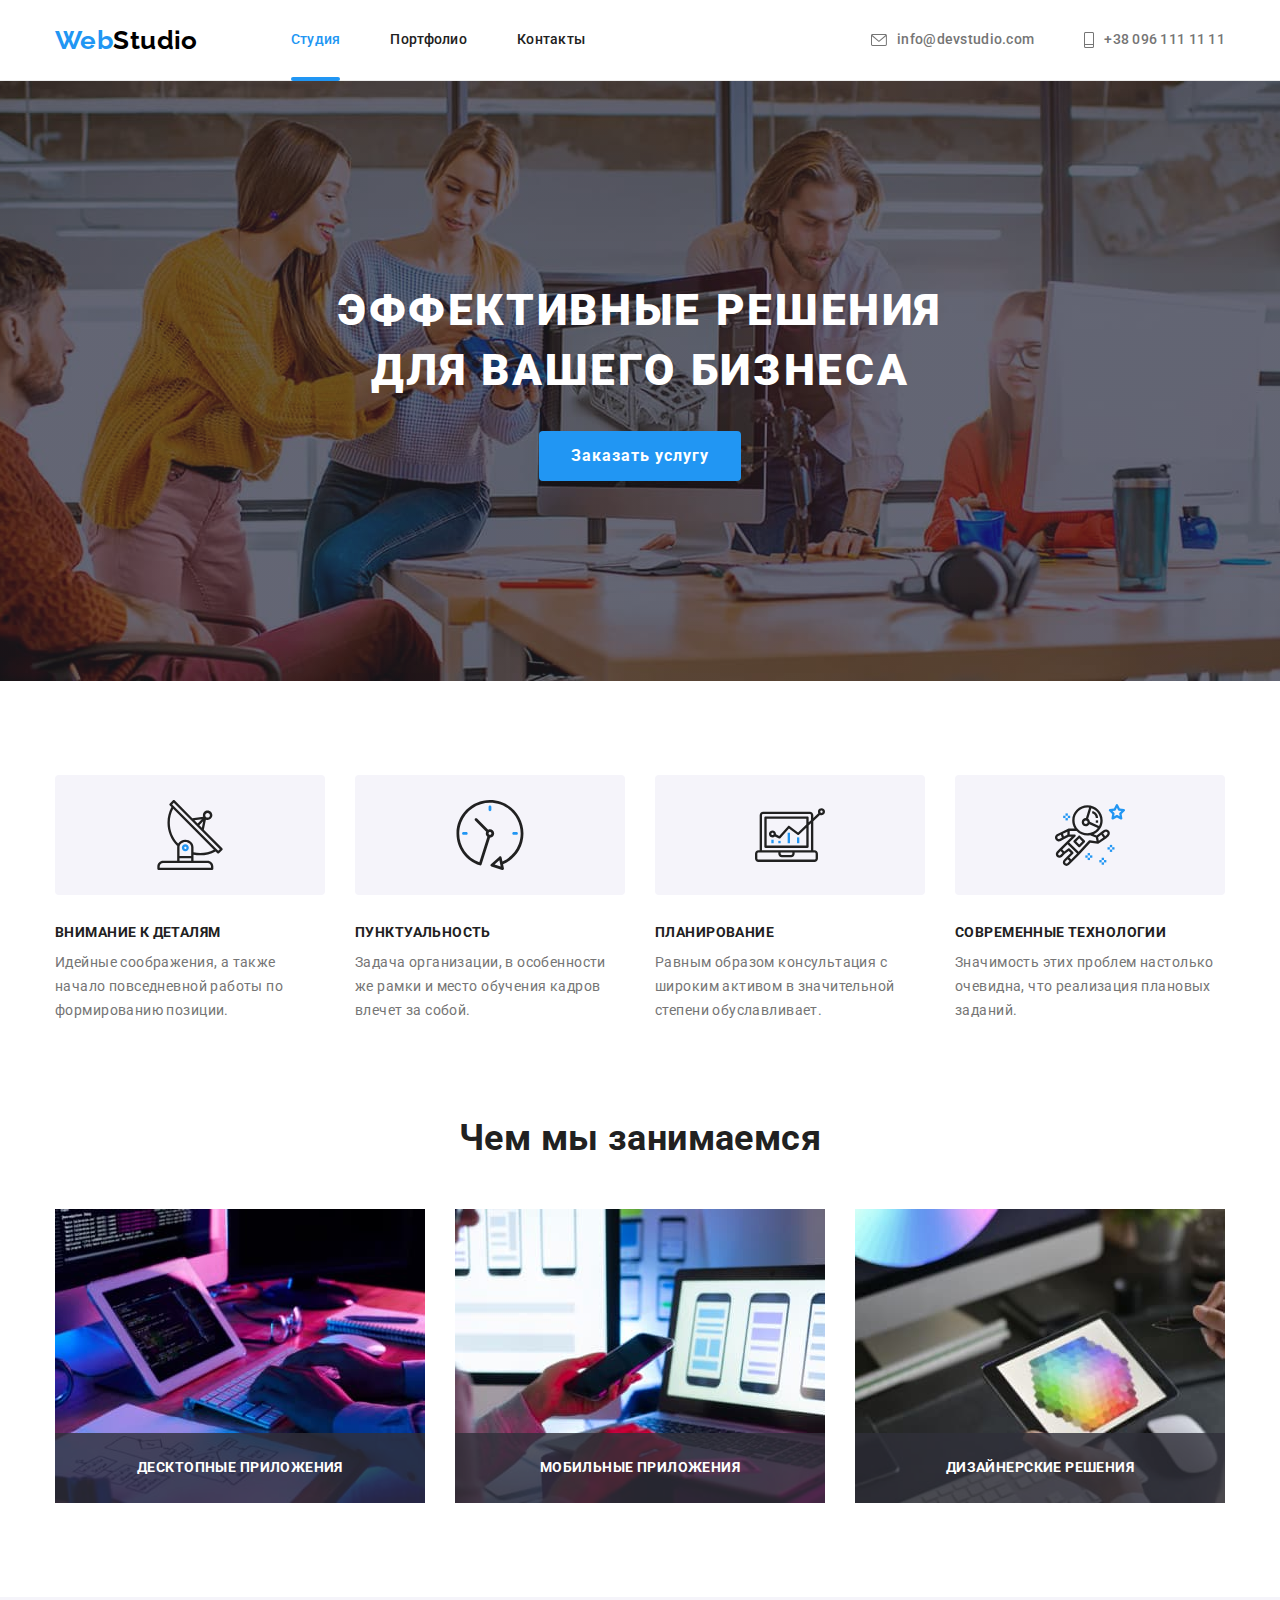
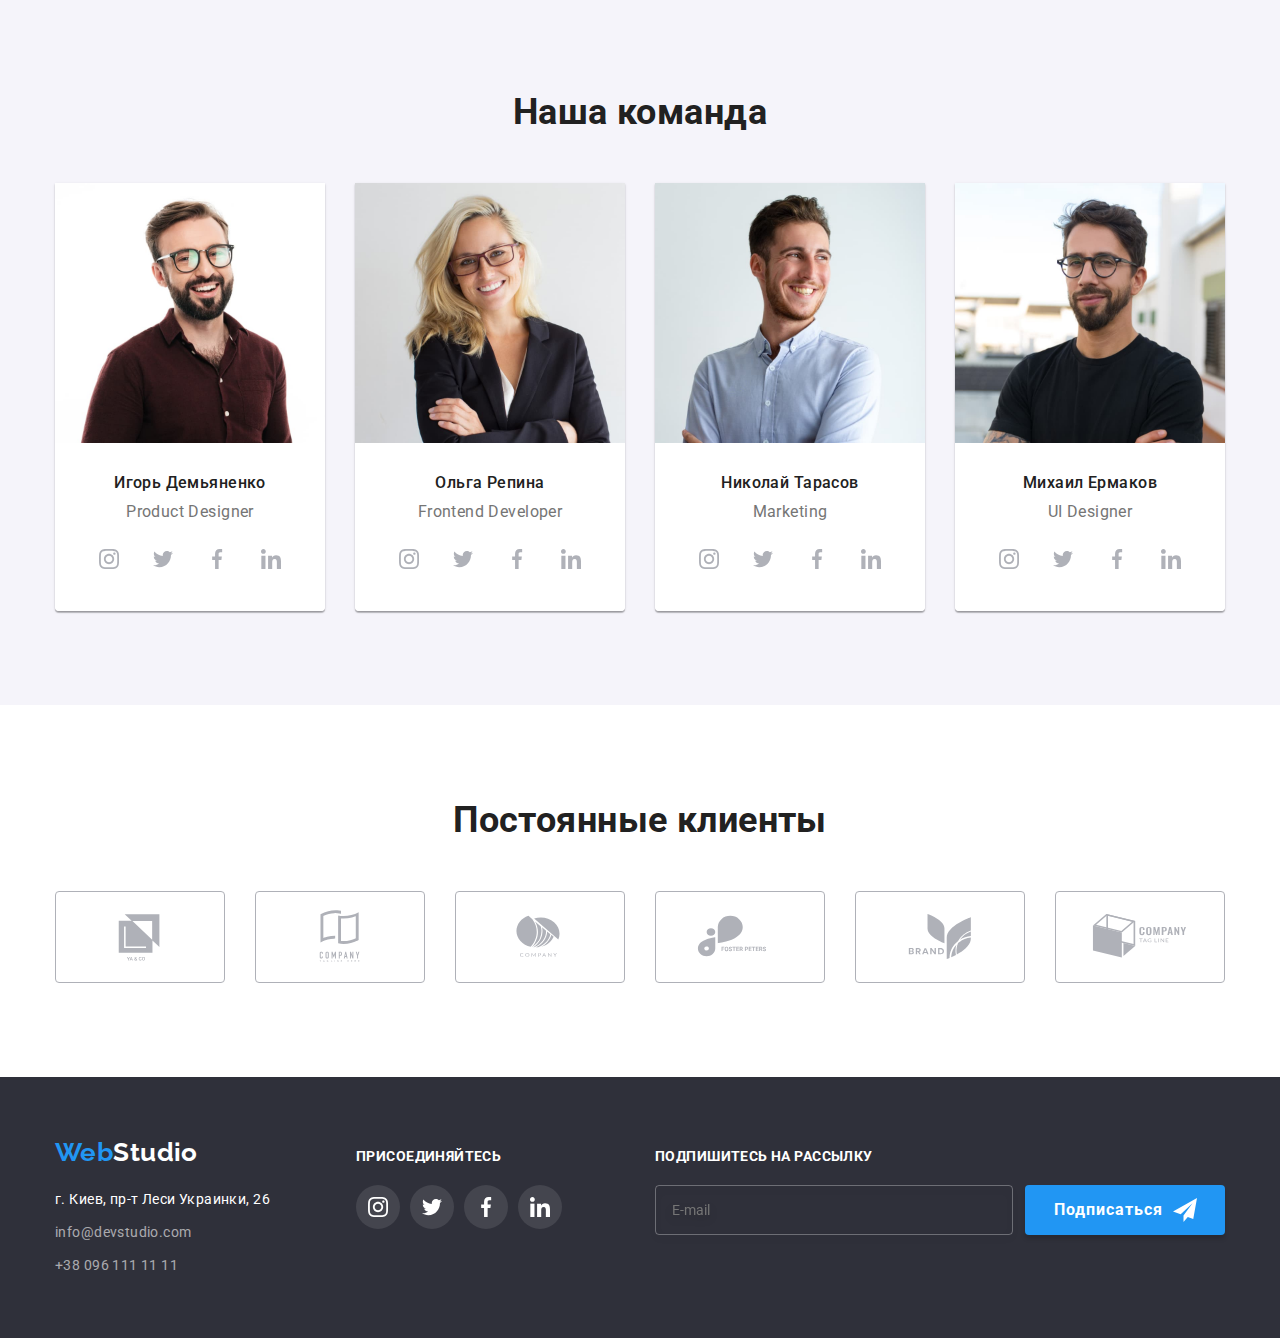
==== index.html @ fc2db404 "first update" ====
<!DOCTYPE html>
<html lang="ru">
  <head>
    <meta charset="UTF-8" />
    <meta http-equiv="X-UA-Compatible" content="IE=edge" />
    <meta name="viewport" content="width=device-width, initial-scale=1.0" />
    <title>Студия</title>
    <link rel="preconnect" href="https://fonts.googleapis.com" />
    <link rel="preconnect" href="https://fonts.gstatic.com" crossorigin />
    <link
      href="https://fonts.googleapis.com/css2?family=Raleway:wght@700&family=Roboto:wght@400;500;700;900&display=swap"
      rel="stylesheet"
    />
    <link
      rel="stylesheet"
      href="https://cdnjs.cloudflare.com/ajax/libs/modern-normalize/1.1.0/modern-normalize.min.css"
    />
    <link rel="stylesheet" href="./css/styles.css" />
  </head>
  <body>
    <!--Header-->
    <header class="header">
      <div class="container header-box">
        <a href="./index.html" class="header-logo-studio link" lang="en">
          <span class="header-logo-web">Web</span>Studio
        </a>
        <nav class="header-nav">
          <ul class="header-menu list">
            <li class="item">
              <a href="./index.html" class="link current">Студия</a>
            </li>
            <li class="item">
              <a href="./portfolio.html" class="link">Портфолио</a>
            </li>
            <li class="item"><a href="" class="link">Контакты</a></li>
          </ul>
        </nav>
        <ul class="header-contacts list">
          <li class="item">
            <a href="mailto:info@devstudio.com" class="link" lang="en">
              <svg class="header-icon" width="16" height="12">
                <use href="./images/icons.svg#icon-mail"></use>
              </svg>
              info@devstudio.com</a
            >
          </li>
          <li class="item">
            <a href="tel:+380961111111" class="link">
              <svg class="header-icon" width="10" height="16">
                <use href="./images/icons.svg#icon-smartphone"></use>
              </svg>
              +38 096 111 11 11</a
            >
          </li>
        </ul>
      </div>
    </header>
    <main>
      <!--Index-Section1-Hero-->
      <section class="index-hero section overlay">
        <div class="container">
          <h1 class="index-hero-title">
            Эффективные решения для вашего бизнеса
          </h1>
          <button type="button" class="index-hero-button" data-modal-open>
            Заказать услугу
          </button>
        </div>
      </section>
      <!--Index-Section2-Features-->
      <section class="index-features section">
        <div class="container">
          <h2 class="visually-hidden">Преимущества</h2>
          <ul class="index-features-list list">
            <li class="item antenna">
              <div class="feature-icon">
                <svg class="feature-icon-icon" width="70" height="70">
                  <use href="./images/icons.svg#icon-antenna"></use>
                </svg>
              </div>
              <h3 class="index-features-title">Внимание к деталям</h3>
              <p class="index-features-text">
                Идейные соображения, а также начало повседневной работы по
                формированию позиции.
              </p>
            </li>
            <li class="item clock">
              <div class="feature-icon">
                <svg class="feature-icon-icon" width="70" height="70">
                  <use href="./images/icons.svg#icon-clock"></use>
                </svg>
              </div>
              <h3 class="index-features-title">Пунктуальность</h3>
              <p class="index-features-text">
                Задача организации, в особенности же рамки и место обучения
                кадров влечет за собой.
              </p>
            </li>
            <li class="item diagramm">
              <div class="feature-icon">
                <svg class="feature-icon-icon" width="70" height="70">
                  <use href="./images/icons.svg#icon-diagram"></use>
                </svg>
              </div>
              <h3 class="index-features-title">Планирование</h3>
              <p class="index-features-text">
                Равным образом консультация с широким активом в значительной
                степени обуславливает.
              </p>
            </li>
            <li class="item astronaut">
              <div class="feature-icon">
                <svg class="feature-icon-icon" width="70" height="70">
                  <use href="./images/icons.svg#icon-astronaut"></use>
                </svg>
              </div>
              <h3 class="index-features-title">Современные технологии</h3>
              <p class="index-features-text">
                Значимость этих проблем настолько очевидна, что реализация
                плановых заданий.
              </p>
            </li>
          </ul>
        </div>
      </section>
      <!--Index-Section3-Work-->
      <section class="index-work section">
        <div class="container">
          <h2 class="index-work-title">Чем мы занимаемся</h2>
          <ul class="index-work-list list">
            <li class="item">
              <img src="./images/box1.jpg" alt="Код" width="370" />
              <p class="index-work-text">Десктопные приложения</p>
            </li>
            <li class="item">
              <img src="./images/box2.jpg" alt="Дизайн" width="370" />
              <p class="index-work-text">Мобильные приложения</p>
            </li>
            <li class="item">
              <img src="./images/box3.jpg" alt="Технологии" width="370" />
              <p class="index-work-text">Дизайнерские решения</p>
            </li>
          </ul>
        </div>
      </section>
      <!--Index-Section4-Team-->
      <section class="index-team section">
        <div class="container">
          <h2 class="index-team-title">Наша команда</h2>
          <ul class="index-team-list list">
            <li class="item">
              <img
                src="./images/Product_Designer.jpg"
                alt="Игорь Демьяненко"
                width="270"
              />
              <div class="index-team-card">
                <h3 class="index-team-crew">Игорь Демьяненко</h3>
                <p class="index-team-position" lang="en">Product Designer</p>
                <ul class="social-list list">
                  <li class="social-item">
                    <a
                      href="https://www.instagram.com/"
                      class="social-link link"
                    >
                      <svg class="social-icon" width="20" height="20">
                        <use href="./images/icons.svg#icon-instagram"></use>
                      </svg>
                    </a>
                  </li>
                  <li class="social-item">
                    <a href="https://twitter.com/" class="social-link link">
                      <svg class="social-icon" width="20" height="20">
                        <use href="./images/icons.svg#icon-twitter"></use>
                      </svg>
                    </a>
                  </li>
                  <li class="social-item">
                    <a
                      href="https://www.facebook.com/"
                      class="social-link link"
                    >
                      <svg class="social-icon" width="20" height="20">
                        <use href="./images/icons.svg#icon-facebook"></use>
                      </svg>
                    </a>
                  </li>
                  <li class="social-item">
                    <a
                      href="https://www.linkedin.com/"
                      class="social-link link"
                    >
                      <svg class="social-icon" width="20" height="20">
                        <use href="./images/icons.svg#icon-linkedin"></use>
                      </svg>
                    </a>
                  </li>
                </ul>
              </div>
            </li>
            <li class="item">
              <img
                src="./images/Frontend_Developer.jpg"
                alt="Ольга Репина"
                width="270"
              />
              <div class="index-team-card">
                <h3 class="index-team-crew">Ольга Репина</h3>
                <p class="index-team-position" lang="en">Frontend Developer</p>
                <ul class="social-list list">
                  <li class="social-item">
                    <a
                      href="https://www.instagram.com/"
                      class="social-link link"
                    >
                      <svg class="social-icon" width="20" height="20">
                        <use href="./images/icons.svg#icon-instagram"></use>
                      </svg>
                    </a>
                  </li>
                  <li class="social-item">
                    <a href="https://twitter.com/" class="social-link link">
                      <svg class="social-icon" width="20" height="20">
                        <use href="./images/icons.svg#icon-twitter"></use>
                      </svg>
                    </a>
                  </li>
                  <li class="social-item">
                    <a
                      href="https://www.facebook.com/"
                      class="social-link link"
                    >
                      <svg class="social-icon" width="20" height="20">
                        <use href="./images/icons.svg#icon-facebook"></use>
                      </svg>
                    </a>
                  </li>
                  <li class="social-item">
                    <a
                      href="https://www.linkedin.com/"
                      class="social-link link"
                    >
                      <svg class="social-icon" width="20" height="20">
                        <use href="./images/icons.svg#icon-linkedin"></use>
                      </svg>
                    </a>
                  </li>
                </ul>
              </div>
            </li>
            <li class="item">
              <img
                src="./images/Marketing.jpg"
                alt="Николай Тарасов"
                width="270"
              />
              <div class="index-team-card">
                <h3 class="index-team-crew">Николай Тарасов</h3>
                <p class="index-team-position" lang="en">Marketing</p>
                <ul class="social-list list">
                  <li class="social-item">
                    <a
                      href="https://www.instagram.com/"
                      class="social-link link"
                    >
                      <svg class="social-icon" width="20" height="20">
                        <use href="./images/icons.svg#icon-instagram"></use>
                      </svg>
                    </a>
                  </li>
                  <li class="social-item">
                    <a href="https://twitter.com/" class="social-link link">
                      <svg class="social-icon" width="20" height="20">
                        <use href="./images/icons.svg#icon-twitter"></use>
                      </svg>
                    </a>
                  </li>
                  <li class="social-item">
                    <a
                      href="https://www.facebook.com/"
                      class="social-link link"
                    >
                      <svg class="social-icon" width="20" height="20">
                        <use href="./images/icons.svg#icon-facebook"></use>
                      </svg>
                    </a>
                  </li>
                  <li class="social-item">
                    <a
                      href="https://www.linkedin.com/"
                      class="social-link link"
                    >
                      <svg class="social-icon" width="20" height="20">
                        <use href="./images/icons.svg#icon-linkedin"></use>
                      </svg>
                    </a>
                  </li>
                </ul>
              </div>
            </li>
            <li class="item">
              <img
                src="./images/UI_Designer.jpg"
                alt="Михаил Ермаков"
                width="270"
              />
              <div class="index-team-card">
                <h3 class="index-team-crew">Михаил Ермаков</h3>
                <p class="index-team-position" lang="en">UI Designer</p>
                <ul class="social-list list">
                  <li class="social-item">
                    <a
                      href="https://www.instagram.com/"
                      class="social-link link"
                    >
                      <svg class="social-icon" width="20" height="20">
                        <use href="./images/icons.svg#icon-instagram"></use>
                      </svg>
                    </a>
                  </li>
                  <li class="social-item">
                    <a href="https://twitter.com/" class="social-link link">
                      <svg class="social-icon" width="20" height="20">
                        <use href="./images/icons.svg#icon-twitter"></use>
                      </svg>
                    </a>
                  </li>
                  <li class="social-item">
                    <a
                      href="https://www.facebook.com/"
                      class="social-link link"
                    >
                      <svg class="social-icon" width="20" height="20">
                        <use href="./images/icons.svg#icon-facebook"></use>
                      </svg>
                    </a>
                  </li>
                  <li class="social-item">
                    <a
                      href="https://www.linkedin.com/"
                      class="social-link link"
                    >
                      <svg class="social-icon" width="20" height="20">
                        <use href="./images/icons.svg#icon-linkedin"></use>
                      </svg>
                    </a>
                  </li>
                </ul>
              </div>
            </li>
          </ul>
        </div>
      </section>
      <!--Index-Section5-Clients-->
      <section class="index-client section">
        <div class="container">
          <h2 class="index-client-title">Постоянные клиенты</h2>
          <ul class="client-list list">
            <li class="client-item">
              <a href="" class="client-link link">
                <svg class="client-icon" width="106" height="60">
                  <use href="./images/icons.svg#icon-p1"></use>
                </svg>
              </a>
            </li>
            <li class="client-item">
              <a href="" class="client-link link">
                <svg class="client-icon" width="106" height="60">
                  <use href="./images/icons.svg#icon-p2"></use>
                </svg>
              </a>
            </li>
            <li class="client-item">
              <a href="" class="client-link link">
                <svg class="client-icon" width="106" height="60">
                  <use href="./images/icons.svg#icon-p3"></use>
                </svg>
              </a>
            </li>
            <li class="client-item">
              <a href="" class="client-link link">
                <svg class="client-icon" width="106" height="60">
                  <use href="./images/icons.svg#icon-p4"></use>
                </svg>
              </a>
            </li>
            <li class="client-item">
              <a href="" class="client-link link">
                <svg class="client-icon" width="106" height="60">
                  <use href="./images/icons.svg#icon-p5"></use>
                </svg>
              </a>
            </li>
            <li class="client-item">
              <a href="" class="client-link link">
                <svg class="client-icon" width="106" height="60">
                  <use href="./images/icons.svg#icon-p6"></use>
                </svg>
              </a>
            </li>
          </ul>
        </div>
      </section>
    </main>
    <!--Footer-->
    <footer class="footer">
      <div class="container footer-boxes">
        <div class="footer-adress-box">
          <a href="./index.html" class="footer-logo-studio link" lang="en">
            <span class="footer-logo-web">Web</span>Studio
          </a>
          <address class="footer-adress">
            <p class="footer-location">г. Киев, пр-т Леси Украинки, 26</p>
            <ul class="footer-contacts list">
              <li class="footer-mail">
                <a href="mailto:info@devstudio.com" class="link" lang="en"
                  >info@devstudio.com</a
                >
              </li>
              <li class="footer-tel">
                <a href="tel:+380961111111" class="link">+38 096 111 11 11</a>
              </li>
            </ul>
          </address>
        </div>
        <div class="footer-soc">
          <p class="footer-join">присоединяйтесь</p>
          <ul class="social-list list">
            <li class="social-item">
              <a href="https://www.instagram.com/" class="social-link link">
                <svg class="footer-social-icon" width="20" height="20">
                  <use href="./images/icons.svg#icon-instagram"></use>
                </svg>
              </a>
            </li>
            <li class="social-item">
              <a href="https://twitter.com/" class="social-link link">
                <svg class="footer-social-icon" width="20" height="20">
                  <use href="./images/icons.svg#icon-twitter"></use>
                </svg>
              </a>
            </li>
            <li class="social-item">
              <a href="https://www.facebook.com/" class="social-link link">
                <svg class="footer-social-icon" width="20" height="20">
                  <use href="./images/icons.svg#icon-facebook"></use>
                </svg>
              </a>
            </li>
            <li class="social-item">
              <a href="https://www.linkedin.com/" class="social-link link">
                <svg class="footer-social-icon" width="20" height="20">
                  <use href="./images/icons.svg#icon-linkedin"></use>
                </svg>
              </a>
            </li>
          </ul>
        </div>
        <div class="footer-subscription">
          <form class="footer-subscription-form">
            <p class="footer-subscription-title">Подпишитесь на рассылку</p>
            <div class="footer-subscription-block">
              <input
                class="footer-subscription-input"
                type="email"
                name="email"
                id="email"
                placeholder="E-mail"
              />
              <button class="footer-subscription-button" type="submit">
                Подписаться
                <svg class="footer-send-icon" width="24" height="24">
                  <use href="./images/icons.svg#icon-icon_send"></use>
                </svg>
              </button>
            </div>
          </form>
        </div>
      </div>
    </footer>
    <!--Modal-->
    <div class="backdrop is-hidden" data-modal>
      <div class="modal">
        <button class="modal-button" data-modal-close>
          <svg class="close-icon" width="18" height="18">
            <use href="./images/icons.svg#icon-close-button"></use>
          </svg>
        </button>
        <h2 class="modal-title">Оставьте свои данные, мы вам перезвоним</h2>
        <form class="form js-speaker-form">
          <label class="form-field-label" for="name">Имя</label>
          <div class="form-field">
            <input class="form-field-input" type="text" name="name" id="name" />
            <svg class="form-icon" width="18" height="18">
              <use href="./images/icons.svg#icon-person-modal"></use>
            </svg>
          </div>
          <label class="form-field-label" for="tel">Телефон</label>
          <div class="form-field">
            <input class="form-field-input" type="tel" name="tel" id="tel" />
            <svg class="form-icon" width="18" height="18">
              <use href="./images/icons.svg#icon-phone-modal"></use>
            </svg>
          </div>
          <label class="form-field-label" for="mail">Почта</label>
          <div class="form-field">
            <input
              class="form-field-input"
              type="email"
              name="mail"
              id="mail"
            />
            <svg class="form-icon" width="18" height="18">
              <use href="./images/icons.svg#icon-email-modal"></use>
            </svg>
          </div>
          <label class="form-field-label" for="comment">Комментарий</label>
          <div class="form-field last">
            <textarea
              class="form-comment"
              name="comment"
              id="comment"
              rows="7"
              placeholder="Введите текст"
            ></textarea>
          </div>
          <div class="checkbox">
            <input
              class="form-checkbox"
              type="checkbox"
              name="policy"
              id="policy"
            />
            <label class="checkbox-text" for="policy">
              <svg class="checkbox-icon" width="16" height="15">
                <use href="./images/icons.svg#icon-icon-check"></use>
              </svg>
              <span class="checkbox-terms"
                >Соглашаюсь с рассылкой и принимаю
                <a href="" class="terms-link">Условия договора</a>
              </span>
            </label>
          </div>
          <button type="submit" class="submit-button">Отпрвавить</button>
        </form>
      </div>
    </div>
    <script src="./js/modal.js"></script>
  </body>
</html>
---- css/styles.css ----
/* ------------------------------------------------------------ */
/*                           Rules                              */
/* ------------------------------------------------------------ */
:root {
  --primary-text-color: #212121;
  --secondary-text-color: #757575;
  --accent-color: #2196f3;
  --white-color: #ffffff;
  --logo-black-color: #000000;
  --footer-text-color: rgba(255, 255, 255, 0.6);

  --primary-bg-color: #ffffff;
  --secondary-bg-color: #f5f4fa;
  --tertiary-bg-color: #2f303a;
  --header-border-color: #ececec;
  --projects-border-color: #eeeeee;
  --hero-bg-color: #c4c4c4;

  --button-hover-color: #188ce8;

  --icon-color: #afb1b8;
}

body {
  color: var(--primary-text-color);
  background-color: var(--primary-bg-color);
  font-family: Roboto, sans-serif;
  font-size: 14px;
  letter-spacing: 0.03em;
}

.list {
  list-style: none;
  padding: 0;
  margin: 0;
}

p,
h1,
h2,
h3,
h4,
h5,
h6 {
  margin: 0;
}

img {
  display: block;
}

.link {
  text-decoration: none;
}

.container {
  width: 1200px;
  margin-right: auto;
  margin-left: auto;
  padding-left: 15px;
  padding-right: 15px;
}

.visually-hidden {
  position: absolute;
  width: 1px;
  height: 1px;
  margin: -1px;
  border: 0;
  padding: 0;

  white-space: nowrap;
  clip-path: inset(100%);
  clip: rect(0 0 0 0);
  overflow: hidden;
}

.section {
  padding-top: 94px;
  padding-bottom: 94px;
}

/* ----------------------------logo-----------------------------*/
.header-logo-web,
.footer-logo-web,
.header-logo-studio,
.footer-logo-studio {
  font-family: Raleway, sans-serif;
  font-weight: 700;
  font-size: 26px;
  line-height: 1.19;
}

.header-logo-web,
.footer-logo-web {
  color: var(--accent-color);
}

.header-logo-studio {
  color: var(--logo-black-color);
}

.footer-logo-studio {
  display: inline-block;
  color: var(--white-color);
  margin-bottom: 20px;
}
/* ---------------------------header--------------------------- */
.header {
  border-bottom: 1px solid var(--header-border-color);
}
.header-box {
  display: flex;
  align-items: center;
}

.header-nav {
  margin-left: 93px;
}

.header-menu {
  display: flex;
}

.header-menu .item + .item {
  margin-left: 50px;
}

.header-menu .link.current {
  color: var(--accent-color);
  position: relative;
}

.header-menu .link.current::after {
  display: block;
  content: '';
  width: 100%;
  height: 4px;
  background-color: var(--accent-color);
  border-radius: 2px;
  position: absolute;
  bottom: -1px;
}

.header-menu .link {
  color: var(--primary-text-color);
  display: block;
  padding-top: 32px;
  padding-bottom: 32px;
  transition-property: color;
  transition-duration: 250ms;
  transition-timing-function: cubic-bezier(0.4, 0, 0.2, 1);
}

.header-contacts {
  display: flex;
  margin-left: auto;
}

.header-contacts .item + .item {
  margin-left: 50px;
}

.header-contacts .link {
  color: var(--secondary-text-color);
  padding-top: 32px;
  padding-bottom: 32px;
  transition-property: color;
  transition-duration: 250ms;
  transition-timing-function: cubic-bezier(0.4, 0, 0.2, 1);
}

.header-menu .link,
.header-contacts .link {
  font-weight: 500;
  line-height: 1.14;
  letter-spacing: 0.02em;
}

.header-menu .link:hover,
.header-menu .link:focus,
.header-contacts .link:hover,
.header-contacts .link:focus,
.footer-contacts .link:hover,
.footer-contacts .link:focus {
  color: var(--accent-color);
}

.header-icon {
  margin-right: 10px;
  fill: currentColor;
}
.header-contacts .item .link {
  display: flex;
  align-items: center;
}

/* --------------------------footer---------------------------- */

.footer {
  background-color: var(--tertiary-bg-color);
  padding-top: 60px;
  padding-bottom: 60px;
}

.footer-adress-box {
  width: 231px;
}

.footer-adress {
  font-style: normal;
  line-height: 1.71;
}

.footer-location {
  color: var(--white-color);
  margin-top: 0;
  margin-bottom: 9px;
}

.footer-mail {
  margin-bottom: 9px;
}

.footer-contacts .link {
  color: var(--footer-text-color);
  transition-property: color;
  transition-duration: 250ms;
  transition-timing-function: cubic-bezier(0.4, 0, 0.2, 1);
}

.footer-boxes {
  display: flex;
  align-items: baseline;
}

.footer-soc {
  margin-left: 70px;
}

.footer-join {
  font-weight: 700;
  line-height: 1.14;
  text-transform: uppercase;
  color: var(--white-color);
  margin-bottom: 20px;
}

.footer-subscription-form {
  display: flex;
  flex-direction: column;
}

.footer-subscription {
  margin-left: 93px;
}

.footer-subscription-title {
  font-weight: 700;
  line-height: 1.14;
  text-transform: uppercase;
  display: block;
  color: var(--white-color);
  margin-bottom: 20px;
}

.footer-subscription-block {
  display: flex;
}

.footer-subscription-input {
  border: 1px solid rgba(255, 255, 255, 0.3);
  filter: drop-shadow(0px 4px 4px rgba(0, 0, 0, 0.15));
  border-radius: 4px;
  background-color: transparent;
  padding: 15px 0 15px 16px;
  width: 358px;
  color: var(--white-color);
  outline: none;
}

.footer-subscription-button {
  background: var(--accent-color);
  box-shadow: 0px 4px 4px rgba(0, 0, 0, 0.15);
  border-radius: 4px;
  border: none;
  padding: 10px 28px 10px 29px;
  display: flex;
  align-items: center;
  font-style: normal;
  font-weight: 700;
  font-size: 16px;
  line-height: 1.88;
  text-align: center;
  letter-spacing: 0.06em;
  color: var(--white-color);
  margin-left: 12px;
  cursor: pointer;
}

.footer-send-icon {
  margin-left: 10px;
}

/* .footer-subscription-button:hover,
.footer-subscription-button:focus {
  background-color: var(--button-hover-color);
} */
/* .footer-soc-list {
  display: flex;
  justify-content: center;
}

.footer-soc-item + .footer-soc-item {
  margin-left: 10px;
}
.footer-soc-link {
  width: 44px;
  height: 44px;
  border-radius: 50%;
  display: flex;
  align-items: center;
  justify-content: center;
  background-color: rgba(255, 255, 255, 0.1);
  filter: drop-shadow(0px 4px 4px rgba(0, 0, 0, 0.25));
}
.footer-soc-link:hover,
.footer-soc-link:focus {
  background-color: var(--accent-color);
}

.footer-soc-icon {
  fill: var(--primary-bg-color);
} */

/*                         Modal                                */
.backdrop {
  position: fixed;
  top: 0;
  left: 0;
  width: 100%;
  height: 100%;
  background: rgba(0, 0, 0, 0.2);
  transition: visibility, opacity;
  transition-duration: 250ms;
  transition-timing-function: cubic-bezier(0.4, 0, 0.2, 1);
}

.backdrop.is-hidden {
  opacity: 0;
  pointer-events: none;
  visibility: hidden;
}

.backdrop.is-hidden .modal {
  transform: translate(-50%, -50%) scale(0.1);
}

.modal {
  position: absolute;
  top: 50%;
  left: 50%;
  transform: translate(-50%, -50%) scale(1);

  width: 528px;

  padding: 40px;

  background-color: var(--primary-bg-color);
  box-shadow: 0px 1px 3px rgba(0, 0, 0, 0.12), 0px 1px 1px rgba(0, 0, 0, 0.14),
    0px 2px 1px rgba(0, 0, 0, 0.2);
  border-radius: 4px;
  transition-property: transform;
  transition-duration: 250ms;
  transition-timing-function: cubic-bezier(0.4, 0, 0.2, 1);
}

.modal-button {
  position: absolute;
  top: 8px;
  right: 8px;

  width: 30px;
  height: 30px;

  display: flex;
  justify-content: center;
  align-items: center;

  background-color: var(--primary-bg-color);
  border-radius: 50%;
  border: 1px solid rgba(0, 0, 0, 0.1);
}

.close-icon {
  fill: var(--logo-black-color);
}

.close-icon {
  transition-property: fill;
  transition-duration: 250ms;
  transition-timing-function: cubic-bezier(0.4, 0, 0.2, 1);
}

.modal-button:hover .close-icon,
.modal-button:focus .close-icon {
  fill: var(--button-hover-color);
}

.modal-title {
  font-weight: 700;
  font-size: 20px;
  line-height: 1.15;
  text-align: center;
  color: var(--primary-text-color);

  margin-bottom: 12px;
}

.form-field-label {
  margin-bottom: 4px;
  font-size: 12px;
  line-height: 1.17;
  letter-spacing: 0.01em;
  display: block;
  color: var(--secondary-text-color);
}

.form-field {
  display: flex;
  flex-direction: column;
  position: relative;
  margin-bottom: 10px;
}

.form-field-input {
  height: 40px;
  width: 100%;
  padding-left: 42px;
  border: 1px solid rgba(33, 33, 33, 0.2);
  border-radius: 4px;
  outline: none;
  transition-property: border-color;
  transition-duration: 250ms;
  transition-timing-function: cubic-bezier(0.4, 0, 0.2, 1);
}

.form-icon {
  display: inline-block;
  position: absolute;
  top: 11px;
  left: 12px;
  transition-property: fill;
  transition-duration: 250ms;
  transition-timing-function: cubic-bezier(0.4, 0, 0.2, 1);
}

.form-field-input:focus {
  border-color: var(--accent-color);
}

.form-field-input:focus + .form-icon {
  fill: var(--accent-color);
}

.form-comment:focus {
  border-color: var(--accent-color);
}

.form-comment {
  width: 100%;
  height: 120px;
  resize: none;
  padding: 12px 16px;
  border: 1px solid rgba(33, 33, 33, 0.2);
  border-radius: 4px;
  outline: none;
}

.form-field.last {
  margin-bottom: 20px;
}

.form-comment::placeholder {
  font-size: 12px;
  line-height: 1.17;
  letter-spacing: 0.01em;

  color: rgba(117, 117, 117, 0.5);
}

.checkbox {
  display: flex;
  align-items: center;
  justify-content: center;
  margin-bottom: 30px;
}

.checkbox-text {
  display: flex;
  align-items: center;
  justify-content: center;
  cursor: pointer;
}

.checkbox-terms {
  font-size: 14px;
  line-height: 1.72;
  color: var(--secondary-text-color);
}

.terms-link {
  color: var(--accent-color);
}

.form-checkbox {
  appearance: none;
}

.checkbox-icon {
  margin-right: 8px;
  border: 2px solid var(--primary-text-color);
  border-radius: 4px;
}

.form-checkbox:checked + .checkbox-text .checkbox-icon {
  background-color: var(--accent-color);
  border: none;
}

.form-checkbox:focus + .checkbox-text .checkbox-icon {
  border: 2px solid var(--accent-color);
}

.submit-button {
  font-weight: 700;
  font-size: 16px;
  line-height: 1.875;
  text-align: center;
  letter-spacing: 0.06em;
  cursor: pointer;
  color: var(--white-color);
  background-color: var(--accent-color);

  border-radius: 4px;
  box-shadow: 0px 4px 4px rgba(0, 0, 0, 0.15);
  border: none;

  padding: 10px 55px 10px 56px;
  min-width: 200px;
  display: flex;
  margin-left: auto;
  margin-right: auto;
  transition-property: background-color;
  transition-duration: 250ms;
  transition-timing-function: cubic-bezier(0.4, 0, 0.2, 1);
}
.submit-button:hover,
.submit-button:focus {
  background-color: var(--button-hover-color);
}

/* ------------------------------------------------------------ */
/*                       Index Main                             */
/* ------------------------------------------------------------ */
/*                   Index-Section1-Hero                        */
.index-hero {
  text-align: center;
  background-color: var(--hero-bg-color);
  padding-top: 200px;
  padding-bottom: 200px;
}

.index-hero-title {
  width: 696px;
  margin-top: 0;
  margin-right: auto;
  margin-left: auto;
  margin-bottom: 30px;
  color: var(--white-color);
  font-weight: 900;
  font-size: 44px;
  line-height: 1.36;
  letter-spacing: 0.06em;
  text-transform: uppercase;
}

.index-hero-button {
  cursor: pointer;
  color: var(--white-color);
  background-color: var(--accent-color);
  font-weight: 700;
  font-size: 16px;
  line-height: 1.9;
  letter-spacing: 0.06em;
  border: none;
  border-radius: 4px;
  padding: 10px 32px;
  min-width: 200px;
  text-align: center;
  display: inline-block;
}

.index-hero-button {
  transition-property: background-color;
  transition-duration: 250ms;
  transition-timing-function: cubic-bezier(0.4, 0, 0.2, 1);
}

.index-hero-button:hover,
.index-hero-button:focus {
  background-color: var(--button-hover-color);
}

.overlay {
  max-width: 1600px;
  height: 600px;
  margin-left: auto;
  margin-right: auto;
  background-image: linear-gradient(
      rgba(47, 48, 58, 0.4),
      rgba(47, 48, 58, 0.4)
    ),
    url(../images/hero.jpg);
  background-repeat: no-repeat;
  background-position: center;
  background-size: cover;
}
/* ------------------------------------------------------------ */
/*                    Index-Section2-Features                   */
.index-features-list {
  display: flex;
  flex-wrap: wrap;
  justify-content: center;
}

.index-features-list .item {
  width: 270px;
}

.index-features-list .item + .item {
  margin-left: 30px;
}

.index-features-list .index-features-title {
  font-weight: 700;
  line-height: 1.14;
  font-size: 14px;
  text-transform: uppercase;
  margin-top: 0;
  margin-bottom: 10px;
}

.index-features-list .index-features-text {
  color: var(--secondary-text-color);
  line-height: 1.71;
  margin-top: 0;
  margin-bottom: 0;
}

.feature-icon {
  display: flex;
  justify-content: center;
  width: 270px;
  height: 120px;
  background-color: var(--secondary-bg-color);
  border-radius: 4px;
  align-items: center;
  margin-bottom: 30px;
}

/* .index-features-list .item::before {
  display: block;
  content: '';
  height: 120px;
  background-color: var(--secondary-bg-color);
  background-repeat: no-repeat;
  background-position: center;
} */
/* .index-features-list .item:nth-child(1):before {
  background-image: url(../images/antenna.svg);
}
.index-features-list .item:nth-child(2):before {
  background-image: url(../images/clock.svg);
}
.index-features-list .item:nth-child(3):before {
  background-image: url(../images/diagram.svg);
}
.index-features-list .item:nth-child(4):before {
  background-image: url(../images/astronaut.svg);
} */
/* .index-features-list .antenna::before {
  background-image: url(../images/antenna.svg);
}
.index-features-list .clock::before {
  background-image: url(../images/clock.svg);
}

.index-features-list .diagramm::before {
  background-image: url(../images/diagram.svg);
}

.index-features-list .astronaut::before {
  background-image: url(../images/astronaut.svg);
} */
/* ------------------------------------------------------------ */
/*                      Index-Section3-Work                     */
.index-work {
  padding-top: 0;
}

.index-work-list {
  display: flex;
}

.index-work-list .item {
  width: calc((100% - 60px) / 3);
  position: relative;
}

.index-work-list .item + .item {
  margin-left: 30px;
}

.index-work-title {
  color: #212121;
  font-weight: 700;
  font-size: 36px;
  line-height: 1.17;
  text-align: center;
  margin-top: 0;
  margin-bottom: 50px;
}

.index-work-text {
  position: absolute;
  bottom: 0;
  width: 100%;
  background: rgba(47, 48, 58, 0.8);
  padding: 27px 0;
  font-weight: 700;
  line-height: 1.14;
  text-align: center;
  text-transform: uppercase;
  color: var(--white-color);
}
/* ------------------------------------------------------------ */
/*                      Index-Section4-Team                     */
.index-team {
  background-color: var(--secondary-bg-color);
}
.index-team-list {
  display: flex;
}

.index-team-list .item {
  width: 270px;
  border-radius: 0px 0px 4px 4px;
  overflow: hidden;
  box-shadow: 0px 1px 3px rgba(0, 0, 0, 0.12), 0px 1px 1px rgba(0, 0, 0, 0.14),
    0px 2px 1px rgba(0, 0, 0, 0.2);
}

.index-team-list .item + .item {
  margin-left: 30px;
}

.index-team-title {
  color: #212121;
  font-weight: 700;
  font-size: 36px;
  line-height: 1.17;
  text-align: center;
  margin-top: 0;
  margin-bottom: 50px;
}

.index-team-crew {
  font-weight: 500;
  margin-bottom: 10px;
}

.index-team-position {
  color: var(--secondary-text-color);
  margin-bottom: 16px;
}

.index-team-crew,
.index-team-position {
  font-size: 16px;
  line-height: 1.19;
}

.index-team-card {
  text-align: center;
  padding-top: 30px;
  padding-bottom: 30px;
  background-color: var(--primary-bg-color);
}

.social-list {
  display: flex;
  justify-content: center;
}

.social-item + .social-item {
  margin-left: 10px;
}
.social-link {
  width: 44px;
  height: 44px;
  border-radius: 50%;
  display: flex;
  align-items: center;
  justify-content: center;
  transition-property: background-color;
  transition-duration: 250ms;
  transition-timing-function: cubic-bezier(0.4, 0, 0.2, 1);
}
.footer .social-link {
  background-color: rgba(255, 255, 255, 0.1);
}
.footer-social-icon {
  fill: white;
}
.social-link:hover,
.social-link:focus {
  background-color: var(--accent-color);
}
.social-icon {
  fill: var(--icon-color);
}
.social-icon {
  transition-property: fill;
  transition-duration: 250ms;
  transition-timing-function: cubic-bezier(0.4, 0, 0.2, 1);
}

.social-link:hover .social-icon,
.social-link:focus .social-icon {
  fill: var(--primary-bg-color);
}
/* ------------------------------------------------------------ */
/*                     Index-Section5-Clients                   */
.index-client-title {
  font-weight: 700;
  font-size: 36px;
  line-height: 1.17;
  text-align: center;
  color: var(--primary-text-color);
  margin-bottom: 50px;
}
.client-link {
  width: 100%;
  height: 92px;
  display: flex;
  justify-content: center;
  align-items: center;
  border: 1px solid var(--icon-color);
  border-radius: 4px;
}

.client-list {
  display: flex;
  justify-content: center;
  align-items: center;
}
.client-item {
  width: 170px;
}
.client-link {
  transition-property: border-color;
  transition-duration: 250ms;
  transition-timing-function: cubic-bezier(0.4, 0, 0.2, 1);
}
.client-icon {
  transition-property: fill;
  transition-duration: 250ms;
  transition-timing-function: cubic-bezier(0.4, 0, 0.2, 1);
}

.client-item + .client-item {
  margin-left: 30px;
}

.client-icon {
  fill: var(--icon-color);
}

.client-link:hover,
.client-link:focus {
  border: 1px solid var(--accent-color);
}

.client-link:hover .client-icon,
.client-link:focus .client-icon {
  fill: var(--accent-color);
}

/* ------------------------------------------------------------ */
/*                      Portfolio-Main                          */
/* ------------------------------------------------------------ */
/*                     Portfolio-Filters                        */
.button-filters {
  cursor: pointer;
  background-color: var(--secondary-bg-color);
  font-weight: 500;
  font-size: 16px;
  line-height: 1.63;
  letter-spacing: 0.03em;
  border: none;
  border-radius: 4px;
  padding: 6px 22px;
  display: inline-block;
  text-align: center;
  transition-property: background-color, color, box-shadow;
  transition-duration: 250ms;
  transition-timing-function: cubic-bezier(0.4, 0, 0.2, 1);
}

.button-filters:hover,
.button-filters:focus,
.current-filter {
  color: var(--white-color);
  background-color: var(--accent-color);
  box-shadow: 0px 3px 1px rgba(0, 0, 0, 0.1), 0px 1px 2px rgba(0, 0, 0, 0.08),
    0px 2px 2px rgba(0, 0, 0, 0.12);
}

.portfolio-projects-filters-list {
  margin-bottom: 50px;
  display: flex;
  flex-wrap: wrap;
  justify-content: center;
}
.portfolio-projects-filters-list .item + .item {
  margin-left: 8px;
}

/* ------------------------------------------------------------ */
/*                   Portfolio-Projects                         */
.portfolio-projects {
  padding-top: 94px;
  padding-bottom: 94px;
}
.portfolio-projects-list {
  display: flex;
  flex-wrap: wrap;
}

.portfolio-projects-title {
  margin-bottom: 4px;
}
.portfolio-projects-list .item {
  width: calc((100% - 60px) / 3);
  margin-right: 30px;
  margin-bottom: 30px;
}

.portfolio-projects-list .item .link {
  display: block;
  transition-property: box-shadow;
  transition-duration: 250ms;
  transition-timing-function: cubic-bezier(0.4, 0, 0.2, 1);
}
.portfolio-projects-list .item .link:hover,
.portfolio-projects-list .item .link:focus {
  box-shadow: 0px 1px 1px rgba(0, 0, 0, 0.12), 0px 4px 4px rgba(0, 0, 0, 0.06),
    1px 4px 6px rgba(0, 0, 0, 0.16);
}

.projects-cover-text {
  position: absolute;
  top: 0;
  left: 0;
  height: 100%;
  background: rgba(33, 150, 243, 0.9);
  color: var(--white-color);
  font-size: 18px;
  line-height: 1.56;
  padding: 63px 24px;
  transform: translateY(100%);
  transition-property: transform;
  transition-duration: 250ms;
  transition-timing-function: cubic-bezier(0.4, 0, 0.2, 1);
}
.portfolio-projects-list .item:hover .projects-cover-text,
.portfolio-projects-list .item:focus .projects-cover-text {
  transform: translateY(0);
}
.projects-part1 {
  position: relative;
  overflow: hidden;
}
.projects-part2 {
  border: 1px solid var(--projects-border-color);
  border-top: none;
  padding: 20px 24px;
}

.portfolio-projects-list .item:nth-last-child(-n + 3) {
  margin-bottom: 0;
}

.portfolio-projects-list .item:nth-child(3n) {
  margin-right: 0;
}

.portfolio-projects-list .portfolio-projects-title {
  color: var(--primary-text-color);
  font-weight: 700;
  font-size: 18px;
  line-height: 2;
  letter-spacing: 0.06em;
}

.portfolio-projects-list .portfolio-projects-type {
  color: var(--secondary-text-color);
  font-size: 16px;
  line-height: 1.88;
}

/* ------------------------------------------------------------ */
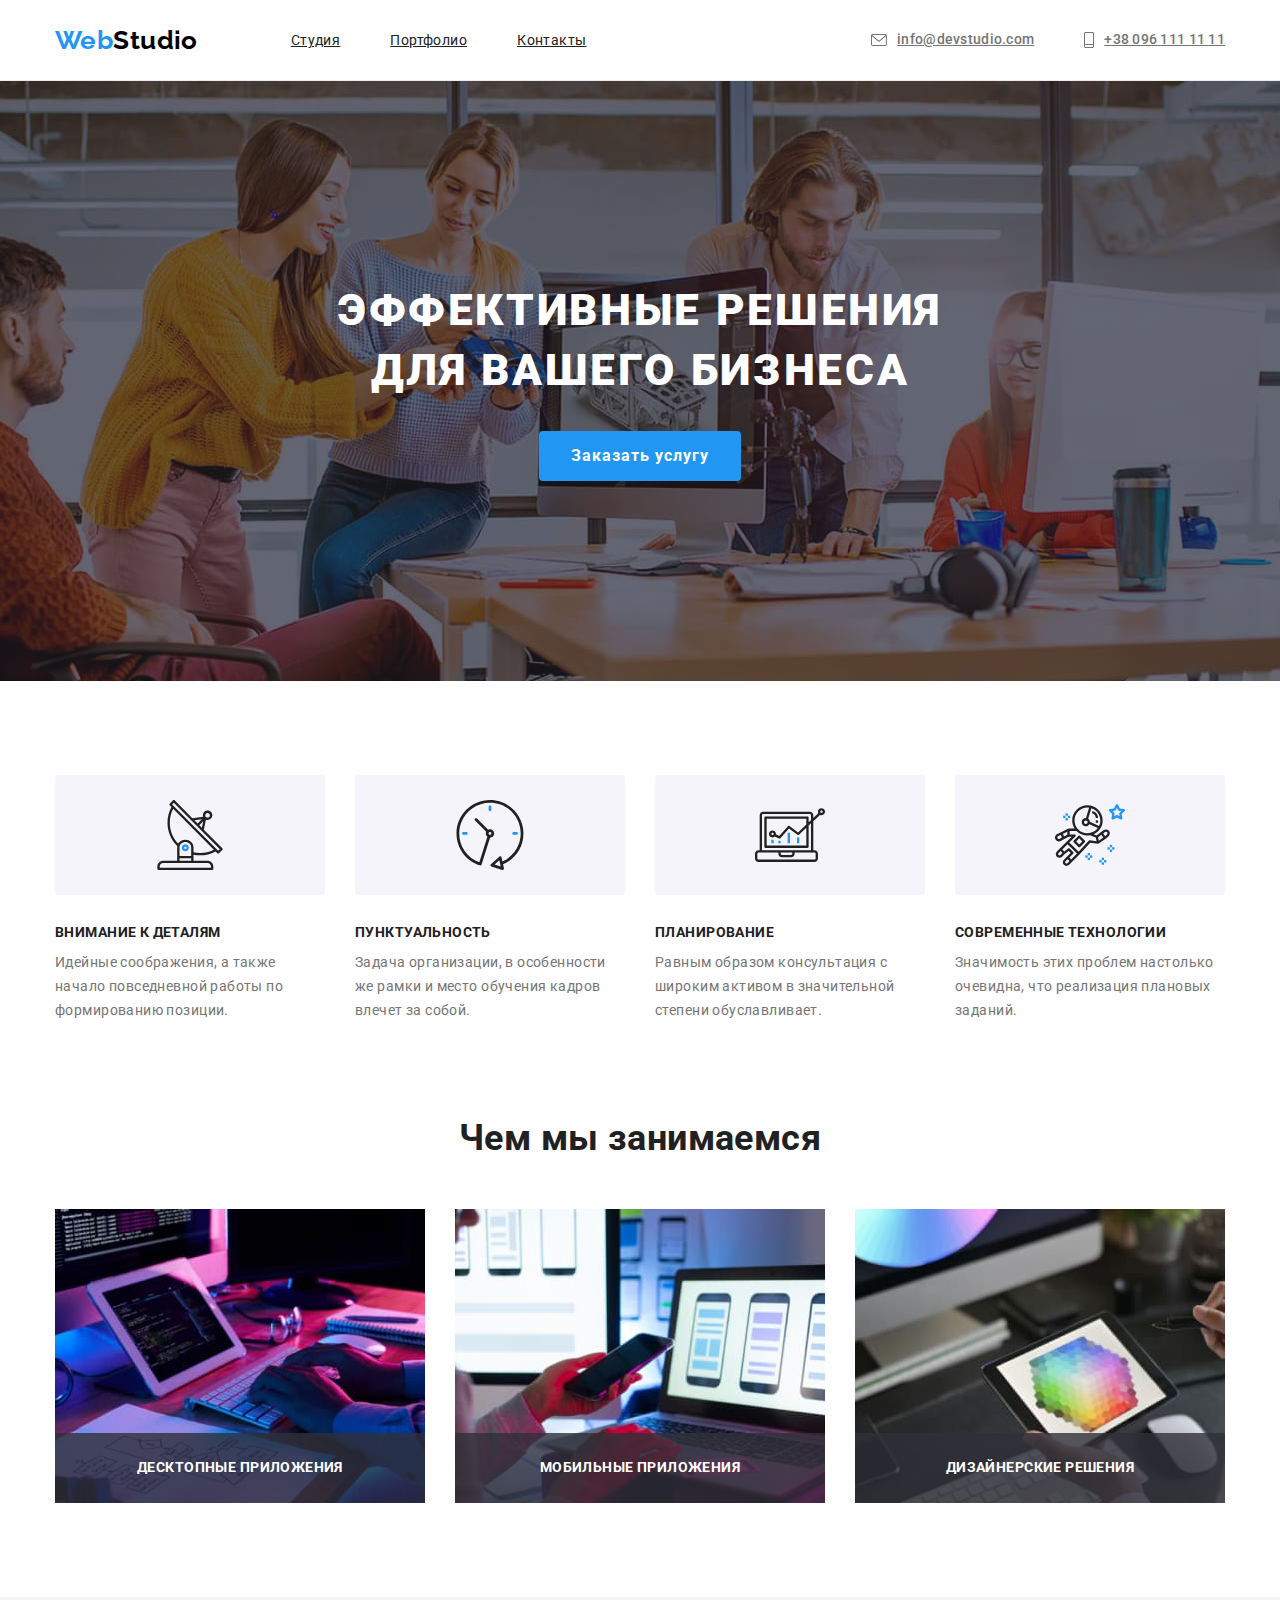
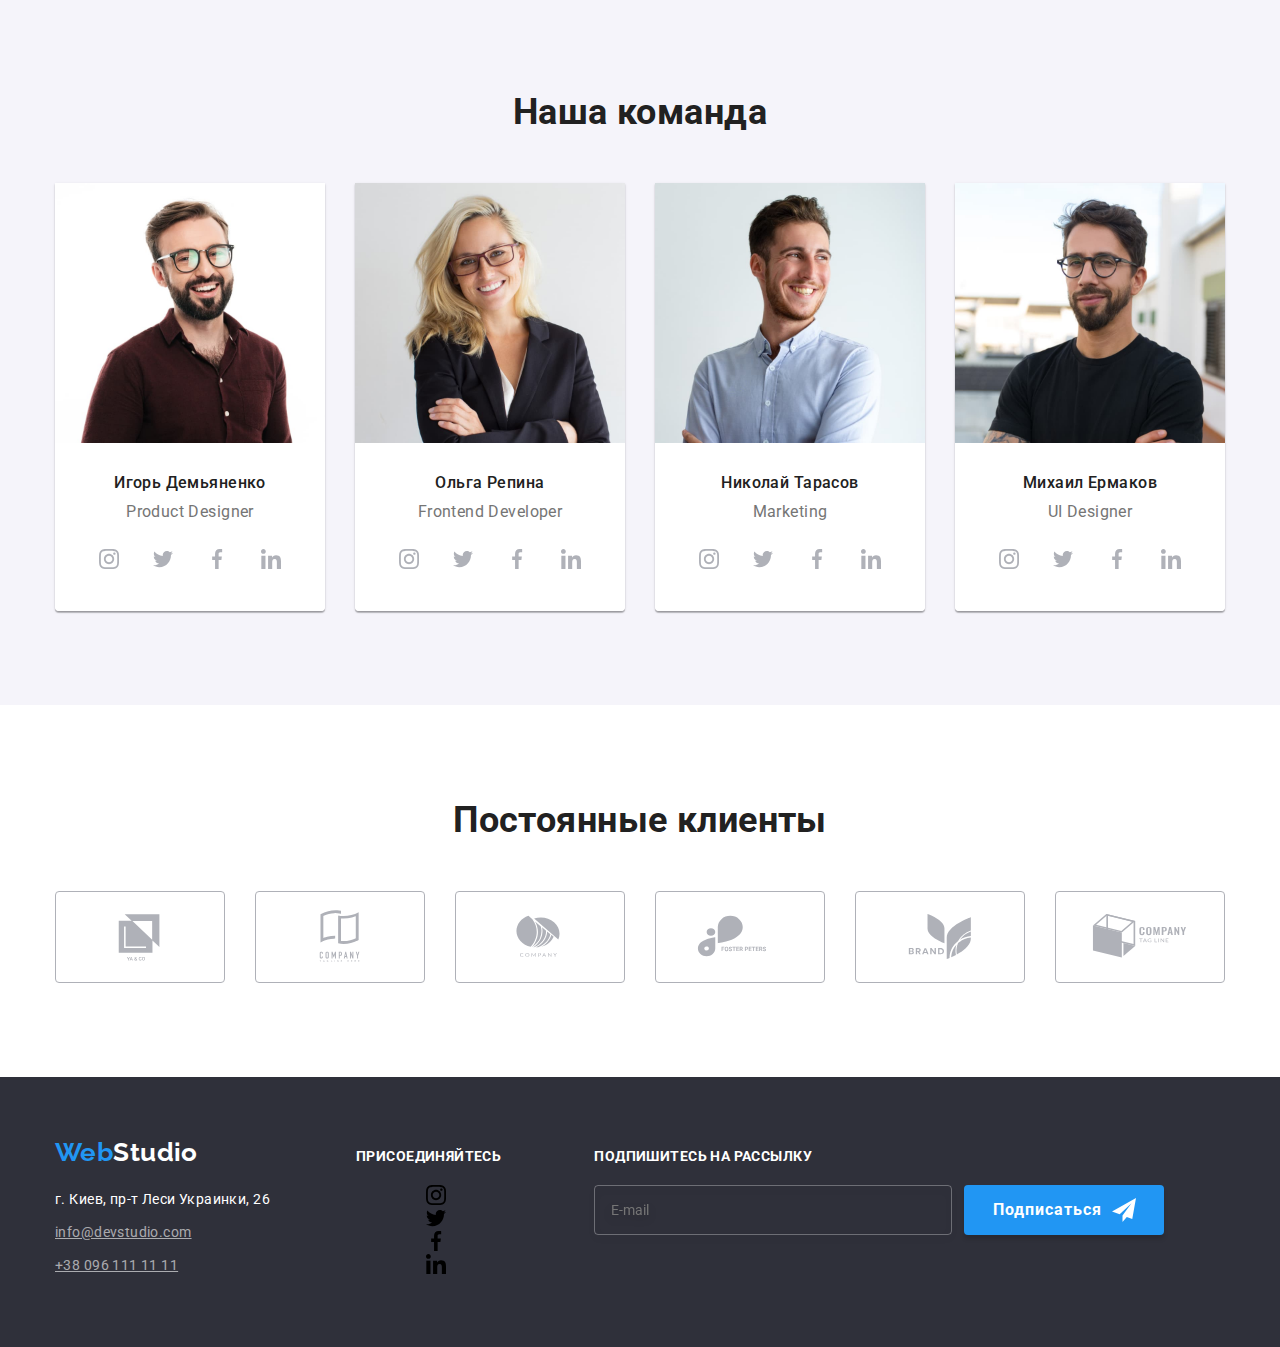
==== commit bb9afc72: "Updated index.html" ====
--- a/index.html
+++ b/index.html
@@ -19,34 +19,40 @@
   </head>
   <body>
     <!--Header-->
-    <header class="header">
-      <div class="container header-box">
-        <a href="./index.html" class="header-logo-studio link" lang="en">
-          <span class="header-logo-web">Web</span>Studio
+    <header class="page-header">
+      <div class="container page-header--display">
+        <a href="./index.html" class="page-header__logo link" lang="en">
+          <span class="page-header__logo--accent">Web</span>Studio
         </a>
-        <nav class="header-nav">
-          <ul class="header-menu list">
-            <li class="item">
-              <a href="./index.html" class="link current">Студия</a>
-            </li>
-            <li class="item">
-              <a href="./portfolio.html" class="link">Портфолио</a>
-            </li>
-            <li class="item"><a href="" class="link">Контакты</a></li>
+        <nav class="navigation">
+          <ul class="navigation__list list">
+            <li class="navigation__item navigation__item--current">
+              <a href="./index.html" class="navigation__link">Студия</a>
+            </li>
+            <li class="navigation__item">
+              <a href="./portfolio.html" class="navigation__link">Портфолио</a>
+            </li>
+            <li class="navigation__item">
+              <a href="" class="navigation__link">Контакты</a>
+            </li>
           </ul>
         </nav>
-        <ul class="header-contacts list">
-          <li class="item">
-            <a href="mailto:info@devstudio.com" class="link" lang="en">
-              <svg class="header-icon" width="16" height="12">
+        <ul class="contacts list">
+          <li class="contacts__item">
+            <a
+              href="mailto:info@devstudio.com"
+              class="contacts__link"
+              lang="en"
+            >
+              <svg class="contacts__icon" width="16" height="12">
                 <use href="./images/icons.svg#icon-mail"></use>
               </svg>
               info@devstudio.com</a
             >
           </li>
-          <li class="item">
-            <a href="tel:+380961111111" class="link">
-              <svg class="header-icon" width="10" height="16">
+          <li class="contacts__item">
+            <a href="tel:+380961111111" class="contacts__link">
+              <svg class="contacts__icon" width="10" height="16">
                 <use href="./images/icons.svg#icon-smartphone"></use>
               </svg>
               +38 096 111 11 11</a
@@ -57,65 +63,63 @@
     </header>
     <main>
       <!--Index-Section1-Hero-->
-      <section class="index-hero section overlay">
+      <section class="hero section overlay">
         <div class="container">
-          <h1 class="index-hero-title">
-            Эффективные решения для вашего бизнеса
-          </h1>
-          <button type="button" class="index-hero-button" data-modal-open>
+          <h1 class="hero__title">Эффективные решения для вашего бизнеса</h1>
+          <button type="button" class="hero__btn" data-modal-open>
             Заказать услугу
           </button>
         </div>
       </section>
       <!--Index-Section2-Features-->
-      <section class="index-features section">
+      <section class="features section">
         <div class="container">
-          <h2 class="visually-hidden">Преимущества</h2>
-          <ul class="index-features-list list">
-            <li class="item antenna">
-              <div class="feature-icon">
-                <svg class="feature-icon-icon" width="70" height="70">
+          <h2 class="feature__title visually-hidden">Преимущества</h2>
+          <ul class="features__list list">
+            <li class="features__item">
+              <div class="features__wrapper">
+                <svg class="features__icon" width="70" height="70">
                   <use href="./images/icons.svg#icon-antenna"></use>
                 </svg>
               </div>
-              <h3 class="index-features-title">Внимание к деталям</h3>
-              <p class="index-features-text">
+              <h3 class="features__subtitle">Внимание к деталям</h3>
+              <p class="features__text">
                 Идейные соображения, а также начало повседневной работы по
                 формированию позиции.
               </p>
             </li>
-            <li class="item clock">
-              <div class="feature-icon">
-                <svg class="feature-icon-icon" width="70" height="70">
+            <li class="features__item">
+              <div class="features__wrapper">
+                <svg class="features__icon" width="70" height="70">
                   <use href="./images/icons.svg#icon-clock"></use>
                 </svg>
               </div>
-              <h3 class="index-features-title">Пунктуальность</h3>
-              <p class="index-features-text">
+              <h3 class="features__subtitle">Пунктуальность</h3>
+              <p class="features__text">
                 Задача организации, в особенности же рамки и место обучения
                 кадров влечет за собой.
               </p>
             </li>
-            <li class="item diagramm">
-              <div class="feature-icon">
-                <svg class="feature-icon-icon" width="70" height="70">
+            <li class="features__item">
+              <div class="features__wrapper">
+                <svg class="features__icon" width="70" height="70">
                   <use href="./images/icons.svg#icon-diagram"></use>
                 </svg>
               </div>
-              <h3 class="index-features-title">Планирование</h3>
-              <p class="index-features-text">
+              <h3 class="features__subtitle">Планирование</h3>
+              <p class="features__text">
                 Равным образом консультация с широким активом в значительной
                 степени обуславливает.
               </p>
             </li>
-            <li class="item astronaut">
-              <div class="feature-icon">
-                <svg class="feature-icon-icon" width="70" height="70">
+            <li class="features__item">
+              <div class="features__wrapper">
+                <svg class="features__icon" width="70" height="70">
                   <use href="./images/icons.svg#icon-astronaut"></use>
                 </svg>
               </div>
-              <h3 class="index-features-title">Современные технологии</h3>
-              <p class="index-features-text">
+              <h3 class="features__subtitle">Современные технологии</h3>
+              <p class="features__text">
                 Значимость этих проблем настолько очевидна, что реализация
                 плановых заданий.
               </p>
@@ -124,73 +128,89 @@
         </div>
       </section>
       <!--Index-Section3-Work-->
-      <section class="index-work section">
+      <section class="work section">
         <div class="container">
-          <h2 class="index-work-title">Чем мы занимаемся</h2>
-          <ul class="index-work-list list">
-            <li class="item">
-              <img src="./images/box1.jpg" alt="Код" width="370" />
-              <p class="index-work-text">Десктопные приложения</p>
-            </li>
-            <li class="item">
-              <img src="./images/box2.jpg" alt="Дизайн" width="370" />
-              <p class="index-work-text">Мобильные приложения</p>
-            </li>
-            <li class="item">
-              <img src="./images/box3.jpg" alt="Технологии" width="370" />
-              <p class="index-work-text">Дизайнерские решения</p>
+          <h2 class="work__title">Чем мы занимаемся</h2>
+          <ul class="work__list list">
+            <li class="work__item">
+              <img
+                class="work__img"
+                src="./images/box1.jpg"
+                alt="Код"
+                width="370"
+              />
+              <p class="work__text">Десктопные приложения</p>
+            </li>
+            <li class="work__item">
+              <img
+                class="work__img"
+                src="./images/box2.jpg"
+                alt="Дизайн"
+                width="370"
+              />
+              <p class="work__text">Мобильные приложения</p>
+            </li>
+            <li class="work__item">
+              <img
+                class="work__img"
+                src="./images/box3.jpg"
+                alt="Технологии"
+                width="370"
+              />
+              <p class="work__text">Дизайнерские решения</p>
             </li>
           </ul>
         </div>
       </section>
       <!--Index-Section4-Team-->
-      <section class="index-team section">
+      <section class="team section">
         <div class="container">
-          <h2 class="index-team-title">Наша команда</h2>
-          <ul class="index-team-list list">
-            <li class="item">
-              <img
+          <h2 class="team__title">Наша команда</h2>
+          <ul class="team__list list">
+            <li class="team__item">
+              <img
+                class="team__img"
                 src="./images/Product_Designer.jpg"
                 alt="Игорь Демьяненко"
                 width="270"
               />
-              <div class="index-team-card">
-                <h3 class="index-team-crew">Игорь Демьяненко</h3>
-                <p class="index-team-position" lang="en">Product Designer</p>
-                <ul class="social-list list">
-                  <li class="social-item">
+              <div class="team__wrapper">
+                <h3 class="team__subtitle">Игорь Демьяненко</h3>
+                <p class="team__text" lang="en">Product Designer</p>
+                <ul class="social list">
+                  <li class="social__item">
                     <a
                       href="https://www.instagram.com/"
-                      class="social-link link"
-                    >
-                      <svg class="social-icon" width="20" height="20">
+                      class="social__link link"
+                    >
+                      <svg class="social__icon" width="20" height="20">
                         <use href="./images/icons.svg#icon-instagram"></use>
                       </svg>
                     </a>
                   </li>
-                  <li class="social-item">
-                    <a href="https://twitter.com/" class="social-link link">
-                      <svg class="social-icon" width="20" height="20">
+                  <li class="social__item">
+                    <a href="https://twitter.com/" class="social__link link">
+                      <svg class="social__icon" width="20" height="20">
                         <use href="./images/icons.svg#icon-twitter"></use>
                       </svg>
                     </a>
                   </li>
-                  <li class="social-item">
+                  <li class="social__item">
                     <a
                       href="https://www.facebook.com/"
-                      class="social-link link"
-                    >
-                      <svg class="social-icon" width="20" height="20">
+                      class="social__link link"
+                    >
+                      <svg class="social__icon" width="20" height="20">
                         <use href="./images/icons.svg#icon-facebook"></use>
                       </svg>
                     </a>
                   </li>
-                  <li class="social-item">
+                  <li class="social__item">
                     <a
                       href="https://www.linkedin.com/"
-                      class="social-link link"
-                    >
-                      <svg class="social-icon" width="20" height="20">
+                      class="social__link link"
+                    >
+                      <svg class="social__icon" width="20" height="20">
                         <use href="./images/icons.svg#icon-linkedin"></use>
                       </svg>
                     </a>
@@ -198,49 +218,50 @@
                 </ul>
               </div>
             </li>
-            <li class="item">
-              <img
+            <li class="team__item">
+              <img
+                class="team__img"
                 src="./images/Frontend_Developer.jpg"
                 alt="Ольга Репина"
                 width="270"
               />
-              <div class="index-team-card">
-                <h3 class="index-team-crew">Ольга Репина</h3>
-                <p class="index-team-position" lang="en">Frontend Developer</p>
-                <ul class="social-list list">
-                  <li class="social-item">
+              <div class="team__wrapper">
+                <h3 class="team__subtitle">Ольга Репина</h3>
+                <p class="team__text" lang="en">Frontend Developer</p>
+                <ul class="social list">
+                  <li class="social__item">
                     <a
                       href="https://www.instagram.com/"
-                      class="social-link link"
-                    >
-                      <svg class="social-icon" width="20" height="20">
+                      class="social__link link"
+                    >
+                      <svg class="social__icon" width="20" height="20">
                         <use href="./images/icons.svg#icon-instagram"></use>
                       </svg>
                     </a>
                   </li>
-                  <li class="social-item">
-                    <a href="https://twitter.com/" class="social-link link">
-                      <svg class="social-icon" width="20" height="20">
+                  <li class="social__item">
+                    <a href="https://twitter.com/" class="social__link link">
+                      <svg class="social__icon" width="20" height="20">
                         <use href="./images/icons.svg#icon-twitter"></use>
                       </svg>
                     </a>
                   </li>
-                  <li class="social-item">
+                  <li class="social__item">
                     <a
                       href="https://www.facebook.com/"
-                      class="social-link link"
-                    >
-                      <svg class="social-icon" width="20" height="20">
+                      class="social__link link"
+                    >
+                      <svg class="social__icon" width="20" height="20">
                         <use href="./images/icons.svg#icon-facebook"></use>
                       </svg>
                     </a>
                   </li>
-                  <li class="social-item">
+                  <li class="social__item">
                     <a
                       href="https://www.linkedin.com/"
-                      class="social-link link"
-                    >
-                      <svg class="social-icon" width="20" height="20">
+                      class="social__link link"
+                    >
+                      <svg class="social__icon" width="20" height="20">
                         <use href="./images/icons.svg#icon-linkedin"></use>
                       </svg>
                     </a>
@@ -248,49 +269,50 @@
                 </ul>
               </div>
             </li>
-            <li class="item">
-              <img
+            <li class="team__item">
+              <img
+                class="team__img"
                 src="./images/Marketing.jpg"
                 alt="Николай Тарасов"
                 width="270"
               />
-              <div class="index-team-card">
-                <h3 class="index-team-crew">Николай Тарасов</h3>
-                <p class="index-team-position" lang="en">Marketing</p>
-                <ul class="social-list list">
-                  <li class="social-item">
+              <div class="team__wrapper">
+                <h3 class="team__subtitle">Николай Тарасов</h3>
+                <p class="team__text" lang="en">Marketing</p>
+                <ul class="social list">
+                  <li class="social__item">
                     <a
                       href="https://www.instagram.com/"
-                      class="social-link link"
-                    >
-                      <svg class="social-icon" width="20" height="20">
+                      class="social__link link"
+                    >
+                      <svg class="social__icon" width="20" height="20">
                         <use href="./images/icons.svg#icon-instagram"></use>
                       </svg>
                     </a>
                   </li>
-                  <li class="social-item">
-                    <a href="https://twitter.com/" class="social-link link">
-                      <svg class="social-icon" width="20" height="20">
+                  <li class="social__item">
+                    <a href="https://twitter.com/" class="social__link link">
+                      <svg class="social__icon" width="20" height="20">
                         <use href="./images/icons.svg#icon-twitter"></use>
                       </svg>
                     </a>
                   </li>
-                  <li class="social-item">
+                  <li class="social__item">
                     <a
                       href="https://www.facebook.com/"
-                      class="social-link link"
-                    >
-                      <svg class="social-icon" width="20" height="20">
+                      class="social__link link"
+                    >
+                      <svg class="social__icon" width="20" height="20">
                         <use href="./images/icons.svg#icon-facebook"></use>
                       </svg>
                     </a>
                   </li>
-                  <li class="social-item">
+                  <li class="social__item">
                     <a
                       href="https://www.linkedin.com/"
-                      class="social-link link"
-                    >
-                      <svg class="social-icon" width="20" height="20">
+                      class="social__link link"
+                    >
+                      <svg class="social__icon" width="20" height="20">
                         <use href="./images/icons.svg#icon-linkedin"></use>
                       </svg>
                     </a>
@@ -298,49 +320,50 @@
                 </ul>
               </div>
             </li>
-            <li class="item">
-              <img
+            <li class="team__item">
+              <img
+                class="team__img"
                 src="./images/UI_Designer.jpg"
                 alt="Михаил Ермаков"
                 width="270"
               />
-              <div class="index-team-card">
-                <h3 class="index-team-crew">Михаил Ермаков</h3>
-                <p class="index-team-position" lang="en">UI Designer</p>
-                <ul class="social-list list">
-                  <li class="social-item">
+              <div class="team__wrapper">
+                <h3 class="team__subtitle">Михаил Ермаков</h3>
+                <p class="team__text" lang="en">UI Designer</p>
+                <ul class="social list">
+                  <li class="social__item">
                     <a
                       href="https://www.instagram.com/"
-                      class="social-link link"
-                    >
-                      <svg class="social-icon" width="20" height="20">
+                      class="social__link link"
+                    >
+                      <svg class="social__icon" width="20" height="20">
                         <use href="./images/icons.svg#icon-instagram"></use>
                       </svg>
                     </a>
                   </li>
-                  <li class="social-item">
-                    <a href="https://twitter.com/" class="social-link link">
-                      <svg class="social-icon" width="20" height="20">
+                  <li class="social__item">
+                    <a href="https://twitter.com/" class="social__link link">
+                      <svg class="social__icon" width="20" height="20">
                         <use href="./images/icons.svg#icon-twitter"></use>
                       </svg>
                     </a>
                   </li>
-                  <li class="social-item">
+                  <li class="social__item">
                     <a
                       href="https://www.facebook.com/"
-                      class="social-link link"
-                    >
-                      <svg class="social-icon" width="20" height="20">
+                      class="social__link link"
+                    >
+                      <svg class="social__icon" width="20" height="20">
                         <use href="./images/icons.svg#icon-facebook"></use>
                       </svg>
                     </a>
                   </li>
-                  <li class="social-item">
+                  <li class="social__item">
                     <a
                       href="https://www.linkedin.com/"
-                      class="social-link link"
-                    >
-                      <svg class="social-icon" width="20" height="20">
+                      class="social__link link"
+                    >
+                      <svg class="social__icon" width="20" height="20">
                         <use href="./images/icons.svg#icon-linkedin"></use>
                       </svg>
                     </a>
@@ -352,48 +375,48 @@
         </div>
       </section>
       <!--Index-Section5-Clients-->
-      <section class="index-client section">
+      <section class="clients section">
         <div class="container">
-          <h2 class="index-client-title">Постоянные клиенты</h2>
-          <ul class="client-list list">
-            <li class="client-item">
-              <a href="" class="client-link link">
-                <svg class="client-icon" width="106" height="60">
+          <h2 class="clients__title">Постоянные клиенты</h2>
+          <ul class="clients__list list">
+            <li class="clients__item">
+              <a href="" class="clients__link link">
+                <svg class="clients__icon" width="106" height="60">
                   <use href="./images/icons.svg#icon-p1"></use>
                 </svg>
               </a>
             </li>
-            <li class="client-item">
-              <a href="" class="client-link link">
-                <svg class="client-icon" width="106" height="60">
+            <li class="clients__item">
+              <a href="" class="clients__link link">
+                <svg class="clients__icon" width="106" height="60">
                   <use href="./images/icons.svg#icon-p2"></use>
                 </svg>
               </a>
             </li>
-            <li class="client-item">
-              <a href="" class="client-link link">
-                <svg class="client-icon" width="106" height="60">
+            <li class="clients__item">
+              <a href="" class="clients__link link">
+                <svg class="clients__icon" width="106" height="60">
                   <use href="./images/icons.svg#icon-p3"></use>
                 </svg>
               </a>
             </li>
-            <li class="client-item">
-              <a href="" class="client-link link">
-                <svg class="client-icon" width="106" height="60">
+            <li class="clients__item">
+              <a href="" class="clients__link link">
+                <svg class="clients__icon" width="106" height="60">
                   <use href="./images/icons.svg#icon-p4"></use>
                 </svg>
               </a>
             </li>
-            <li class="client-item">
-              <a href="" class="client-link link">
-                <svg class="client-icon" width="106" height="60">
+            <li class="clients__item">
+              <a href="" class="clients__link link">
+                <svg class="clients__icon" width="106" height="60">
                   <use href="./images/icons.svg#icon-p5"></use>
                 </svg>
               </a>
             </li>
-            <li class="client-item">
-              <a href="" class="client-link link">
-                <svg class="client-icon" width="106" height="60">
+            <li class="clients__item">
+              <a href="" class="clients__link link">
+                <svg class="clients__icon" width="106" height="60">
                   <use href="./images/icons.svg#icon-p6"></use>
                 </svg>
               </a>
@@ -403,73 +426,78 @@
       </section>
     </main>
     <!--Footer-->
-    <footer class="footer">
-      <div class="container footer-boxes">
-        <div class="footer-adress-box">
-          <a href="./index.html" class="footer-logo-studio link" lang="en">
-            <span class="footer-logo-web">Web</span>Studio
+    <footer class="page-footer">
+      <div class="container page-footer--display">
+        <div class="page-footer--wrapper">
+          <a href="./index.html" class="page-footer__logo link" lang="en">
+            <span class="page-footer__logo--accent">Web</span>Studio
           </a>
-          <address class="footer-adress">
-            <p class="footer-location">г. Киев, пр-т Леси Украинки, 26</p>
-            <ul class="footer-contacts list">
-              <li class="footer-mail">
-                <a href="mailto:info@devstudio.com" class="link" lang="en"
+          <address class="address">
+            <p class="address__text">г. Киев, пр-т Леси Украинки, 26</p>
+            <ul class="address__list list">
+              <li class="address__item">
+                <a
+                  href="mailto:info@devstudio.com"
+                  class="address__link"
+                  lang="en"
                   >info@devstudio.com</a
                 >
               </li>
-              <li class="footer-tel">
-                <a href="tel:+380961111111" class="link">+38 096 111 11 11</a>
+              <li class="address__item">
+                <a href="tel:+380961111111" class="address__link"
+                  >+38 096 111 11 11</a
+                >
               </li>
             </ul>
           </address>
         </div>
-        <div class="footer-soc">
-          <p class="footer-join">присоединяйтесь</p>
-          <ul class="social-list list">
-            <li class="social-item">
-              <a href="https://www.instagram.com/" class="social-link link">
-                <svg class="footer-social-icon" width="20" height="20">
+        <div class="follow">
+          <p class="follow__title">присоединяйтесь</p>
+          <ul class="follow list">
+            <li class="follow__item">
+              <a href="https://www.instagram.com/" class="follow__link link">
+                <svg class="follow__icon" width="20" height="20">
                   <use href="./images/icons.svg#icon-instagram"></use>
                 </svg>
               </a>
             </li>
-            <li class="social-item">
-              <a href="https://twitter.com/" class="social-link link">
-                <svg class="footer-social-icon" width="20" height="20">
+            <li class="follow__item">
+              <a href="https://twitter.com/" class="follow__link link">
+                <svg class="follow__icon" width="20" height="20">
                   <use href="./images/icons.svg#icon-twitter"></use>
                 </svg>
               </a>
             </li>
-            <li class="social-item">
-              <a href="https://www.facebook.com/" class="social-link link">
-                <svg class="footer-social-icon" width="20" height="20">
+            <li class="follow__item">
+              <a href="https://www.facebook.com/" class="follow__link link">
+                <svg class="follow__icon" width="20" height="20">
                   <use href="./images/icons.svg#icon-facebook"></use>
                 </svg>
               </a>
             </li>
-            <li class="social-item">
-              <a href="https://www.linkedin.com/" class="social-link link">
-                <svg class="footer-social-icon" width="20" height="20">
+            <li class="follow__item">
+              <a href="https://www.linkedin.com/" class="follow__link link">
+                <svg class="follow__icon" width="20" height="20">
                   <use href="./images/icons.svg#icon-linkedin"></use>
                 </svg>
               </a>
             </li>
           </ul>
         </div>
-        <div class="footer-subscription">
-          <form class="footer-subscription-form">
-            <p class="footer-subscription-title">Подпишитесь на рассылку</p>
-            <div class="footer-subscription-block">
+        <div class="subscription">
+          <form class="subscription__form">
+            <p class="subscription__title">Подпишитесь на рассылку</p>
+            <div class="subscription__wrapper">
               <input
-                class="footer-subscription-input"
+                class="subscription__input"
                 type="email"
                 name="email"
                 id="email"
                 placeholder="E-mail"
               />
-              <button class="footer-subscription-button" type="submit">
+              <button class="subscription__btn" type="submit">
                 Подписаться
-                <svg class="footer-send-icon" width="24" height="24">
+                <svg class="subscription__icon" width="24" height="24">
                   <use href="./images/icons.svg#icon-icon_send"></use>
                 </svg>
               </button>
@@ -481,43 +509,38 @@
     <!--Modal-->
     <div class="backdrop is-hidden" data-modal>
       <div class="modal">
-        <button class="modal-button" data-modal-close>
-          <svg class="close-icon" width="18" height="18">
+        <button class="modal__btn" data-modal-close>
+          <svg class="modal__icon" width="18" height="18">
             <use href="./images/icons.svg#icon-close-button"></use>
           </svg>
         </button>
-        <h2 class="modal-title">Оставьте свои данные, мы вам перезвоним</h2>
-        <form class="form js-speaker-form">
-          <label class="form-field-label" for="name">Имя</label>
-          <div class="form-field">
-            <input class="form-field-input" type="text" name="name" id="name" />
-            <svg class="form-icon" width="18" height="18">
+        <h2 class="modal__title">Оставьте свои данные, мы вам перезвоним</h2>
+        <form class="field">
+          <label class="field__label" for="name">Имя</label>
+          <div class="field__wrapper">
+            <input class="field__input" type="text" name="name" id="name" />
+            <svg class="field__icon" width="18" height="18">
               <use href="./images/icons.svg#icon-person-modal"></use>
             </svg>
           </div>
-          <label class="form-field-label" for="tel">Телефон</label>
-          <div class="form-field">
-            <input class="form-field-input" type="tel" name="tel" id="tel" />
-            <svg class="form-icon" width="18" height="18">
+          <label class="field__label" for="tel">Телефон</label>
+          <div class="field__wrapper">
+            <input class="field__input" type="tel" name="tel" id="tel" />
+            <svg class="field__icon" width="18" height="18">
               <use href="./images/icons.svg#icon-phone-modal"></use>
             </svg>
           </div>
-          <label class="form-field-label" for="mail">Почта</label>
-          <div class="form-field">
-            <input
-              class="form-field-input"
-              type="email"
-              name="mail"
-              id="mail"
-            />
-            <svg class="form-icon" width="18" height="18">
+          <label class="field__label" for="mail">Почта</label>
+          <div class="field__wrapper">
+            <input class="field__input" type="email" name="mail" id="mail" />
+            <svg class="field__icon" width="18" height="18">
               <use href="./images/icons.svg#icon-email-modal"></use>
             </svg>
           </div>
-          <label class="form-field-label" for="comment">Комментарий</label>
-          <div class="form-field last">
+          <label class="field__label" for="comment">Комментарий</label>
+          <div class="field__wrapper last">
             <textarea
-              class="form-comment"
+              class="field__comment"
               name="comment"
               id="comment"
               rows="7"
@@ -526,22 +549,22 @@
           </div>
           <div class="checkbox">
             <input
-              class="form-checkbox"
+              class="checkbox__input"
               type="checkbox"
               name="policy"
               id="policy"
             />
-            <label class="checkbox-text" for="policy">
-              <svg class="checkbox-icon" width="16" height="15">
+            <label class="checkbox__label" for="policy">
+              <svg class="checkbox__icon" width="16" height="15">
                 <use href="./images/icons.svg#icon-icon-check"></use>
               </svg>
-              <span class="checkbox-terms"
+              <span class="checkbox__terms"
                 >Соглашаюсь с рассылкой и принимаю
-                <a href="" class="terms-link">Условия договора</a>
+                <a href="" class="checkbox__link">Условия договора</a>
               </span>
             </label>
           </div>
-          <button type="submit" class="submit-button">Отпрвавить</button>
+          <button type="submit" class="field__btn">Отправить</button>
         </form>
       </div>
     </div>
--- a/css/styles.css
+++ b/css/styles.css
@@ -81,57 +81,57 @@
 }
 
 /* ----------------------------logo-----------------------------*/
-.header-logo-web,
-.footer-logo-web,
-.header-logo-studio,
-.footer-logo-studio {
+.page-header__logo--accent,
+.page-footer__logo--accent,
+.page-header__logo,
+.page-footer__logo {
   font-family: Raleway, sans-serif;
   font-weight: 700;
   font-size: 26px;
   line-height: 1.19;
 }
 
-.header-logo-web,
-.footer-logo-web {
+.page-header__logo--accent,
+.page-footer__logo--accent {
   color: var(--accent-color);
 }
 
-.header-logo-studio {
+.page-header__logo {
   color: var(--logo-black-color);
 }
 
-.footer-logo-studio {
+.page-footer__logo {
   display: inline-block;
   color: var(--white-color);
   margin-bottom: 20px;
 }
 /* ---------------------------header--------------------------- */
-.header {
+.page-header {
   border-bottom: 1px solid var(--header-border-color);
 }
-.header-box {
+.page-header--display {
   display: flex;
   align-items: center;
 }
 
-.header-nav {
+.navigation {
   margin-left: 93px;
 }
 
-.header-menu {
-  display: flex;
-}
-
-.header-menu .item + .item {
+.navigation__list {
+  display: flex;
+}
+
+.navigation__list .navigation__item + .navigation__item {
   margin-left: 50px;
 }
 
-.header-menu .link.current {
+.navigation__list .navigation__link.navigation__item--current {
   color: var(--accent-color);
   position: relative;
 }
 
-.header-menu .link.current::after {
+.navigation__list .navigation__link.navigation__item--current::after {
   display: block;
   content: '';
   width: 100%;
@@ -142,7 +142,7 @@
   bottom: -1px;
 }
 
-.header-menu .link {
+.navigation__list .navigation__link {
   color: var(--primary-text-color);
   display: block;
   padding-top: 32px;
@@ -152,16 +152,16 @@
   transition-timing-function: cubic-bezier(0.4, 0, 0.2, 1);
 }
 
-.header-contacts {
+.contacts {
   display: flex;
   margin-left: auto;
 }
 
-.header-contacts .item + .item {
+.contacts__item + .contacts__item {
   margin-left: 50px;
 }
 
-.header-contacts .link {
+.contacts .contacts__link {
   color: var(--secondary-text-color);
   padding-top: 32px;
   padding-bottom: 32px;
@@ -170,75 +170,75 @@
   transition-timing-function: cubic-bezier(0.4, 0, 0.2, 1);
 }
 
-.header-menu .link,
-.header-contacts .link {
+.navigation__list .contacts__link,
+.contacts .contacts__link {
   font-weight: 500;
   line-height: 1.14;
   letter-spacing: 0.02em;
 }
 
-.header-menu .link:hover,
-.header-menu .link:focus,
-.header-contacts .link:hover,
-.header-contacts .link:focus,
-.footer-contacts .link:hover,
-.footer-contacts .link:focus {
+.navigation__list .navigation__link:hover,
+.navigation__list .navigation__link:focus,
+.contacts .contacts__link:hover,
+.contacts .contacts__link:focus,
+.address__list .contacts__link:hover,
+.address__list .contacts__link:focus {
   color: var(--accent-color);
 }
 
-.header-icon {
+.contacts__icon {
   margin-right: 10px;
   fill: currentColor;
 }
-.header-contacts .item .link {
+.contacts .contacts__item .contacts__link {
   display: flex;
   align-items: center;
 }
 
 /* --------------------------footer---------------------------- */
 
-.footer {
+.page-footer {
   background-color: var(--tertiary-bg-color);
   padding-top: 60px;
   padding-bottom: 60px;
 }
 
-.footer-adress-box {
+.page-footer--wrapper {
   width: 231px;
 }
 
-.footer-adress {
+.address {
   font-style: normal;
   line-height: 1.71;
 }
 
-.footer-location {
+.address__text {
   color: var(--white-color);
   margin-top: 0;
   margin-bottom: 9px;
 }
 
-.footer-mail {
+.address__item {
   margin-bottom: 9px;
 }
 
-.footer-contacts .link {
+.address__list .address__link {
   color: var(--footer-text-color);
   transition-property: color;
   transition-duration: 250ms;
   transition-timing-function: cubic-bezier(0.4, 0, 0.2, 1);
 }
 
-.footer-boxes {
+.page-footer--display {
   display: flex;
   align-items: baseline;
 }
 
-.footer-soc {
+.follow {
   margin-left: 70px;
 }
 
-.footer-join {
+.follow__title {
   font-weight: 700;
   line-height: 1.14;
   text-transform: uppercase;
@@ -246,16 +246,16 @@
   margin-bottom: 20px;
 }
 
-.footer-subscription-form {
+.subscription__form {
   display: flex;
   flex-direction: column;
 }
 
-.footer-subscription {
+.subscription {
   margin-left: 93px;
 }
 
-.footer-subscription-title {
+.subscription__title {
   font-weight: 700;
   line-height: 1.14;
   text-transform: uppercase;
@@ -264,11 +264,11 @@
   margin-bottom: 20px;
 }
 
-.footer-subscription-block {
-  display: flex;
-}
-
-.footer-subscription-input {
+.subscription__wrapper {
+  display: flex;
+}
+
+.subscription__input {
   border: 1px solid rgba(255, 255, 255, 0.3);
   filter: drop-shadow(0px 4px 4px rgba(0, 0, 0, 0.15));
   border-radius: 4px;
@@ -279,7 +279,7 @@
   outline: none;
 }
 
-.footer-subscription-button {
+.subscription__btn {
   background: var(--accent-color);
   box-shadow: 0px 4px 4px rgba(0, 0, 0, 0.15);
   border-radius: 4px;
@@ -298,12 +298,12 @@
   cursor: pointer;
 }
 
-.footer-send-icon {
+.subscription__icon {
   margin-left: 10px;
 }
 
-/* .footer-subscription-button:hover,
-.footer-subscription-button:focus {
+/* .subscription__btn:hover,
+.subscription__btn:focus {
   background-color: var(--button-hover-color);
 } */
 /* .footer-soc-list {
@@ -375,7 +375,7 @@
   transition-timing-function: cubic-bezier(0.4, 0, 0.2, 1);
 }
 
-.modal-button {
+.modal__btn {
   position: absolute;
   top: 8px;
   right: 8px;
@@ -392,22 +392,22 @@
   border: 1px solid rgba(0, 0, 0, 0.1);
 }
 
-.close-icon {
+.modal__icon {
   fill: var(--logo-black-color);
 }
 
-.close-icon {
+.modal__icon {
   transition-property: fill;
   transition-duration: 250ms;
   transition-timing-function: cubic-bezier(0.4, 0, 0.2, 1);
 }
 
-.modal-button:hover .close-icon,
-.modal-button:focus .close-icon {
+.modal__btn:hover .modal__icon,
+.modal__btn:focus .modal__icon {
   fill: var(--button-hover-color);
 }
 
-.modal-title {
+.modal__title {
   font-weight: 700;
   font-size: 20px;
   line-height: 1.15;
@@ -417,7 +417,7 @@
   margin-bottom: 12px;
 }
 
-.form-field-label {
+.field__label {
   margin-bottom: 4px;
   font-size: 12px;
   line-height: 1.17;
@@ -426,14 +426,14 @@
   color: var(--secondary-text-color);
 }
 
-.form-field {
+.field__wrapper {
   display: flex;
   flex-direction: column;
   position: relative;
   margin-bottom: 10px;
 }
 
-.form-field-input {
+.field__input {
   height: 40px;
   width: 100%;
   padding-left: 42px;
@@ -445,7 +445,7 @@
   transition-timing-function: cubic-bezier(0.4, 0, 0.2, 1);
 }
 
-.form-icon {
+.field__icon {
   display: inline-block;
   position: absolute;
   top: 11px;
@@ -455,19 +455,19 @@
   transition-timing-function: cubic-bezier(0.4, 0, 0.2, 1);
 }
 
-.form-field-input:focus {
+.field__input:focus {
   border-color: var(--accent-color);
 }
 
-.form-field-input:focus + .form-icon {
+.field__input:focus + .field__icon {
   fill: var(--accent-color);
 }
 
-.form-comment:focus {
+.field__comment:focus {
   border-color: var(--accent-color);
 }
 
-.form-comment {
+.field__comment {
   width: 100%;
   height: 120px;
   resize: none;
@@ -477,11 +477,11 @@
   outline: none;
 }
 
-.form-field.last {
+.field__wrapper.last {
   margin-bottom: 20px;
 }
 
-.form-comment::placeholder {
+.field__comment::placeholder {
   font-size: 12px;
   line-height: 1.17;
   letter-spacing: 0.01em;
@@ -496,43 +496,43 @@
   margin-bottom: 30px;
 }
 
-.checkbox-text {
+.checkbox__label {
   display: flex;
   align-items: center;
   justify-content: center;
   cursor: pointer;
 }
 
-.checkbox-terms {
+.checkbox__terms {
   font-size: 14px;
   line-height: 1.72;
   color: var(--secondary-text-color);
 }
 
-.terms-link {
+.checkbox__link {
   color: var(--accent-color);
 }
 
-.form-checkbox {
+.checkbox__input {
   appearance: none;
 }
 
-.checkbox-icon {
+.checkbox__icon {
   margin-right: 8px;
   border: 2px solid var(--primary-text-color);
   border-radius: 4px;
 }
 
-.form-checkbox:checked + .checkbox-text .checkbox-icon {
+.checkbox__input:checked + .checkbox__label .checkbox__icon {
   background-color: var(--accent-color);
   border: none;
 }
 
-.form-checkbox:focus + .checkbox-text .checkbox-icon {
+.checkbox__input:focus + .checkbox__label .checkbox__icon {
   border: 2px solid var(--accent-color);
 }
 
-.submit-button {
+.field__btn {
   font-weight: 700;
   font-size: 16px;
   line-height: 1.875;
@@ -555,8 +555,8 @@
   transition-duration: 250ms;
   transition-timing-function: cubic-bezier(0.4, 0, 0.2, 1);
 }
-.submit-button:hover,
-.submit-button:focus {
+.field__btn:hover,
+.field__btn:focus {
   background-color: var(--button-hover-color);
 }
 
@@ -564,14 +564,14 @@
 /*                       Index Main                             */
 /* ------------------------------------------------------------ */
 /*                   Index-Section1-Hero                        */
-.index-hero {
+.hero {
   text-align: center;
   background-color: var(--hero-bg-color);
   padding-top: 200px;
   padding-bottom: 200px;
 }
 
-.index-hero-title {
+.hero__title {
   width: 696px;
   margin-top: 0;
   margin-right: auto;
@@ -585,7 +585,7 @@
   text-transform: uppercase;
 }
 
-.index-hero-button {
+.hero__btn {
   cursor: pointer;
   color: var(--white-color);
   background-color: var(--accent-color);
@@ -601,14 +601,14 @@
   display: inline-block;
 }
 
-.index-hero-button {
+.hero__btn {
   transition-property: background-color;
   transition-duration: 250ms;
   transition-timing-function: cubic-bezier(0.4, 0, 0.2, 1);
 }
 
-.index-hero-button:hover,
-.index-hero-button:focus {
+.hero__btn:hover,
+.hero__btn:focus {
   background-color: var(--button-hover-color);
 }
 
@@ -628,21 +628,21 @@
 }
 /* ------------------------------------------------------------ */
 /*                    Index-Section2-Features                   */
-.index-features-list {
+.features__list {
   display: flex;
   flex-wrap: wrap;
   justify-content: center;
 }
 
-.index-features-list .item {
+.features__list .features__item {
   width: 270px;
 }
 
-.index-features-list .item + .item {
+.features__list .features__item + .features__item {
   margin-left: 30px;
 }
 
-.index-features-list .index-features-title {
+.features__list .features__subtitle {
   font-weight: 700;
   line-height: 1.14;
   font-size: 14px;
@@ -651,14 +651,14 @@
   margin-bottom: 10px;
 }
 
-.index-features-list .index-features-text {
+.features__list .features__text {
   color: var(--secondary-text-color);
   line-height: 1.71;
   margin-top: 0;
   margin-bottom: 0;
 }
 
-.feature-icon {
+.features__wrapper {
   display: flex;
   justify-content: center;
   width: 270px;
@@ -669,7 +669,7 @@
   margin-bottom: 30px;
 }
 
-/* .index-features-list .item::before {
+/* .features__list .item::before {
   display: block;
   content: '';
   height: 120px;
@@ -677,52 +677,52 @@
   background-repeat: no-repeat;
   background-position: center;
 } */
-/* .index-features-list .item:nth-child(1):before {
+/* .features__list .item:nth-child(1):before {
   background-image: url(../images/antenna.svg);
 }
-.index-features-list .item:nth-child(2):before {
+.features__list .item:nth-child(2):before {
   background-image: url(../images/clock.svg);
 }
-.index-features-list .item:nth-child(3):before {
+.features__list .item:nth-child(3):before {
   background-image: url(../images/diagram.svg);
 }
-.index-features-list .item:nth-child(4):before {
+.features__list .item:nth-child(4):before {
   background-image: url(../images/astronaut.svg);
 } */
-/* .index-features-list .antenna::before {
+/* .features__list .antenna::before {
   background-image: url(../images/antenna.svg);
 }
-.index-features-list .clock::before {
+.features__list .clock::before {
   background-image: url(../images/clock.svg);
 }
 
-.index-features-list .diagramm::before {
+.features__list .diagramm::before {
   background-image: url(../images/diagram.svg);
 }
 
-.index-features-list .astronaut::before {
+.features__list .astronaut::before {
   background-image: url(../images/astronaut.svg);
 } */
 /* ------------------------------------------------------------ */
 /*                      Index-Section3-Work                     */
-.index-work {
+.work {
   padding-top: 0;
 }
 
-.index-work-list {
-  display: flex;
-}
-
-.index-work-list .item {
+.work__list {
+  display: flex;
+}
+
+.work__list .work__item {
   width: calc((100% - 60px) / 3);
   position: relative;
 }
 
-.index-work-list .item + .item {
+.work__list .work__item + .work__item {
   margin-left: 30px;
 }
 
-.index-work-title {
+.work__title {
   color: #212121;
   font-weight: 700;
   font-size: 36px;
@@ -732,7 +732,7 @@
   margin-bottom: 50px;
 }
 
-.index-work-text {
+.work__text {
   position: absolute;
   bottom: 0;
   width: 100%;
@@ -746,14 +746,14 @@
 }
 /* ------------------------------------------------------------ */
 /*                      Index-Section4-Team                     */
-.index-team {
+.team {
   background-color: var(--secondary-bg-color);
 }
-.index-team-list {
-  display: flex;
-}
-
-.index-team-list .item {
+.team__list {
+  display: flex;
+}
+
+.team__list .team__item {
   width: 270px;
   border-radius: 0px 0px 4px 4px;
   overflow: hidden;
@@ -761,11 +761,11 @@
     0px 2px 1px rgba(0, 0, 0, 0.2);
 }
 
-.index-team-list .item + .item {
+.team__list .team__item + .team__item {
   margin-left: 30px;
 }
 
-.index-team-title {
+.team__title {
   color: #212121;
   font-weight: 700;
   font-size: 36px;
@@ -775,38 +775,38 @@
   margin-bottom: 50px;
 }
 
-.index-team-crew {
+.team__subtitle {
   font-weight: 500;
   margin-bottom: 10px;
 }
 
-.index-team-position {
+.team__text {
   color: var(--secondary-text-color);
   margin-bottom: 16px;
 }
 
-.index-team-crew,
-.index-team-position {
+.team__subtitle,
+.team__text {
   font-size: 16px;
   line-height: 1.19;
 }
 
-.index-team-card {
+.team__wrapper {
   text-align: center;
   padding-top: 30px;
   padding-bottom: 30px;
   background-color: var(--primary-bg-color);
 }
 
-.social-list {
-  display: flex;
-  justify-content: center;
-}
-
-.social-item + .social-item {
+.social {
+  display: flex;
+  justify-content: center;
+}
+
+.social__item + .social__item {
   margin-left: 10px;
 }
-.social-link {
+.social__link {
   width: 44px;
   height: 44px;
   border-radius: 50%;
@@ -817,32 +817,32 @@
   transition-duration: 250ms;
   transition-timing-function: cubic-bezier(0.4, 0, 0.2, 1);
 }
-.footer .social-link {
+.footer .social__link {
   background-color: rgba(255, 255, 255, 0.1);
 }
-.footer-social-icon {
+.footer-social__icon {
   fill: white;
 }
-.social-link:hover,
-.social-link:focus {
+.social__link:hover,
+.social__link:focus {
   background-color: var(--accent-color);
 }
-.social-icon {
+.social__icon {
   fill: var(--icon-color);
 }
-.social-icon {
+.social__icon {
   transition-property: fill;
   transition-duration: 250ms;
   transition-timing-function: cubic-bezier(0.4, 0, 0.2, 1);
 }
 
-.social-link:hover .social-icon,
-.social-link:focus .social-icon {
+.social__link:hover .social__icon,
+.social__link:focus .social__icon {
   fill: var(--primary-bg-color);
 }
 /* ------------------------------------------------------------ */
 /*                     Index-Section5-Clients                   */
-.index-client-title {
+.clients__title {
   font-weight: 700;
   font-size: 36px;
   line-height: 1.17;
@@ -850,7 +850,7 @@
   color: var(--primary-text-color);
   margin-bottom: 50px;
 }
-.client-link {
+.clients__link {
   width: 100%;
   height: 92px;
   display: flex;
@@ -860,40 +860,40 @@
   border-radius: 4px;
 }
 
-.client-list {
+.clients__list {
   display: flex;
   justify-content: center;
   align-items: center;
 }
-.client-item {
+.clients__item {
   width: 170px;
 }
-.client-link {
+.clients__link {
   transition-property: border-color;
   transition-duration: 250ms;
   transition-timing-function: cubic-bezier(0.4, 0, 0.2, 1);
 }
-.client-icon {
+.clients__icon {
   transition-property: fill;
   transition-duration: 250ms;
   transition-timing-function: cubic-bezier(0.4, 0, 0.2, 1);
 }
 
-.client-item + .client-item {
+.clients__item + .clients__item {
   margin-left: 30px;
 }
 
-.client-icon {
+.clients__icon {
   fill: var(--icon-color);
 }
 
-.client-link:hover,
-.client-link:focus {
+.clients__link:hover,
+.clients__link:focus {
   border: 1px solid var(--accent-color);
 }
 
-.client-link:hover .client-icon,
-.client-link:focus .client-icon {
+.clients__link:hover .clients__icon,
+.clients__link:focus .clients__icon {
   fill: var(--accent-color);
 }
 
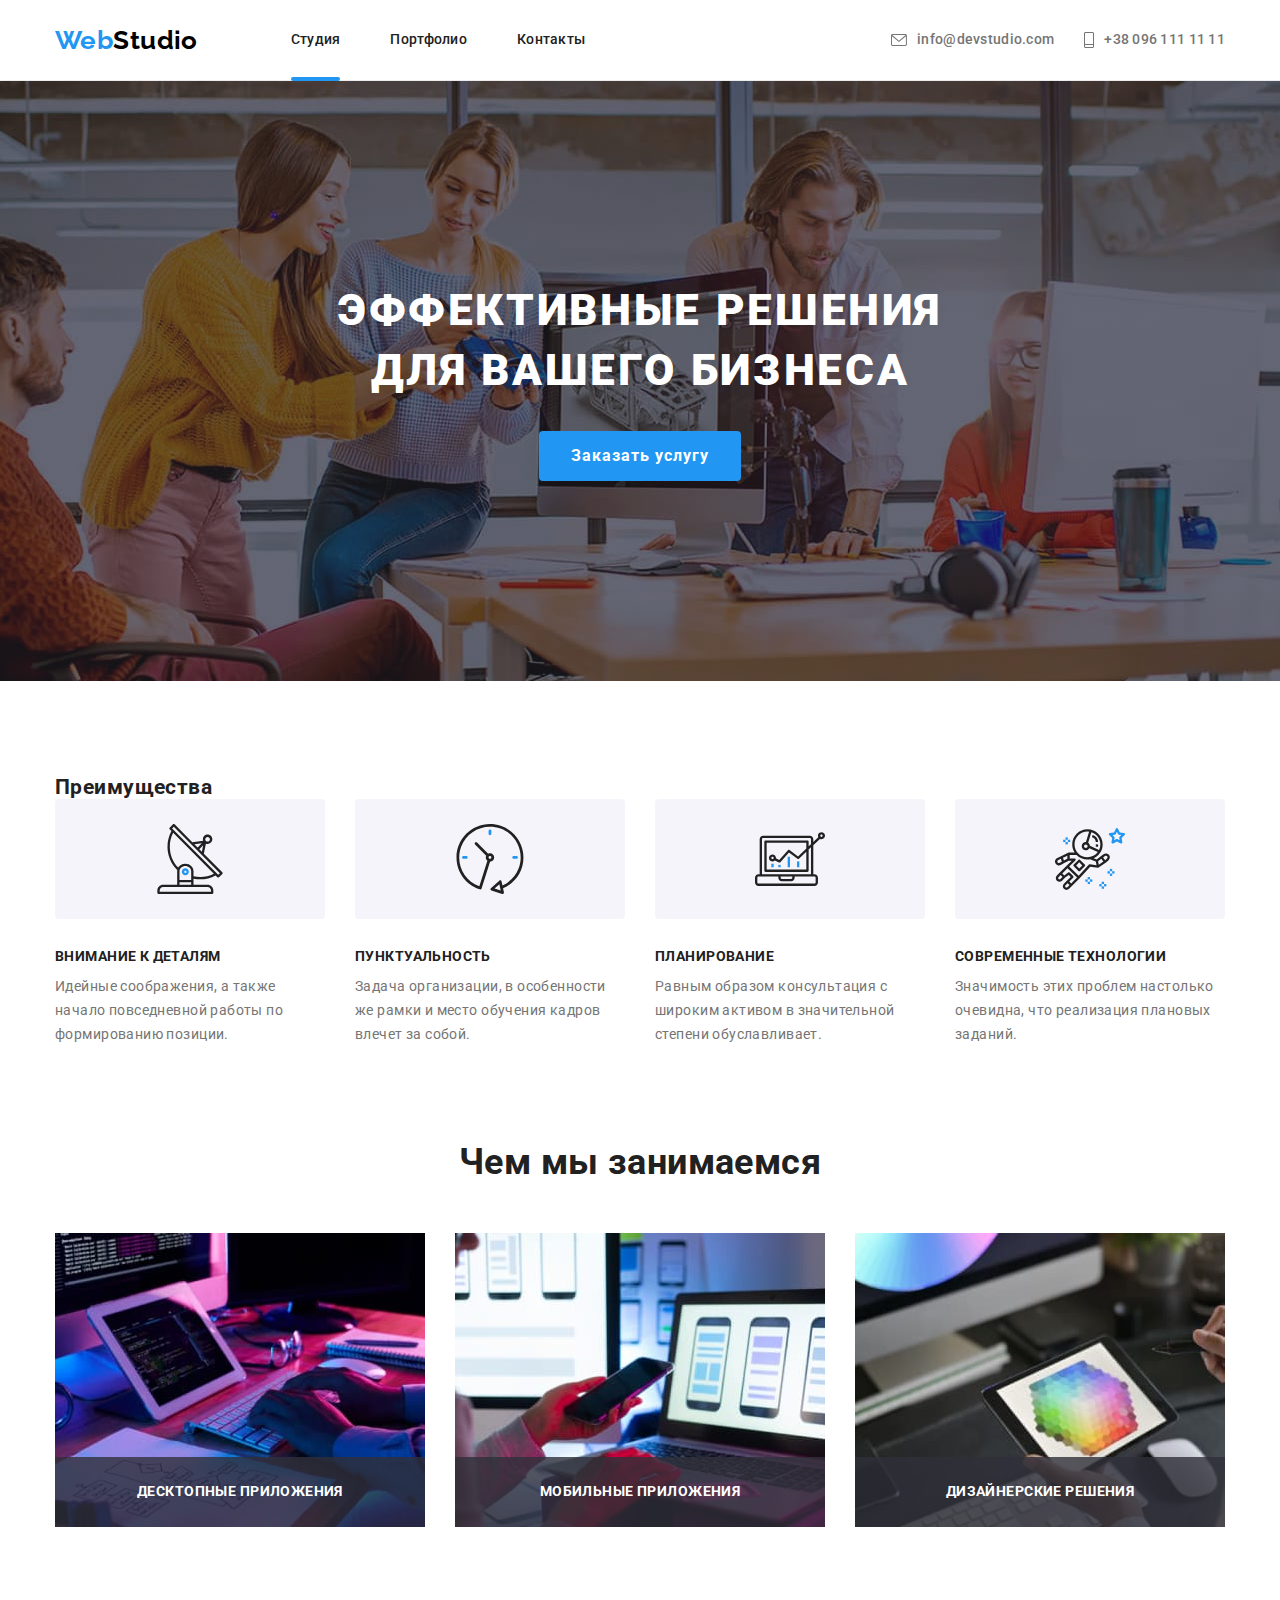
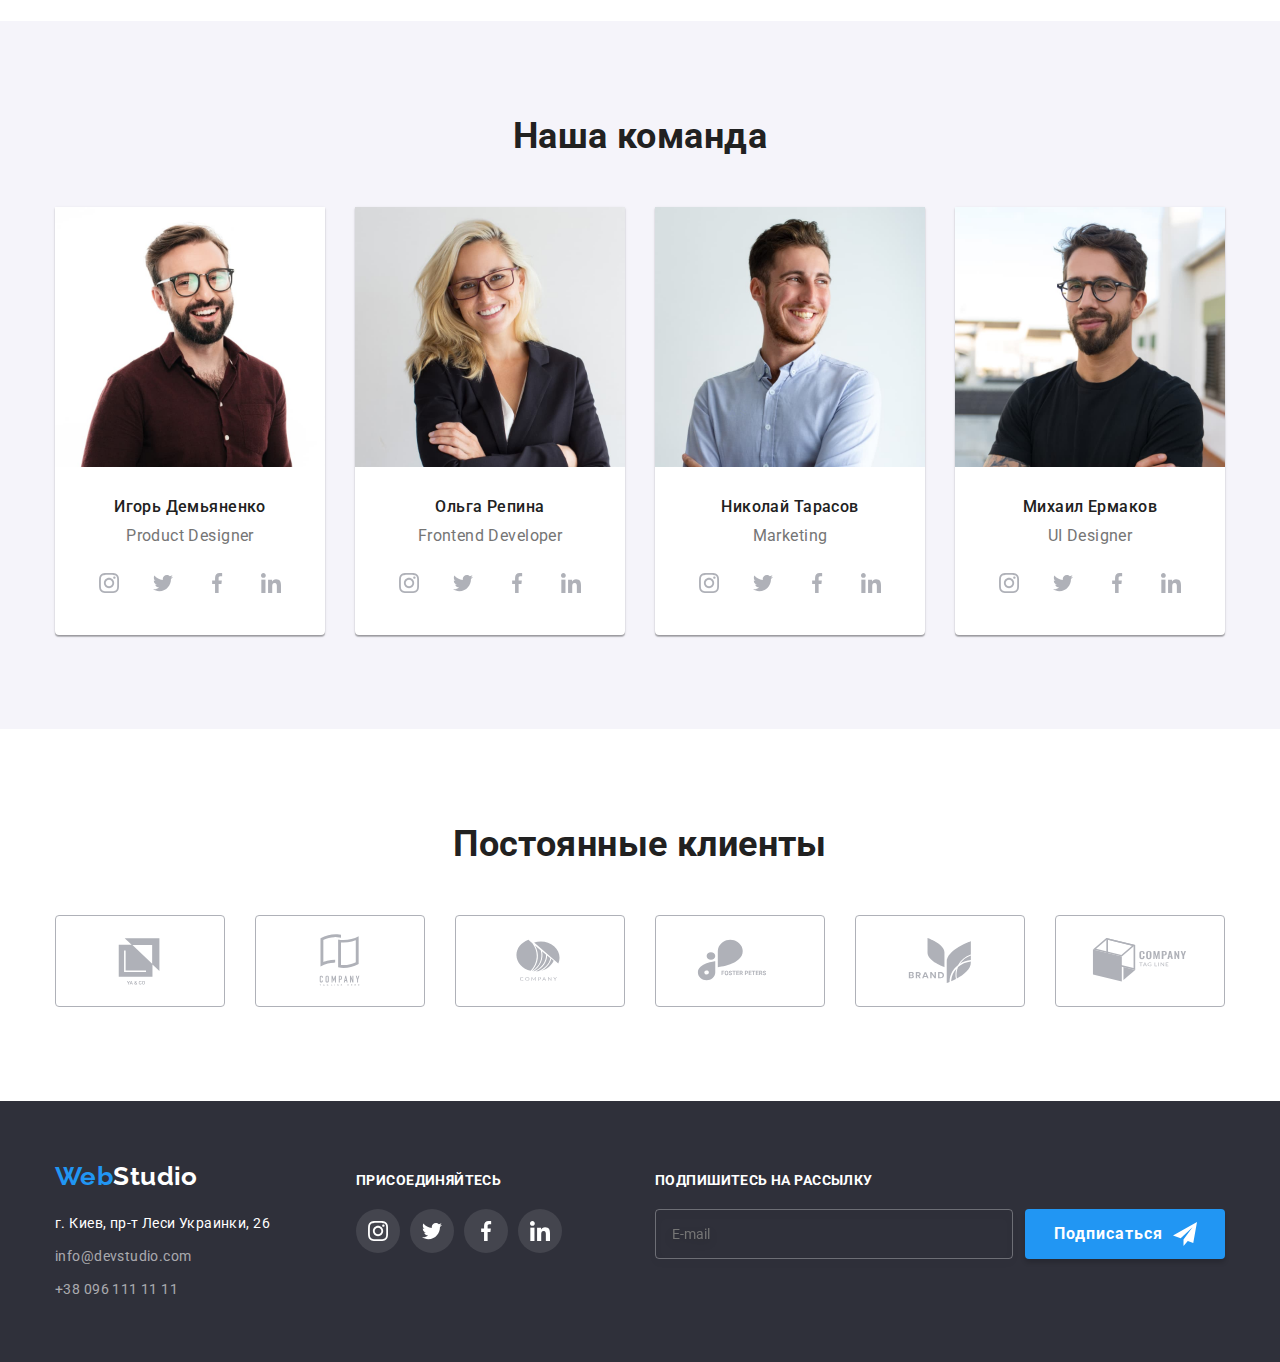
==== commit d8ff8851: "Updated css" ====
--- a/index.html
+++ b/index.html
@@ -21,11 +21,11 @@
     <!--Header-->
     <header class="page-header">
       <div class="container page-header--display">
-        <a href="./index.html" class="page-header__logo link" lang="en">
+        <a href="./index.html" class="page-header__logo" lang="en">
           <span class="page-header__logo--accent">Web</span>Studio
         </a>
         <nav class="navigation">
-          <ul class="navigation__list list">
+          <ul class="navigation__list">
             <li class="navigation__item navigation__item--current">
               <a href="./index.html" class="navigation__link">Студия</a>
             </li>
@@ -37,7 +37,7 @@
             </li>
           </ul>
         </nav>
-        <ul class="contacts list">
+        <ul class="contacts">
           <li class="contacts__item">
             <a
               href="mailto:info@devstudio.com"
@@ -63,7 +63,7 @@
     </header>
     <main>
       <!--Index-Section1-Hero-->
-      <section class="hero section overlay">
+      <section class="hero">
         <div class="container">
           <h1 class="hero__title">Эффективные решения для вашего бизнеса</h1>
           <button type="button" class="hero__btn" data-modal-open>
@@ -72,10 +72,10 @@
         </div>
       </section>
       <!--Index-Section2-Features-->
-      <section class="features section">
+      <section class="features">
         <div class="container">
-          <h2 class="feature__title visually-hidden">Преимущества</h2>
-          <ul class="features__list list">
+          <h2 class="feature__title">Преимущества</h2>
+          <ul class="features__list">
             <li class="features__item">
               <div class="features__wrapper">
                 <svg class="features__icon" width="70" height="70">
@@ -128,13 +128,13 @@
         </div>
       </section>
       <!--Index-Section3-Work-->
-      <section class="work section">
+      <section class="work">
         <div class="container">
           <h2 class="work__title">Чем мы занимаемся</h2>
-          <ul class="work__list list">
+          <ul class="work__list">
             <li class="work__item">
               <img
-                class="work__img"
+                class="work__icon"
                 src="./images/box1.jpg"
                 alt="Код"
                 width="370"
@@ -143,7 +143,7 @@
             </li>
             <li class="work__item">
               <img
-                class="work__img"
+                class="work__icon"
                 src="./images/box2.jpg"
                 alt="Дизайн"
                 width="370"
@@ -152,7 +152,7 @@
             </li>
             <li class="work__item">
               <img
-                class="work__img"
+                class="work__icon"
                 src="./images/box3.jpg"
                 alt="Технологии"
                 width="370"
@@ -163,13 +163,13 @@
         </div>
       </section>
       <!--Index-Section4-Team-->
-      <section class="team section">
+      <section class="team">
         <div class="container">
           <h2 class="team__title">Наша команда</h2>
-          <ul class="team__list list">
+          <ul class="team__list">
             <li class="team__item">
               <img
-                class="team__img"
+                class="team__icon"
                 src="./images/Product_Designer.jpg"
                 alt="Игорь Демьяненко"
                 width="270"
@@ -177,39 +177,30 @@
               <div class="team__wrapper">
                 <h3 class="team__subtitle">Игорь Демьяненко</h3>
                 <p class="team__text" lang="en">Product Designer</p>
-                <ul class="social list">
-                  <li class="social__item">
-                    <a
-                      href="https://www.instagram.com/"
-                      class="social__link link"
-                    >
+                <ul class="social">
+                  <li class="social__item">
+                    <a href="https://www.instagram.com/" class="social__link">
                       <svg class="social__icon" width="20" height="20">
                         <use href="./images/icons.svg#icon-instagram"></use>
                       </svg>
                     </a>
                   </li>
                   <li class="social__item">
-                    <a href="https://twitter.com/" class="social__link link">
+                    <a href="https://twitter.com/" class="social__link">
                       <svg class="social__icon" width="20" height="20">
                         <use href="./images/icons.svg#icon-twitter"></use>
                       </svg>
                     </a>
                   </li>
                   <li class="social__item">
-                    <a
-                      href="https://www.facebook.com/"
-                      class="social__link link"
-                    >
+                    <a href="https://www.facebook.com/" class="social__link">
                       <svg class="social__icon" width="20" height="20">
                         <use href="./images/icons.svg#icon-facebook"></use>
                       </svg>
                     </a>
                   </li>
                   <li class="social__item">
-                    <a
-                      href="https://www.linkedin.com/"
-                      class="social__link link"
-                    >
+                    <a href="https://www.linkedin.com/" class="social__link">
                       <svg class="social__icon" width="20" height="20">
                         <use href="./images/icons.svg#icon-linkedin"></use>
                       </svg>
@@ -220,7 +211,7 @@
             </li>
             <li class="team__item">
               <img
-                class="team__img"
+                class="team__icon"
                 src="./images/Frontend_Developer.jpg"
                 alt="Ольга Репина"
                 width="270"
@@ -228,39 +219,30 @@
               <div class="team__wrapper">
                 <h3 class="team__subtitle">Ольга Репина</h3>
                 <p class="team__text" lang="en">Frontend Developer</p>
-                <ul class="social list">
-                  <li class="social__item">
-                    <a
-                      href="https://www.instagram.com/"
-                      class="social__link link"
-                    >
+                <ul class="social">
+                  <li class="social__item">
+                    <a href="https://www.instagram.com/" class="social__link">
                       <svg class="social__icon" width="20" height="20">
                         <use href="./images/icons.svg#icon-instagram"></use>
                       </svg>
                     </a>
                   </li>
                   <li class="social__item">
-                    <a href="https://twitter.com/" class="social__link link">
+                    <a href="https://twitter.com/" class="social__link">
                       <svg class="social__icon" width="20" height="20">
                         <use href="./images/icons.svg#icon-twitter"></use>
                       </svg>
                     </a>
                   </li>
                   <li class="social__item">
-                    <a
-                      href="https://www.facebook.com/"
-                      class="social__link link"
-                    >
+                    <a href="https://www.facebook.com/" class="social__link">
                       <svg class="social__icon" width="20" height="20">
                         <use href="./images/icons.svg#icon-facebook"></use>
                       </svg>
                     </a>
                   </li>
                   <li class="social__item">
-                    <a
-                      href="https://www.linkedin.com/"
-                      class="social__link link"
-                    >
+                    <a href="https://www.linkedin.com/" class="social__link">
                       <svg class="social__icon" width="20" height="20">
                         <use href="./images/icons.svg#icon-linkedin"></use>
                       </svg>
@@ -271,7 +253,7 @@
             </li>
             <li class="team__item">
               <img
-                class="team__img"
+                class="team__icon"
                 src="./images/Marketing.jpg"
                 alt="Николай Тарасов"
                 width="270"
@@ -279,39 +261,30 @@
               <div class="team__wrapper">
                 <h3 class="team__subtitle">Николай Тарасов</h3>
                 <p class="team__text" lang="en">Marketing</p>
-                <ul class="social list">
-                  <li class="social__item">
-                    <a
-                      href="https://www.instagram.com/"
-                      class="social__link link"
-                    >
+                <ul class="social">
+                  <li class="social__item">
+                    <a href="https://www.instagram.com/" class="social__link">
                       <svg class="social__icon" width="20" height="20">
                         <use href="./images/icons.svg#icon-instagram"></use>
                       </svg>
                     </a>
                   </li>
                   <li class="social__item">
-                    <a href="https://twitter.com/" class="social__link link">
+                    <a href="https://twitter.com/" class="social__link">
                       <svg class="social__icon" width="20" height="20">
                         <use href="./images/icons.svg#icon-twitter"></use>
                       </svg>
                     </a>
                   </li>
                   <li class="social__item">
-                    <a
-                      href="https://www.facebook.com/"
-                      class="social__link link"
-                    >
+                    <a href="https://www.facebook.com/" class="social__link">
                       <svg class="social__icon" width="20" height="20">
                         <use href="./images/icons.svg#icon-facebook"></use>
                       </svg>
                     </a>
                   </li>
                   <li class="social__item">
-                    <a
-                      href="https://www.linkedin.com/"
-                      class="social__link link"
-                    >
+                    <a href="https://www.linkedin.com/" class="social__link">
                       <svg class="social__icon" width="20" height="20">
                         <use href="./images/icons.svg#icon-linkedin"></use>
                       </svg>
@@ -322,7 +295,7 @@
             </li>
             <li class="team__item">
               <img
-                class="team__img"
+                class="team__icon"
                 src="./images/UI_Designer.jpg"
                 alt="Михаил Ермаков"
                 width="270"
@@ -330,39 +303,30 @@
               <div class="team__wrapper">
                 <h3 class="team__subtitle">Михаил Ермаков</h3>
                 <p class="team__text" lang="en">UI Designer</p>
-                <ul class="social list">
-                  <li class="social__item">
-                    <a
-                      href="https://www.instagram.com/"
-                      class="social__link link"
-                    >
+                <ul class="social">
+                  <li class="social__item">
+                    <a href="https://www.instagram.com/" class="social__link">
                       <svg class="social__icon" width="20" height="20">
                         <use href="./images/icons.svg#icon-instagram"></use>
                       </svg>
                     </a>
                   </li>
                   <li class="social__item">
-                    <a href="https://twitter.com/" class="social__link link">
+                    <a href="https://twitter.com/" class="social__link">
                       <svg class="social__icon" width="20" height="20">
                         <use href="./images/icons.svg#icon-twitter"></use>
                       </svg>
                     </a>
                   </li>
                   <li class="social__item">
-                    <a
-                      href="https://www.facebook.com/"
-                      class="social__link link"
-                    >
+                    <a href="https://www.facebook.com/" class="social__link">
                       <svg class="social__icon" width="20" height="20">
                         <use href="./images/icons.svg#icon-facebook"></use>
                       </svg>
                     </a>
                   </li>
                   <li class="social__item">
-                    <a
-                      href="https://www.linkedin.com/"
-                      class="social__link link"
-                    >
+                    <a href="https://www.linkedin.com/" class="social__link">
                       <svg class="social__icon" width="20" height="20">
                         <use href="./images/icons.svg#icon-linkedin"></use>
                       </svg>
@@ -375,47 +339,47 @@
         </div>
       </section>
       <!--Index-Section5-Clients-->
-      <section class="clients section">
+      <section class="clients">
         <div class="container">
           <h2 class="clients__title">Постоянные клиенты</h2>
-          <ul class="clients__list list">
+          <ul class="clients__list">
             <li class="clients__item">
-              <a href="" class="clients__link link">
+              <a href="" class="clients__link">
                 <svg class="clients__icon" width="106" height="60">
                   <use href="./images/icons.svg#icon-p1"></use>
                 </svg>
               </a>
             </li>
             <li class="clients__item">
-              <a href="" class="clients__link link">
+              <a href="" class="clients__link">
                 <svg class="clients__icon" width="106" height="60">
                   <use href="./images/icons.svg#icon-p2"></use>
                 </svg>
               </a>
             </li>
             <li class="clients__item">
-              <a href="" class="clients__link link">
+              <a href="" class="clients__link">
                 <svg class="clients__icon" width="106" height="60">
                   <use href="./images/icons.svg#icon-p3"></use>
                 </svg>
               </a>
             </li>
             <li class="clients__item">
-              <a href="" class="clients__link link">
+              <a href="" class="clients__link">
                 <svg class="clients__icon" width="106" height="60">
                   <use href="./images/icons.svg#icon-p4"></use>
                 </svg>
               </a>
             </li>
             <li class="clients__item">
-              <a href="" class="clients__link link">
+              <a href="" class="clients__link">
                 <svg class="clients__icon" width="106" height="60">
                   <use href="./images/icons.svg#icon-p5"></use>
                 </svg>
               </a>
             </li>
             <li class="clients__item">
-              <a href="" class="clients__link link">
+              <a href="" class="clients__link">
                 <svg class="clients__icon" width="106" height="60">
                   <use href="./images/icons.svg#icon-p6"></use>
                 </svg>
@@ -429,12 +393,12 @@
     <footer class="page-footer">
       <div class="container page-footer--display">
         <div class="page-footer--wrapper">
-          <a href="./index.html" class="page-footer__logo link" lang="en">
+          <a href="./index.html" class="page-footer__logo" lang="en">
             <span class="page-footer__logo--accent">Web</span>Studio
           </a>
           <address class="address">
             <p class="address__text">г. Киев, пр-т Леси Украинки, 26</p>
-            <ul class="address__list list">
+            <ul class="address__list">
               <li class="address__item">
                 <a
                   href="mailto:info@devstudio.com"
@@ -453,30 +417,30 @@
         </div>
         <div class="follow">
           <p class="follow__title">присоединяйтесь</p>
-          <ul class="follow list">
+          <ul class="follow__list">
             <li class="follow__item">
-              <a href="https://www.instagram.com/" class="follow__link link">
+              <a href="https://www.instagram.com/" class="follow__link">
                 <svg class="follow__icon" width="20" height="20">
                   <use href="./images/icons.svg#icon-instagram"></use>
                 </svg>
               </a>
             </li>
             <li class="follow__item">
-              <a href="https://twitter.com/" class="follow__link link">
+              <a href="https://twitter.com/" class="follow__link">
                 <svg class="follow__icon" width="20" height="20">
                   <use href="./images/icons.svg#icon-twitter"></use>
                 </svg>
               </a>
             </li>
             <li class="follow__item">
-              <a href="https://www.facebook.com/" class="follow__link link">
+              <a href="https://www.facebook.com/" class="follow__link">
                 <svg class="follow__icon" width="20" height="20">
                   <use href="./images/icons.svg#icon-facebook"></use>
                 </svg>
               </a>
             </li>
             <li class="follow__item">
-              <a href="https://www.linkedin.com/" class="follow__link link">
+              <a href="https://www.linkedin.com/" class="follow__link">
                 <svg class="follow__icon" width="20" height="20">
                   <use href="./images/icons.svg#icon-linkedin"></use>
                 </svg>
@@ -538,7 +502,7 @@
             </svg>
           </div>
           <label class="field__label" for="comment">Комментарий</label>
-          <div class="field__wrapper last">
+          <div class="field__wrapper field__wrapper--last">
             <textarea
               class="field__comment"
               name="comment"
--- a/css/styles.css
+++ b/css/styles.css
@@ -29,8 +29,7 @@
   letter-spacing: 0.03em;
 }
 
-.list {
-  list-style: none;
+ul {
   padding: 0;
   margin: 0;
 }
@@ -47,10 +46,8 @@
 
 img {
   display: block;
-}
-
-.link {
-  text-decoration: none;
+  max-width: 100%;
+  height: auto;
 }
 
 .container {
@@ -80,60 +77,57 @@
   padding-bottom: 94px;
 }
 
-/* ----------------------------logo-----------------------------*/
-.page-header__logo--accent,
-.page-footer__logo--accent,
-.page-header__logo,
-.page-footer__logo {
-  font-family: Raleway, sans-serif;
-  font-weight: 700;
-  font-size: 26px;
-  line-height: 1.19;
-}
-
-.page-header__logo--accent,
-.page-footer__logo--accent {
-  color: var(--accent-color);
-}
-
-.page-header__logo {
-  color: var(--logo-black-color);
-}
-
-.page-footer__logo {
-  display: inline-block;
-  color: var(--white-color);
-  margin-bottom: 20px;
-}
 /* ---------------------------header--------------------------- */
 .page-header {
   border-bottom: 1px solid var(--header-border-color);
 }
+
 .page-header--display {
   display: flex;
   align-items: center;
 }
 
+.page-header__logo {
+  font-family: Raleway, sans-serif;
+  font-weight: 700;
+  font-size: 26px;
+  line-height: 1.19;
+  color: var(--logo-black-color);
+  text-decoration: none;
+}
+
+.page-header__logo--accent {
+  color: var(--accent-color);
+}
+
+/* header-navigation */
 .navigation {
   margin-left: 93px;
 }
 
 .navigation__list {
   display: flex;
-}
-
-.navigation__list .navigation__item + .navigation__item {
-  margin-left: 50px;
-}
-
-.navigation__list .navigation__link.navigation__item--current {
+  font-weight: 500;
+  line-height: 1.14;
+  letter-spacing: 0.02em;
+  list-style: none;
+}
+
+.navigation__item {
+  position: relative;
+}
+
+.navigation__item:not(:last-child) {
+  margin-right: 50px;
+}
+
+.navigation__item--current {
   color: var(--accent-color);
-  position: relative;
-}
-
-.navigation__list .navigation__link.navigation__item--current::after {
+}
+
+.navigation__item--current::after {
+  content: '';
   display: block;
-  content: '';
   width: 100%;
   height: 4px;
   background-color: var(--accent-color);
@@ -142,47 +136,48 @@
   bottom: -1px;
 }
 
-.navigation__list .navigation__link {
+.navigation__link {
   color: var(--primary-text-color);
   display: block;
-  padding-top: 32px;
-  padding-bottom: 32px;
+  padding: 32px 0;
+  text-decoration: none;
   transition-property: color;
   transition-duration: 250ms;
   transition-timing-function: cubic-bezier(0.4, 0, 0.2, 1);
 }
 
+.navigation__link:hover,
+.navigation__link:focus {
+  color: var(--accent-color);
+}
+
+/* header-contacts */
 .contacts {
   display: flex;
   margin-left: auto;
-}
-
-.contacts__item + .contacts__item {
-  margin-left: 50px;
-}
-
-.contacts .contacts__link {
-  color: var(--secondary-text-color);
-  padding-top: 32px;
-  padding-bottom: 32px;
-  transition-property: color;
-  transition-duration: 250ms;
-  transition-timing-function: cubic-bezier(0.4, 0, 0.2, 1);
-}
-
-.navigation__list .contacts__link,
-.contacts .contacts__link {
   font-weight: 500;
   line-height: 1.14;
   letter-spacing: 0.02em;
-}
-
-.navigation__list .navigation__link:hover,
-.navigation__list .navigation__link:focus,
-.contacts .contacts__link:hover,
-.contacts .contacts__link:focus,
-.address__list .contacts__link:hover,
-.address__list .contacts__link:focus {
+  list-style: none;
+}
+
+.contacts__item:not(:first-child) {
+  margin-left: 30px;
+}
+
+.contacts__link {
+  display: flex;
+  align-items: center;
+  color: var(--secondary-text-color);
+  padding: 32px 0;
+  text-decoration: none;
+  transition-property: color;
+  transition-duration: 250ms;
+  transition-timing-function: cubic-bezier(0.4, 0, 0.2, 1);
+}
+
+.contacts__link:hover,
+.contacts__link:focus {
   color: var(--accent-color);
 }
 
@@ -190,50 +185,73 @@
   margin-right: 10px;
   fill: currentColor;
 }
-.contacts .contacts__item .contacts__link {
-  display: flex;
-  align-items: center;
-}
 
 /* --------------------------footer---------------------------- */
 
 .page-footer {
+  color: var(--white-color);
   background-color: var(--tertiary-bg-color);
-  padding-top: 60px;
-  padding-bottom: 60px;
+  padding: 60px 0px;
+}
+
+.page-footer--display {
+  display: flex;
+  align-items: baseline;
 }
 
 .page-footer--wrapper {
   width: 231px;
 }
 
+.page-footer__logo {
+  font-family: Raleway, sans-serif;
+  font-weight: 700;
+  font-size: 26px;
+  line-height: 1.19;
+  text-decoration: none;
+  display: inline-block;
+  color: var(--white-color);
+  margin-bottom: 20px;
+  display: block;
+}
+
+.page-footer__logo--accent {
+  color: var(--accent-color);
+}
+
+/* footer-address */
 .address {
   font-style: normal;
   line-height: 1.71;
 }
 
 .address__text {
-  color: var(--white-color);
   margin-top: 0;
   margin-bottom: 9px;
 }
 
-.address__item {
+.address__list {
+  list-style: none;
+}
+
+.address__item:not(:last-child) {
   margin-bottom: 9px;
 }
 
-.address__list .address__link {
+.address__link {
   color: var(--footer-text-color);
+  text-decoration: none;
   transition-property: color;
   transition-duration: 250ms;
   transition-timing-function: cubic-bezier(0.4, 0, 0.2, 1);
 }
 
-.page-footer--display {
-  display: flex;
-  align-items: baseline;
-}
-
+.address__link:hover,
+.address__link:focus {
+  color: var(--accent-color);
+}
+
+/* footer-follow */
 .follow {
   margin-left: 70px;
 }
@@ -242,15 +260,47 @@
   font-weight: 700;
   line-height: 1.14;
   text-transform: uppercase;
-  color: var(--white-color);
   margin-bottom: 20px;
 }
 
-.subscription__form {
-  display: flex;
-  flex-direction: column;
-}
-
+.follow__list {
+  display: flex;
+  list-style: none;
+}
+
+.follow__item {
+  width: 44px;
+  height: 44px;
+}
+
+.follow__item:not(:first-child) {
+  margin-left: 10px;
+}
+
+.follow__link {
+  width: 100%;
+  height: 100%;
+  display: flex;
+  text-decoration: none;
+  align-items: center;
+  justify-content: center;
+  background-color: rgba(255, 255, 255, 0.1);
+  border-radius: 50%;
+  transition-property: background-color;
+  transition-duration: 250ms;
+  transition-timing-function: cubic-bezier(0.4, 0, 0.2, 1);
+}
+
+.follow__link:hover,
+.follow__link:focus {
+  background-color: var(--accent-color);
+}
+
+.follow__icon {
+  fill: var(--white-color);
+}
+
+/* footer-subscription */
 .subscription {
   margin-left: 93px;
 }
@@ -260,7 +310,6 @@
   line-height: 1.14;
   text-transform: uppercase;
   display: block;
-  color: var(--white-color);
   margin-bottom: 20px;
 }
 
@@ -287,7 +336,6 @@
   padding: 10px 28px 10px 29px;
   display: flex;
   align-items: center;
-  font-style: normal;
   font-weight: 700;
   font-size: 16px;
   line-height: 1.88;
@@ -301,38 +349,7 @@
 .subscription__icon {
   margin-left: 10px;
 }
-
-/* .subscription__btn:hover,
-.subscription__btn:focus {
-  background-color: var(--button-hover-color);
-} */
-/* .footer-soc-list {
-  display: flex;
-  justify-content: center;
-}
-
-.footer-soc-item + .footer-soc-item {
-  margin-left: 10px;
-}
-.footer-soc-link {
-  width: 44px;
-  height: 44px;
-  border-radius: 50%;
-  display: flex;
-  align-items: center;
-  justify-content: center;
-  background-color: rgba(255, 255, 255, 0.1);
-  filter: drop-shadow(0px 4px 4px rgba(0, 0, 0, 0.25));
-}
-.footer-soc-link:hover,
-.footer-soc-link:focus {
-  background-color: var(--accent-color);
-}
-
-.footer-soc-icon {
-  fill: var(--primary-bg-color);
-} */
-
+/* ------------------------------------------------------------ */
 /*                         Modal                                */
 .backdrop {
   position: fixed;
@@ -361,11 +378,8 @@
   top: 50%;
   left: 50%;
   transform: translate(-50%, -50%) scale(1);
-
   width: 528px;
-
   padding: 40px;
-
   background-color: var(--primary-bg-color);
   box-shadow: 0px 1px 3px rgba(0, 0, 0, 0.12), 0px 1px 1px rgba(0, 0, 0, 0.14),
     0px 2px 1px rgba(0, 0, 0, 0.2);
@@ -379,32 +393,26 @@
   position: absolute;
   top: 8px;
   right: 8px;
-
   width: 30px;
   height: 30px;
-
   display: flex;
   justify-content: center;
   align-items: center;
-
   background-color: var(--primary-bg-color);
   border-radius: 50%;
   border: 1px solid rgba(0, 0, 0, 0.1);
 }
 
-.modal__icon {
-  fill: var(--logo-black-color);
-}
-
-.modal__icon {
-  transition-property: fill;
-  transition-duration: 250ms;
-  transition-timing-function: cubic-bezier(0.4, 0, 0.2, 1);
-}
-
 .modal__btn:hover .modal__icon,
 .modal__btn:focus .modal__icon {
   fill: var(--button-hover-color);
+}
+
+.modal__icon {
+  fill: var(--logo-black-color);
+  transition-property: fill;
+  transition-duration: 250ms;
+  transition-timing-function: cubic-bezier(0.4, 0, 0.2, 1);
 }
 
 .modal__title {
@@ -413,7 +421,6 @@
   line-height: 1.15;
   text-align: center;
   color: var(--primary-text-color);
-
   margin-bottom: 12px;
 }
 
@@ -431,6 +438,10 @@
   flex-direction: column;
   position: relative;
   margin-bottom: 10px;
+}
+
+.field__wrapper--last {
+  margin-bottom: 20px;
 }
 
 .field__input {
@@ -445,26 +456,22 @@
   transition-timing-function: cubic-bezier(0.4, 0, 0.2, 1);
 }
 
+.field__input:focus {
+  border-color: var(--accent-color);
+}
+
+.field__input:focus + .field__icon {
+  fill: var(--accent-color);
+}
+
 .field__icon {
-  display: inline-block;
+  display: block;
   position: absolute;
   top: 11px;
   left: 12px;
   transition-property: fill;
   transition-duration: 250ms;
   transition-timing-function: cubic-bezier(0.4, 0, 0.2, 1);
-}
-
-.field__input:focus {
-  border-color: var(--accent-color);
-}
-
-.field__input:focus + .field__icon {
-  fill: var(--accent-color);
-}
-
-.field__comment:focus {
-  border-color: var(--accent-color);
 }
 
 .field__comment {
@@ -475,61 +482,20 @@
   border: 1px solid rgba(33, 33, 33, 0.2);
   border-radius: 4px;
   outline: none;
-}
-
-.field__wrapper.last {
-  margin-bottom: 20px;
+  transition-property: border-color;
+  transition-duration: 250ms;
+  transition-timing-function: cubic-bezier(0.4, 0, 0.2, 1);
+}
+
+.field__comment:focus {
+  border-color: var(--accent-color);
 }
 
 .field__comment::placeholder {
   font-size: 12px;
   line-height: 1.17;
   letter-spacing: 0.01em;
-
   color: rgba(117, 117, 117, 0.5);
-}
-
-.checkbox {
-  display: flex;
-  align-items: center;
-  justify-content: center;
-  margin-bottom: 30px;
-}
-
-.checkbox__label {
-  display: flex;
-  align-items: center;
-  justify-content: center;
-  cursor: pointer;
-}
-
-.checkbox__terms {
-  font-size: 14px;
-  line-height: 1.72;
-  color: var(--secondary-text-color);
-}
-
-.checkbox__link {
-  color: var(--accent-color);
-}
-
-.checkbox__input {
-  appearance: none;
-}
-
-.checkbox__icon {
-  margin-right: 8px;
-  border: 2px solid var(--primary-text-color);
-  border-radius: 4px;
-}
-
-.checkbox__input:checked + .checkbox__label .checkbox__icon {
-  background-color: var(--accent-color);
-  border: none;
-}
-
-.checkbox__input:focus + .checkbox__label .checkbox__icon {
-  border: 2px solid var(--accent-color);
 }
 
 .field__btn {
@@ -541,11 +507,9 @@
   cursor: pointer;
   color: var(--white-color);
   background-color: var(--accent-color);
-
   border-radius: 4px;
   box-shadow: 0px 4px 4px rgba(0, 0, 0, 0.15);
   border: none;
-
   padding: 10px 55px 10px 56px;
   min-width: 200px;
   display: flex;
@@ -555,11 +519,54 @@
   transition-duration: 250ms;
   transition-timing-function: cubic-bezier(0.4, 0, 0.2, 1);
 }
+
 .field__btn:hover,
 .field__btn:focus {
   background-color: var(--button-hover-color);
 }
 
+.checkbox {
+  display: flex;
+  align-items: center;
+  justify-content: center;
+  margin-bottom: 30px;
+}
+
+.checkbox__input {
+  appearance: none;
+}
+
+.checkbox__input:checked + .checkbox__label .checkbox__icon {
+  background-color: var(--accent-color);
+  border: none;
+}
+
+.checkbox__input:focus + .checkbox__label .checkbox__icon {
+  border: 2px solid var(--accent-color);
+}
+
+.checkbox__label {
+  display: flex;
+  align-items: center;
+  justify-content: center;
+  cursor: pointer;
+  font-size: 14px;
+  line-height: 1.72;
+}
+
+.checkbox__icon {
+  margin-right: 7px;
+  border: 2px solid var(--primary-text-color);
+  border-radius: 4px;
+}
+
+.checkbox__terms {
+  color: var(--secondary-text-color);
+}
+
+.checkbox__link {
+  color: var(--accent-color);
+}
 /* ------------------------------------------------------------ */
 /*                       Index Main                             */
 /* ------------------------------------------------------------ */
@@ -567,8 +574,18 @@
 .hero {
   text-align: center;
   background-color: var(--hero-bg-color);
-  padding-top: 200px;
-  padding-bottom: 200px;
+  padding: 200px 0px;
+  margin-left: auto;
+  margin-right: auto;
+  max-width: 1600px;
+  background-image: linear-gradient(
+      rgba(47, 48, 58, 0.4),
+      rgba(47, 48, 58, 0.4)
+    ),
+    url(../images/hero.jpg);
+  background-repeat: no-repeat;
+  background-position: center;
+  background-size: cover;
 }
 
 .hero__title {
@@ -599,9 +616,6 @@
   min-width: 200px;
   text-align: center;
   display: inline-block;
-}
-
-.hero__btn {
   transition-property: background-color;
   transition-duration: 250ms;
   transition-timing-function: cubic-bezier(0.4, 0, 0.2, 1);
@@ -611,51 +625,39 @@
 .hero__btn:focus {
   background-color: var(--button-hover-color);
 }
-
-.overlay {
-  max-width: 1600px;
-  height: 600px;
-  margin-left: auto;
-  margin-right: auto;
-  background-image: linear-gradient(
-      rgba(47, 48, 58, 0.4),
-      rgba(47, 48, 58, 0.4)
-    ),
-    url(../images/hero.jpg);
-  background-repeat: no-repeat;
-  background-position: center;
-  background-size: cover;
-}
 /* ------------------------------------------------------------ */
 /*                    Index-Section2-Features                   */
+.features {
+  padding-top: 94px;
+  padding-bottom: 94px;
+}
+
+.features__title {
+  position: absolute;
+  width: 1px;
+  height: 1px;
+  margin: -1px;
+  border: 0;
+  padding: 0;
+  white-space: nowrap;
+  clip-path: inset(100%);
+  clip: rect(0 0 0 0);
+  overflow: hidden;
+}
+
 .features__list {
   display: flex;
   flex-wrap: wrap;
   justify-content: center;
-}
-
-.features__list .features__item {
+  list-style: none;
+}
+
+.features__item {
   width: 270px;
 }
 
-.features__list .features__item + .features__item {
+.features__item:not(:first-child) {
   margin-left: 30px;
-}
-
-.features__list .features__subtitle {
-  font-weight: 700;
-  line-height: 1.14;
-  font-size: 14px;
-  text-transform: uppercase;
-  margin-top: 0;
-  margin-bottom: 10px;
-}
-
-.features__list .features__text {
-  color: var(--secondary-text-color);
-  line-height: 1.71;
-  margin-top: 0;
-  margin-bottom: 0;
 }
 
 .features__wrapper {
@@ -669,57 +671,25 @@
   margin-bottom: 30px;
 }
 
-/* .features__list .item::before {
-  display: block;
-  content: '';
-  height: 120px;
-  background-color: var(--secondary-bg-color);
-  background-repeat: no-repeat;
-  background-position: center;
-} */
-/* .features__list .item:nth-child(1):before {
-  background-image: url(../images/antenna.svg);
-}
-.features__list .item:nth-child(2):before {
-  background-image: url(../images/clock.svg);
-}
-.features__list .item:nth-child(3):before {
-  background-image: url(../images/diagram.svg);
-}
-.features__list .item:nth-child(4):before {
-  background-image: url(../images/astronaut.svg);
-} */
-/* .features__list .antenna::before {
-  background-image: url(../images/antenna.svg);
-}
-.features__list .clock::before {
-  background-image: url(../images/clock.svg);
-}
-
-.features__list .diagramm::before {
-  background-image: url(../images/diagram.svg);
-}
-
-.features__list .astronaut::before {
-  background-image: url(../images/astronaut.svg);
-} */
+.features__subtitle {
+  font-weight: 700;
+  line-height: 1.14;
+  font-size: 14px;
+  text-transform: uppercase;
+  margin-bottom: 10px;
+}
+
+.features__text {
+  color: var(--secondary-text-color);
+  line-height: 1.71;
+
+  text-align: left;
+}
 /* ------------------------------------------------------------ */
 /*                      Index-Section3-Work                     */
 .work {
   padding-top: 0;
-}
-
-.work__list {
-  display: flex;
-}
-
-.work__list .work__item {
-  width: calc((100% - 60px) / 3);
-  position: relative;
-}
-
-.work__list .work__item + .work__item {
-  margin-left: 30px;
+  padding-bottom: 94px;
 }
 
 .work__title {
@@ -728,8 +698,18 @@
   font-size: 36px;
   line-height: 1.17;
   text-align: center;
-  margin-top: 0;
   margin-bottom: 50px;
+}
+
+.work__list {
+  display: flex;
+  justify-content: space-between;
+  list-style: none;
+}
+
+.work__item {
+  display: inline-block;
+  position: relative;
 }
 
 .work__text {
@@ -748,21 +728,8 @@
 /*                      Index-Section4-Team                     */
 .team {
   background-color: var(--secondary-bg-color);
-}
-.team__list {
-  display: flex;
-}
-
-.team__list .team__item {
-  width: 270px;
-  border-radius: 0px 0px 4px 4px;
-  overflow: hidden;
-  box-shadow: 0px 1px 3px rgba(0, 0, 0, 0.12), 0px 1px 1px rgba(0, 0, 0, 0.14),
-    0px 2px 1px rgba(0, 0, 0, 0.2);
-}
-
-.team__list .team__item + .team__item {
-  margin-left: 30px;
+  padding-top: 94px;
+  padding-bottom: 94px;
 }
 
 .team__title {
@@ -771,45 +738,63 @@
   font-size: 36px;
   line-height: 1.17;
   text-align: center;
-  margin-top: 0;
   margin-bottom: 50px;
+}
+
+.team__list {
+  display: flex;
+  justify-content: space-between;
+  list-style: none;
+}
+
+.team__item {
+  width: 270px;
+  background-color: var(--primary-bg-color);
+  border-radius: 0px 0px 4px 4px;
+  box-shadow: 0px 1px 3px rgba(0, 0, 0, 0.12), 0px 1px 1px rgba(0, 0, 0, 0.14),
+    0px 2px 1px rgba(0, 0, 0, 0.2);
+}
+
+.team__wrapper {
+  text-align: center;
+  padding: 30px;
+  padding-bottom: 30px;
 }
 
 .team__subtitle {
   font-weight: 500;
+  font-size: 16px;
+  line-height: 1.19;
   margin-bottom: 10px;
 }
 
 .team__text {
   color: var(--secondary-text-color);
-  margin-bottom: 16px;
-}
-
-.team__subtitle,
-.team__text {
   font-size: 16px;
   line-height: 1.19;
-}
-
-.team__wrapper {
-  text-align: center;
-  padding-top: 30px;
-  padding-bottom: 30px;
-  background-color: var(--primary-bg-color);
+  margin-bottom: 16px;
 }
 
 .social {
   display: flex;
   justify-content: center;
-}
-
-.social__item + .social__item {
-  margin-left: 10px;
-}
-.social__link {
+  list-style: none;
+}
+
+.social__item {
   width: 44px;
   height: 44px;
+}
+
+.social__item:not(:first-child) {
+  margin-left: 10px;
+}
+
+.social__link {
+  width: 100%;
+  height: 100%;
   border-radius: 50%;
+  text-decoration: none;
   display: flex;
   align-items: center;
   justify-content: center;
@@ -817,20 +802,14 @@
   transition-duration: 250ms;
   transition-timing-function: cubic-bezier(0.4, 0, 0.2, 1);
 }
-.footer .social__link {
-  background-color: rgba(255, 255, 255, 0.1);
-}
-.footer-social__icon {
-  fill: white;
-}
+
 .social__link:hover,
 .social__link:focus {
   background-color: var(--accent-color);
 }
+
 .social__icon {
   fill: var(--icon-color);
-}
-.social__icon {
   transition-property: fill;
   transition-duration: 250ms;
   transition-timing-function: cubic-bezier(0.4, 0, 0.2, 1);
@@ -842,6 +821,11 @@
 }
 /* ------------------------------------------------------------ */
 /*                     Index-Section5-Clients                   */
+.clients {
+  padding-top: 94px;
+  padding-bottom: 94px;
+}
+
 .clients__title {
   font-weight: 700;
   font-size: 36px;
@@ -850,58 +834,87 @@
   color: var(--primary-text-color);
   margin-bottom: 50px;
 }
+
+.clients__list {
+  display: flex;
+  justify-content: center;
+  align-items: center;
+  list-style: none;
+}
+
+.clients__item {
+  width: 170px;
+  height: 92px;
+}
+
+.clients__item:not(:first-child) {
+  margin-left: 30px;
+}
+
 .clients__link {
   width: 100%;
-  height: 92px;
+  height: 100%;
+  text-decoration: none;
   display: flex;
   justify-content: center;
   align-items: center;
   border: 1px solid var(--icon-color);
   border-radius: 4px;
-}
-
-.clients__list {
-  display: flex;
-  justify-content: center;
-  align-items: center;
-}
-.clients__item {
-  width: 170px;
-}
-.clients__link {
   transition-property: border-color;
   transition-duration: 250ms;
   transition-timing-function: cubic-bezier(0.4, 0, 0.2, 1);
 }
-.clients__icon {
-  transition-property: fill;
-  transition-duration: 250ms;
-  transition-timing-function: cubic-bezier(0.4, 0, 0.2, 1);
-}
-
-.clients__item + .clients__item {
-  margin-left: 30px;
+
+.clients__link:hover,
+.clients__link:focus {
+  border-color: var(--accent-color);
 }
 
 .clients__icon {
   fill: var(--icon-color);
-}
-
-.clients__link:hover,
-.clients__link:focus {
-  border: 1px solid var(--accent-color);
+  transition-property: fill;
+  transition-duration: 250ms;
+  transition-timing-function: cubic-bezier(0.4, 0, 0.2, 1);
 }
 
 .clients__link:hover .clients__icon,
 .clients__link:focus .clients__icon {
   fill: var(--accent-color);
 }
-
 /* ------------------------------------------------------------ */
 /*                      Portfolio-Main                          */
 /* ------------------------------------------------------------ */
 /*                     Portfolio-Filters                        */
-.button-filters {
+.projects {
+  padding-top: 94px;
+  padding-bottom: 94px;
+}
+
+.projects__title {
+  position: absolute;
+  width: 1px;
+  height: 1px;
+  margin: -1px;
+  border: 0;
+  padding: 0;
+  white-space: nowrap;
+  clip-path: inset(100%);
+  clip: rect(0 0 0 0);
+  overflow: hidden;
+}
+
+.filters {
+  margin-bottom: 50px;
+  display: flex;
+  justify-content: center;
+  list-style: none;
+}
+
+.filters__item:not(:first-child) {
+  margin-left: 8px;
+}
+
+.filters__btn {
   cursor: pointer;
   background-color: var(--secondary-bg-color);
   font-weight: 500;
@@ -911,69 +924,72 @@
   border: none;
   border-radius: 4px;
   padding: 6px 22px;
-  display: inline-block;
+  display: block;
   text-align: center;
   transition-property: background-color, color, box-shadow;
   transition-duration: 250ms;
   transition-timing-function: cubic-bezier(0.4, 0, 0.2, 1);
 }
 
-.button-filters:hover,
-.button-filters:focus,
-.current-filter {
+.filters__btn:hover,
+.filters__btn:focus,
+.filters__btn--current {
   color: var(--white-color);
   background-color: var(--accent-color);
   box-shadow: 0px 3px 1px rgba(0, 0, 0, 0.1), 0px 1px 2px rgba(0, 0, 0, 0.08),
     0px 2px 2px rgba(0, 0, 0, 0.12);
 }
-
-.portfolio-projects-filters-list {
-  margin-bottom: 50px;
+/* ------------------------------------------------------------ */
+/*                   Portfolio-Projects                         */
+.projects__list {
   display: flex;
   flex-wrap: wrap;
-  justify-content: center;
-}
-.portfolio-projects-filters-list .item + .item {
-  margin-left: 8px;
-}
-
-/* ------------------------------------------------------------ */
-/*                   Portfolio-Projects                         */
-.portfolio-projects {
-  padding-top: 94px;
-  padding-bottom: 94px;
-}
-.portfolio-projects-list {
-  display: flex;
-  flex-wrap: wrap;
-}
-
-.portfolio-projects-title {
-  margin-bottom: 4px;
-}
-.portfolio-projects-list .item {
-  width: calc((100% - 60px) / 3);
-  margin-right: 30px;
+  list-style: none;
+}
+
+.projects__item {
   margin-bottom: 30px;
-}
-
-.portfolio-projects-list .item .link {
+  margin-left: 30px;
+  transition-property: box-shadow;
+  transition-duration: 250ms;
+  transition-timing-function: cubic-bezier(0.4, 0, 0.2, 1);
+}
+
+.projects__item:nth-last-child(-n + 3) {
+  margin-bottom: 0px;
+}
+
+.projects__item:nth-child(3n + 1) {
+  margin-left: 0px;
+}
+
+.projects__link {
   display: block;
-  transition-property: box-shadow;
-  transition-duration: 250ms;
-  transition-timing-function: cubic-bezier(0.4, 0, 0.2, 1);
-}
-.portfolio-projects-list .item .link:hover,
-.portfolio-projects-list .item .link:focus {
+  width: 100%;
+  height: 100%;
+  text-decoration: none;
+}
+
+.projects__link:hover,
+.projects__link:focus {
   box-shadow: 0px 1px 1px rgba(0, 0, 0, 0.12), 0px 4px 4px rgba(0, 0, 0, 0.06),
     1px 4px 6px rgba(0, 0, 0, 0.16);
 }
 
-.projects-cover-text {
+.projects__link:hover .projects__overlay,
+.projects__link:focus .projects__overlay {
+  transform: translateY(0);
+}
+
+.projects__wrapper-first {
+  position: relative;
+  overflow: hidden;
+}
+
+.projects__overlay {
   position: absolute;
   top: 0;
   left: 0;
-  height: 100%;
   background: rgba(33, 150, 243, 0.9);
   color: var(--white-color);
   font-size: 18px;
@@ -984,40 +1000,25 @@
   transition-duration: 250ms;
   transition-timing-function: cubic-bezier(0.4, 0, 0.2, 1);
 }
-.portfolio-projects-list .item:hover .projects-cover-text,
-.portfolio-projects-list .item:focus .projects-cover-text {
-  transform: translateY(0);
-}
-.projects-part1 {
-  position: relative;
-  overflow: hidden;
-}
-.projects-part2 {
+
+.projects__wrapper-second {
   border: 1px solid var(--projects-border-color);
   border-top: none;
   padding: 20px 24px;
 }
 
-.portfolio-projects-list .item:nth-last-child(-n + 3) {
-  margin-bottom: 0;
-}
-
-.portfolio-projects-list .item:nth-child(3n) {
-  margin-right: 0;
-}
-
-.portfolio-projects-list .portfolio-projects-title {
+.projects__subtitle {
   color: var(--primary-text-color);
   font-weight: 700;
   font-size: 18px;
   line-height: 2;
   letter-spacing: 0.06em;
-}
-
-.portfolio-projects-list .portfolio-projects-type {
+  margin-bottom: 4px;
+}
+
+.projects__text {
   color: var(--secondary-text-color);
   font-size: 16px;
   line-height: 1.88;
 }
-
-/* ------------------------------------------------------------ */
+/* ------------------------------------------------------------ */
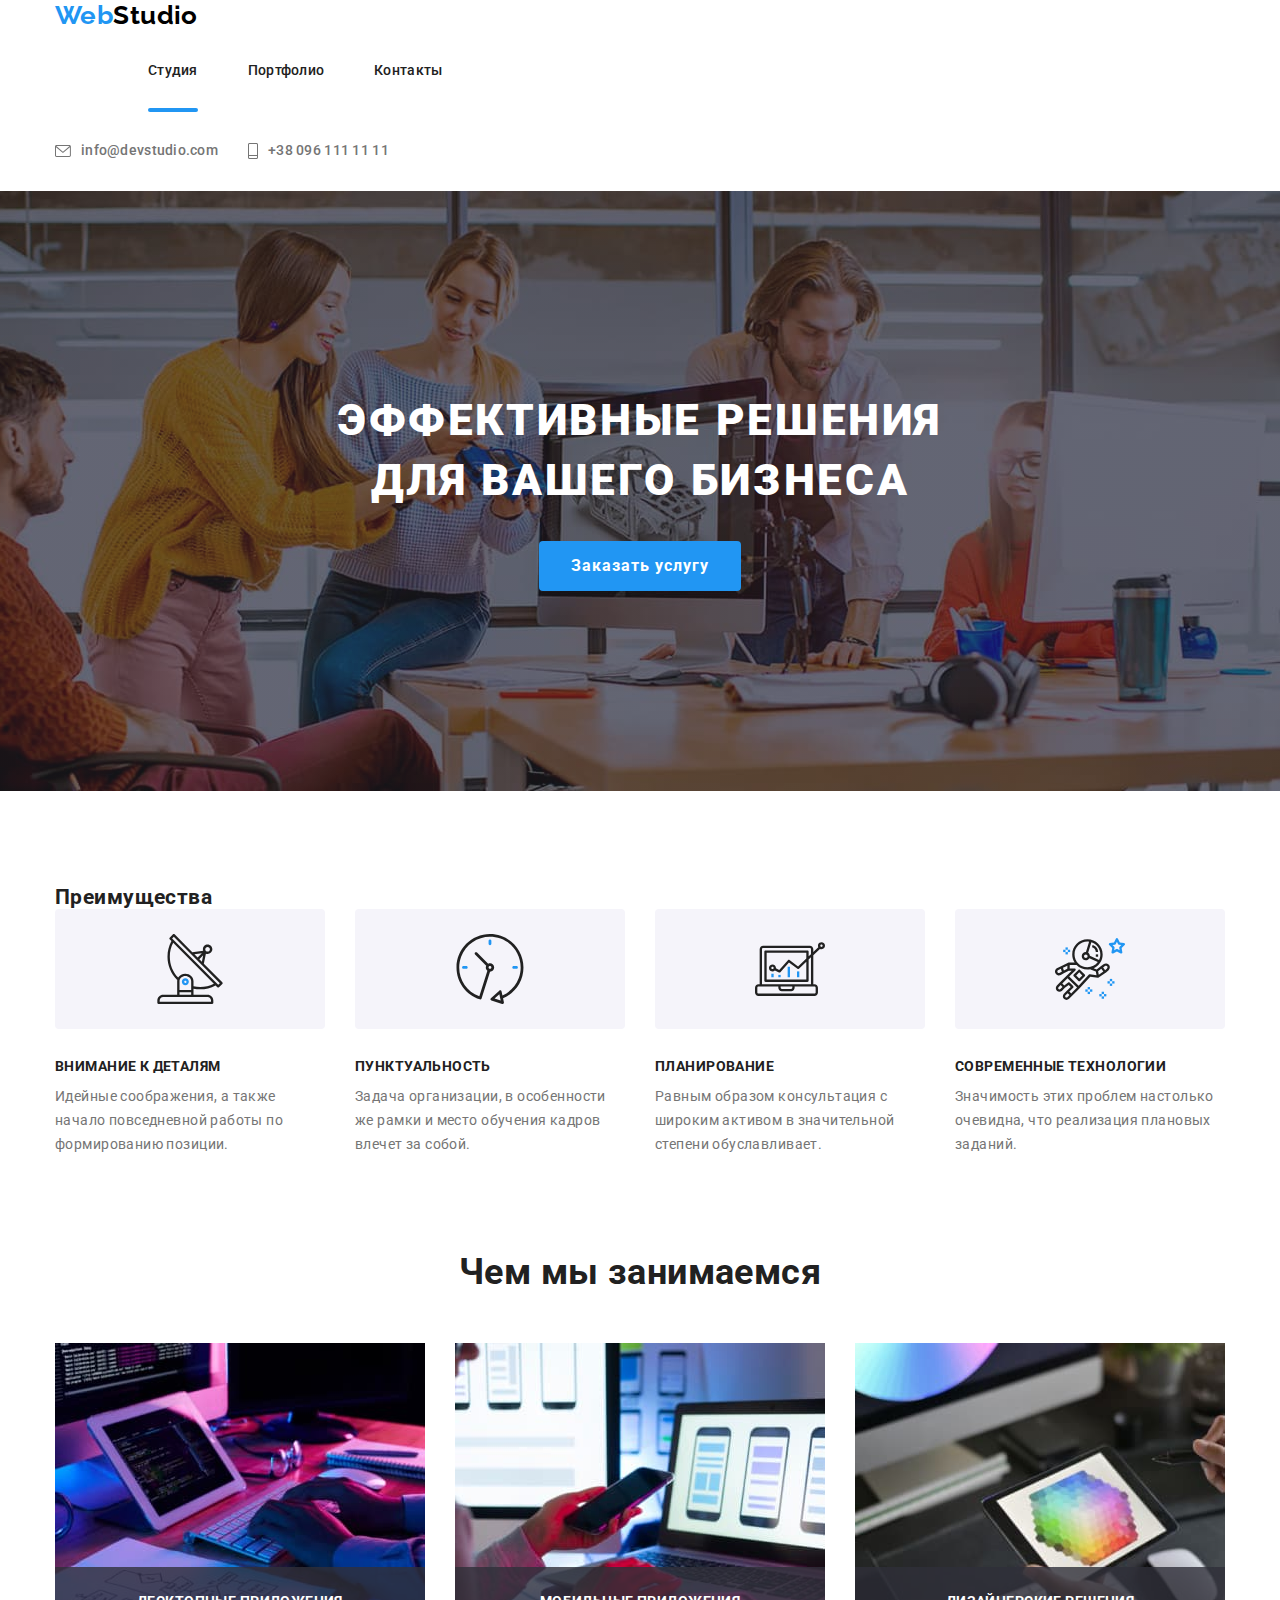
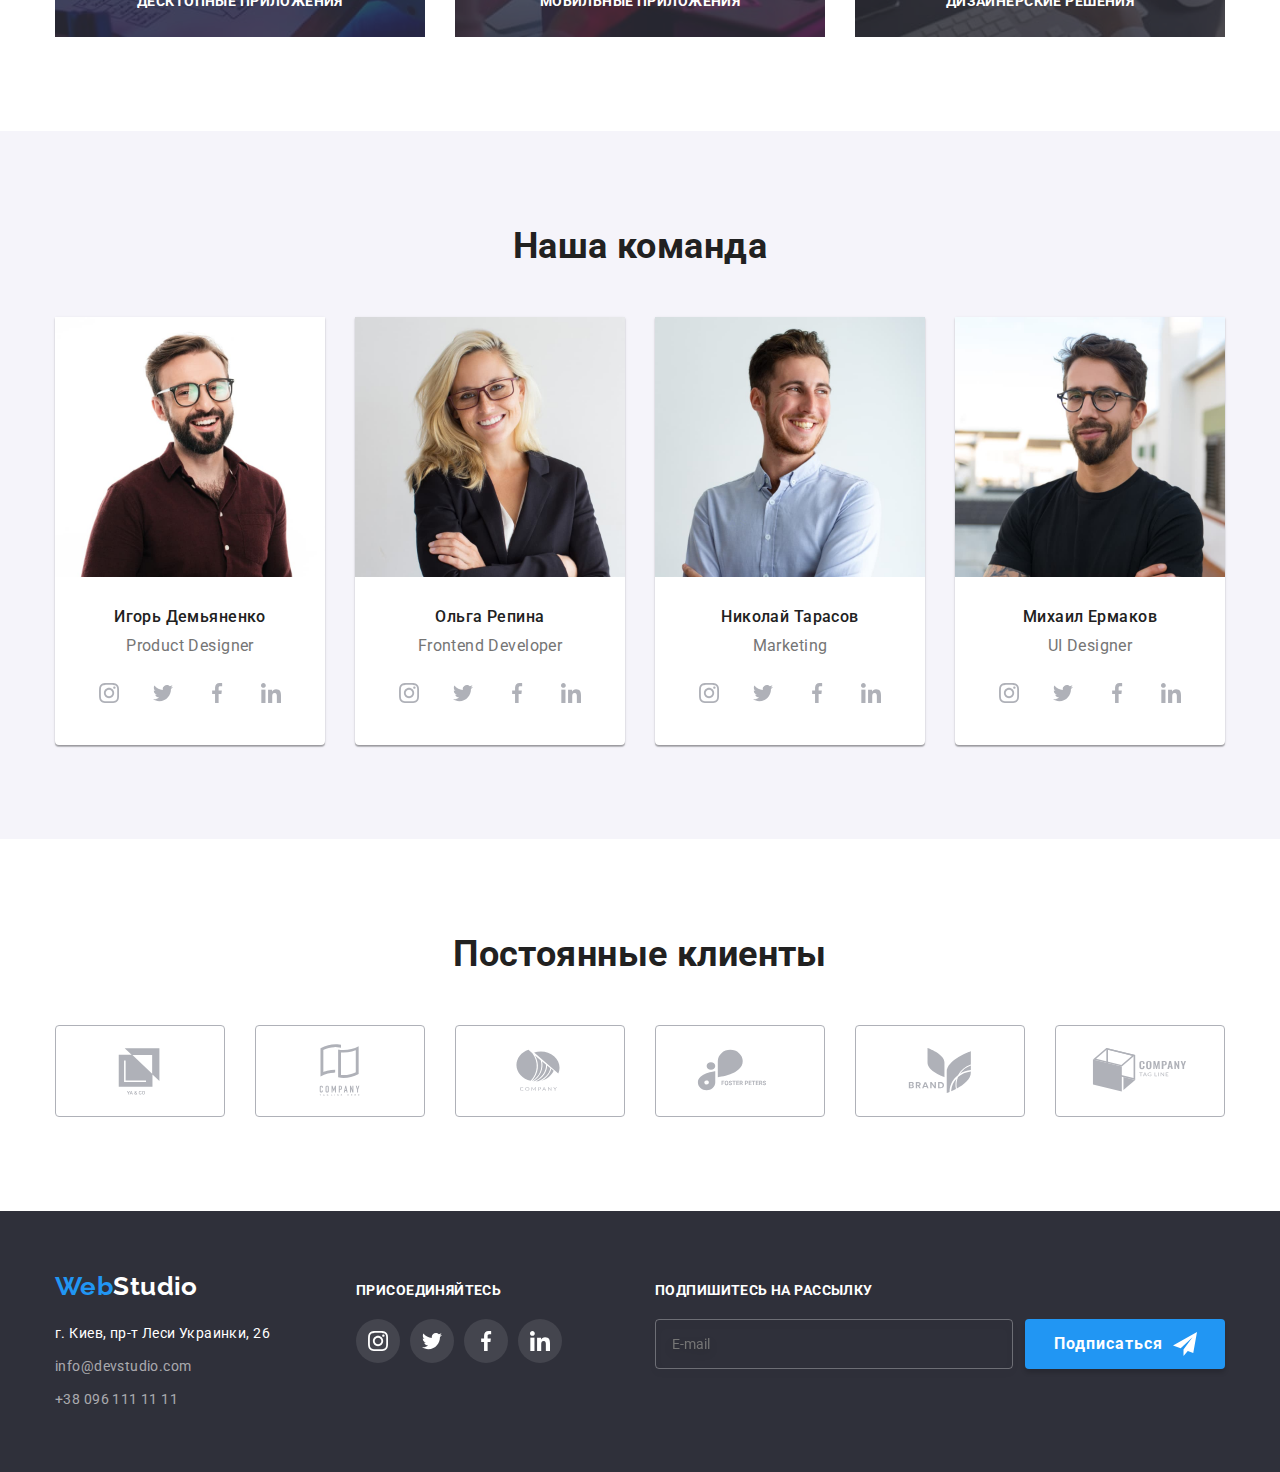
==== commit 6fb7c626: "sass part 1" ====
--- a/index.html
+++ b/index.html
@@ -15,7 +15,7 @@
       rel="stylesheet"
       href="https://cdnjs.cloudflare.com/ajax/libs/modern-normalize/1.1.0/modern-normalize.min.css"
     />
-    <link rel="stylesheet" href="./css/styles.css" />
+    <link rel="stylesheet" href="css/main.min.css" />
   </head>
   <body>
     <!--Header-->
--- a/css/main.min.css
+++ b/css/main.min.css
@@ -0,0 +1 @@
+body{color:#212121;background-color:#fff;font-family:"Roboto",sans-serif;font-size:14px;letter-spacing:.03em}ul,p,h1,h2,h3,h4,h5,h6{padding:0;margin:0}img{display:block;max-width:100%;height:auto}.container{width:1200px;margin-right:auto;margin-left:auto;padding-left:15px;padding-right:15px}page-header{border-bottom:1px solid #ececec}page-header--display{display:flex;align-items:center}.page-header__logo{font-family:"Raleway",sans-serif;font-weight:700;font-size:26px;line-height:1.19;color:#000;text-decoration:none}.page-header__logo--accent{color:#2196f3}.navigation{margin-left:93px}.navigation__list{display:flex;font-weight:500;line-height:1.14;letter-spacing:.02em;list-style:none}.navigation__item{position:relative}.navigation__item:not(:last-child){margin-right:50px}.navigation__item--current{color:#2196f3}.navigation__item--current::after{content:"";display:block;width:100%;height:4px;background-color:#2196f3;border-radius:2px;position:absolute;bottom:-1px}.navigation__link{color:#212121;display:block;padding:32px 0;text-decoration:none;transition-property:color;transition-duration:250ms;transition-timing-function:cubic-bezier(0.4, 0, 0.2, 1)}.navigation__link:hover,.navigation__link:focus{color:#2196f3}.contacts{display:flex;margin-left:auto;font-weight:500;line-height:1.14;letter-spacing:.02em;list-style:none}.contacts__item:not(:first-child){margin-left:30px}.contacts__link{display:flex;align-items:center;color:#757575;padding:32px 0;text-decoration:none;transition-property:color;transition-duration:250ms;transition-timing-function:cubic-bezier(0.4, 0, 0.2, 1)}.contacts__link:hover,.contacts__link:focus{color:#2196f3}.contacts__icon{margin-right:10px;fill:currentColor}.page-footer{color:#fff;background-color:#2f303a;padding:60px 0px}.page-footer--display{display:flex;align-items:baseline}.page-footer--wrapper{width:231px}.page-footer__logo{font-family:"Raleway",sans-serif;font-weight:700;font-size:26px;line-height:1.19;text-decoration:none;display:inline-block;color:#fff;margin-bottom:20px;display:block}.page-footer__logo--accent{color:#2196f3}.address{font-style:normal;line-height:1.71}.address__text{margin-bottom:9px}.address__list{list-style:none}.address__item:not(:last-child){margin-bottom:9px}.address__link{color:rgba(255,255,255,.6);text-decoration:none;transition-property:color;transition-duration:250ms;transition-timing-function:cubic-bezier(0.4, 0, 0.2, 1)}.address__link:hover,.address__link:focus{color:#2196f3}.follow{margin-left:70px}.follow__title{font-weight:700;line-height:1.14;text-transform:uppercase;margin-bottom:20px}.follow__list{display:flex;list-style:none}.follow__item{width:44px;height:44px}.follow__item:not(:first-child){margin-left:10px}.follow__link{width:100%;height:100%;display:flex;text-decoration:none;align-items:center;justify-content:center;background-color:rgba(255,255,255,.1);border-radius:50%;transition-property:background-color;transition-duration:250ms;transition-timing-function:cubic-bezier(0.4, 0, 0.2, 1)}.follow__link:hover,.follow__link:focus{background-color:#2196f3}.follow__icon{fill:#fff}.subscription{margin-left:93px}.subscription__title{font-weight:700;line-height:1.14;text-transform:uppercase;display:block;margin-bottom:20px}.subscription__wrapper{display:flex}.subscription__input{border:1px solid rgba(255,255,255,.3);filter:drop-shadow(0px 4px 4px rgba(0, 0, 0, 0.15));border-radius:4px;background-color:rgba(0,0,0,0);padding:15px 0 15px 16px;width:358px;color:#fff;outline:none}.subscription__btn{background:#2196f3;box-shadow:0px 4px 4px rgba(0,0,0,.15);border-radius:4px;border:none;padding:10px 28px 10px 29px;display:flex;align-items:center;font-weight:700;font-size:16px;line-height:1.88;text-align:center;letter-spacing:.06em;color:#fff;margin-left:12px;cursor:pointer}.subscription__icon{margin-left:10px}.hero{text-align:center;background-color:#c4c4c4;padding:200px 0px;margin-left:auto;margin-right:auto;max-width:1600px;background-image:linear-gradient(rgba(47, 48, 58, 0.4), rgba(47, 48, 58, 0.4)),url(../images/hero.jpg);background-repeat:no-repeat;background-position:center;background-size:cover}.hero__title{width:696px;margin-right:auto;margin-left:auto;margin-bottom:30px;color:#fff;font-weight:900;font-size:44px;line-height:1.36;letter-spacing:.06em;text-transform:uppercase}.hero__btn{cursor:pointer;color:#fff;background-color:#2196f3;font-weight:700;font-size:16px;line-height:1.9;letter-spacing:.06em;border:none;border-radius:4px;padding:10px 32px;min-width:200px;text-align:center;display:inline-block;transition-property:background-color;transition-duration:250ms;transition-timing-function:cubic-bezier(0.4, 0, 0.2, 1)}.hero__btn:hover,.hero__btn:focus{background-color:#188ce8}.features{padding-top:94px;padding-bottom:94px}.features__title{position:absolute;width:1px;height:1px;margin:-1px;border:0;padding:0;white-space:nowrap;clip-path:inset(100%);clip:rect(0 0 0 0);overflow:hidden}.features__list{display:flex;flex-wrap:wrap;justify-content:center;list-style:none}.features__item{width:270px}.features__item:not(:first-child){margin-left:30px}.features__wrapper{display:flex;justify-content:center;width:270px;height:120px;background-color:#f5f4fa;border-radius:4px;align-items:center;margin-bottom:30px}.features__subtitle{font-weight:700;line-height:1.14;font-size:14px;text-transform:uppercase;margin-bottom:10px}.features__text{color:#757575;line-height:1.71;text-align:left}.work{padding-top:0;padding-bottom:94px}.work__title{color:#212121;font-weight:700;font-size:36px;line-height:1.17;text-align:center;margin-bottom:50px}.work__list{display:flex;justify-content:space-between;list-style:none}.work__item{display:inline-block;position:relative}.work__text{position:absolute;bottom:0;width:100%;background:rgba(47,48,58,.8);padding:27px 0;font-weight:700;line-height:1.14;text-align:center;text-transform:uppercase;color:#fff}.team{background-color:#f5f4fa;padding-top:94px;padding-bottom:94px}.team__title{color:#212121;font-weight:700;font-size:36px;line-height:1.17;text-align:center;margin-bottom:50px}.team__list{display:flex;justify-content:space-between;list-style:none}.team__item{width:270px;background-color:#fff;border-radius:0px 0px 4px 4px;box-shadow:0px 1px 3px rgba(0,0,0,.12),0px 1px 1px rgba(0,0,0,.14),0px 2px 1px rgba(0,0,0,.2)}.team__wrapper{text-align:center;padding:30px;padding-bottom:30px}.team__subtitle{font-weight:500;font-size:16px;line-height:1.19;margin-bottom:10px}.team__text{color:#757575;font-size:16px;line-height:1.19;margin-bottom:16px}.social{display:flex;justify-content:center;list-style:none}.social__item{width:44px;height:44px}.social__item:not(:first-child){margin-left:10px}.social__link{width:100%;height:100%;border-radius:50%;text-decoration:none;display:flex;align-items:center;justify-content:center;transition-property:background-color;transition-duration:250ms;transition-timing-function:cubic-bezier(0.4, 0, 0.2, 1)}.social__link:hover,.social__link:focus{background-color:#2196f3}.social__icon{fill:#afb1b8;transition-property:fill;transition-duration:250ms;transition-timing-function:cubic-bezier(0.4, 0, 0.2, 1)}.social__link:hover .social__icon,.social__link:focus .social__icon{fill:#fff}.clients{padding-top:94px;padding-bottom:94px}.clients__title{font-weight:700;font-size:36px;line-height:1.17;text-align:center;color:#212121;margin-bottom:50px}.clients__list{display:flex;justify-content:center;align-items:center;list-style:none}.clients__item{width:170px;height:92px}.clients__item:not(:first-child){margin-left:30px}.clients__link{width:100%;height:100%;text-decoration:none;display:flex;justify-content:center;align-items:center;border:1px solid #afb1b8;border-radius:4px;transition-property:border-color;transition-duration:250ms;transition-timing-function:cubic-bezier(0.4, 0, 0.2, 1)}.clients__link:hover,.clients__link:focus{border-color:#2196f3}.clients__icon{fill:#afb1b8;transition-property:fill;transition-duration:250ms;transition-timing-function:cubic-bezier(0.4, 0, 0.2, 1)}.clients__link:hover .clients__icon,.clients__link:focus .clients__icon{fill:#2196f3}.backdrop{position:fixed;top:0;left:0;width:100%;height:100%;background:rgba(0,0,0,.2);transition:visibility,opacity;transition-duration:250ms;transition-timing-function:cubic-bezier(0.4, 0, 0.2, 1)}.backdrop.is-hidden{opacity:0;pointer-events:none;visibility:hidden}.backdrop.is-hidden .modal{transform:translate(-50%, -50%) scale(0.1)}.modal{position:absolute;top:50%;left:50%;transform:translate(-50%, -50%) scale(1);width:528px;padding:40px;background-color:#fff;box-shadow:0px 1px 3px rgba(0,0,0,.12),0px 1px 1px rgba(0,0,0,.14),0px 2px 1px rgba(0,0,0,.2);border-radius:4px;transition-property:transform;transition-duration:250ms;transition-timing-function:cubic-bezier(0.4, 0, 0.2, 1)}.modal__btn{position:absolute;top:8px;right:8px;width:30px;height:30px;display:flex;justify-content:center;align-items:center;background-color:#fff;border-radius:50%;border:1px solid rgba(0,0,0,.1)}.modal__btn:hover .modal__icon,.modal__btn:focus .modal__icon{fill:#188ce8}.modal__icon{fill:#000;transition-property:fill;transition-duration:250ms;transition-timing-function:cubic-bezier(0.4, 0, 0.2, 1)}.modal__title{font-weight:700;font-size:20px;line-height:1.15;text-align:center;color:#212121;margin-bottom:12px}.field__label{margin-bottom:4px;font-size:12px;line-height:1.17;letter-spacing:.01em;display:block;color:#757575}.field__wrapper{display:flex;flex-direction:column;position:relative;margin-bottom:10px}.field__wrapper--last{margin-bottom:20px}.field__input{height:40px;width:100%;padding-left:42px;border:1px solid rgba(33,33,33,.2);border-radius:4px;outline:none;transition-property:border-color;transition-duration:250ms;transition-timing-function:cubic-bezier(0.4, 0, 0.2, 1)}.field__input:focus{border-color:#2196f3}.field__input:focus+.field__icon{fill:#2196f3}.field__icon{display:block;position:absolute;top:11px;left:12px;transition-property:fill;transition-duration:250ms;transition-timing-function:cubic-bezier(0.4, 0, 0.2, 1)}.field__comment{width:100%;height:120px;resize:none;padding:12px 16px;border:1px solid rgba(33,33,33,.2);border-radius:4px;outline:none;transition-property:border-color;transition-duration:250ms;transition-timing-function:cubic-bezier(0.4, 0, 0.2, 1)}.field__comment:focus{border-color:#2196f3}.field__comment::placeholder{font-size:12px;line-height:1.17;letter-spacing:.01em;color:rgba(117,117,117,.5)}.field__btn{font-weight:700;font-size:16px;line-height:1.875;text-align:center;letter-spacing:.06em;cursor:pointer;color:#fff;background-color:#2196f3;border-radius:4px;box-shadow:0px 4px 4px rgba(0,0,0,.15);border:none;padding:10px 55px 10px 56px;min-width:200px;display:flex;margin-left:auto;margin-right:auto;transition-property:background-color;transition-duration:250ms;transition-timing-function:cubic-bezier(0.4, 0, 0.2, 1)}.field__btn:hover,.field__btn:focus{background-color:#188ce8}.checkbox{display:flex;align-items:center;justify-content:center;margin-bottom:30px}.checkbox__input{appearance:none}.checkbox__input:checked+.checkbox__label .checkbox__icon{background-color:#2196f3;border:none}.checkbox__input:focus+.checkbox__label .checkbox__icon{border:2px solid #2196f3}.checkbox__label{display:flex;align-items:center;justify-content:center;cursor:pointer;font-size:14px;line-height:1.72}.checkbox__icon{margin-right:7px;border:2px solid #212121;border-radius:4px}.checkbox__terms{color:#757575}.checkbox__link{color:#2196f3}/*# sourceMappingURL=main.min.css.map */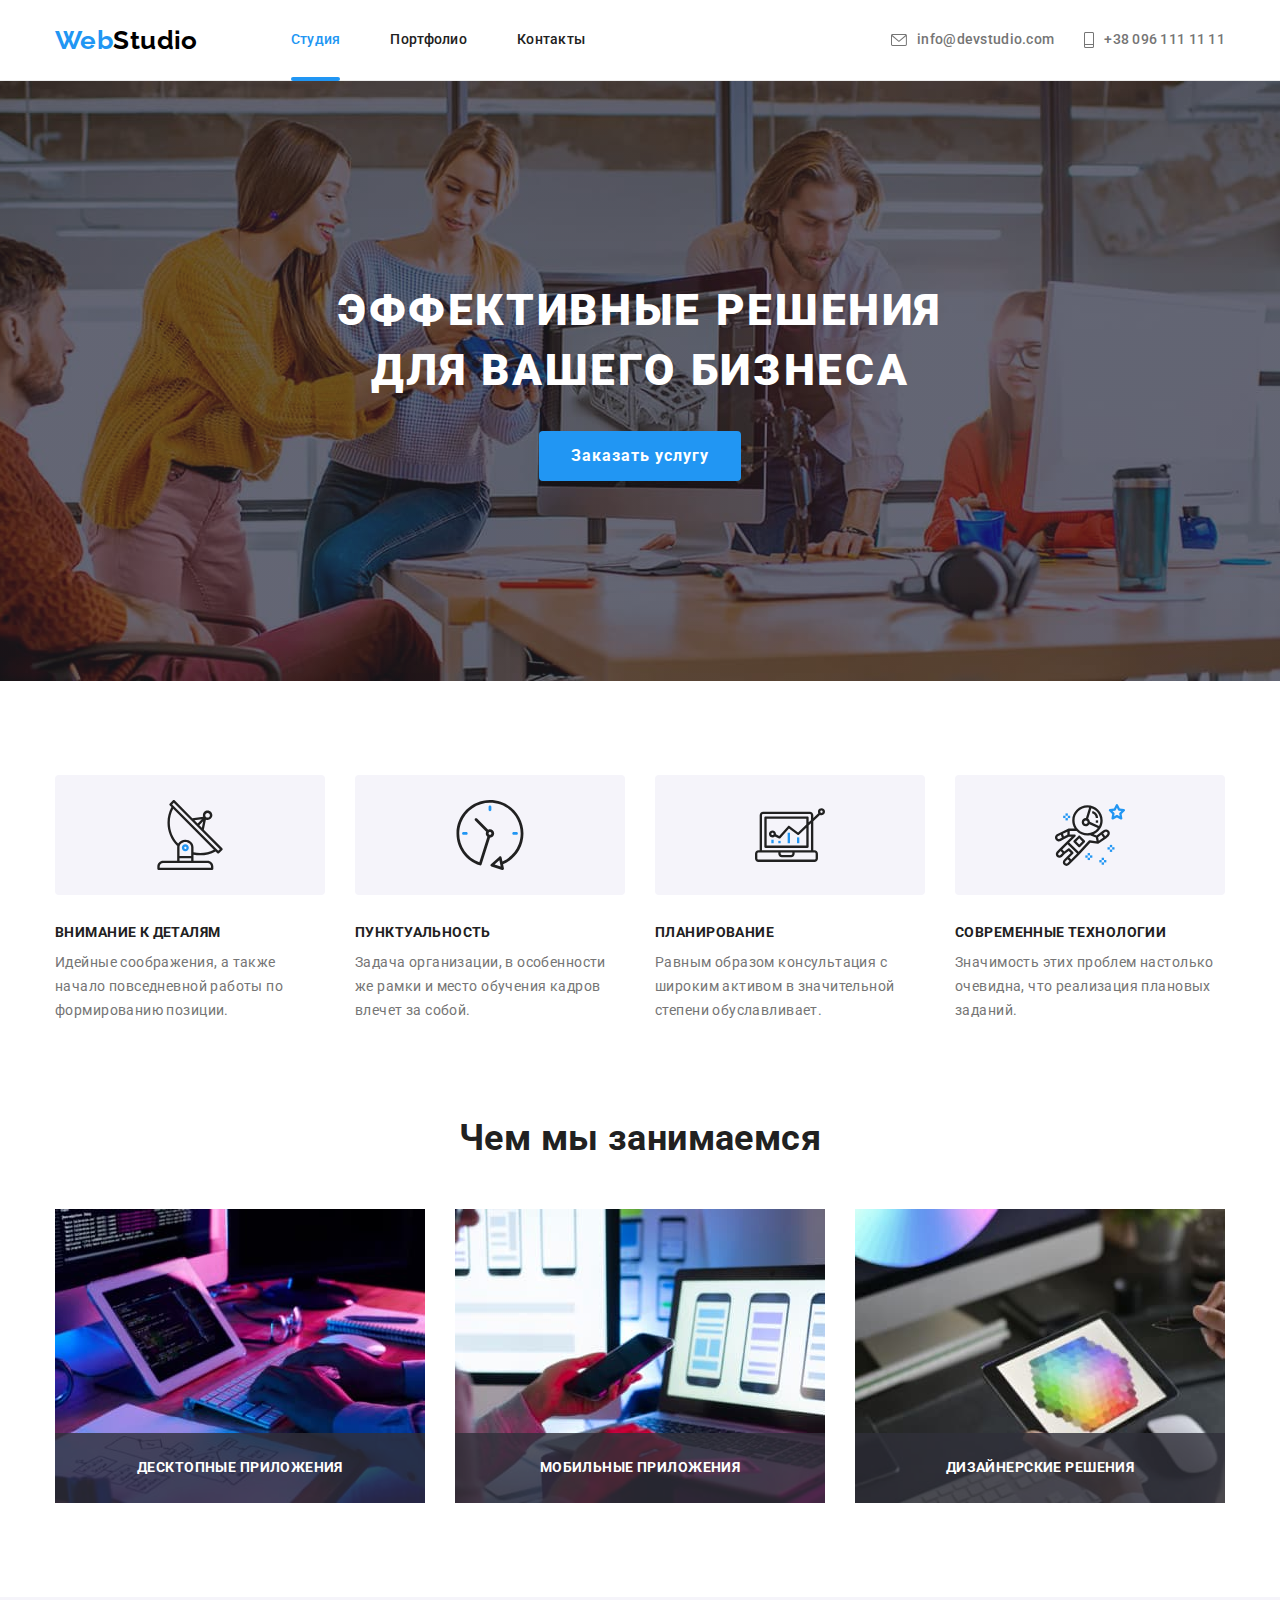
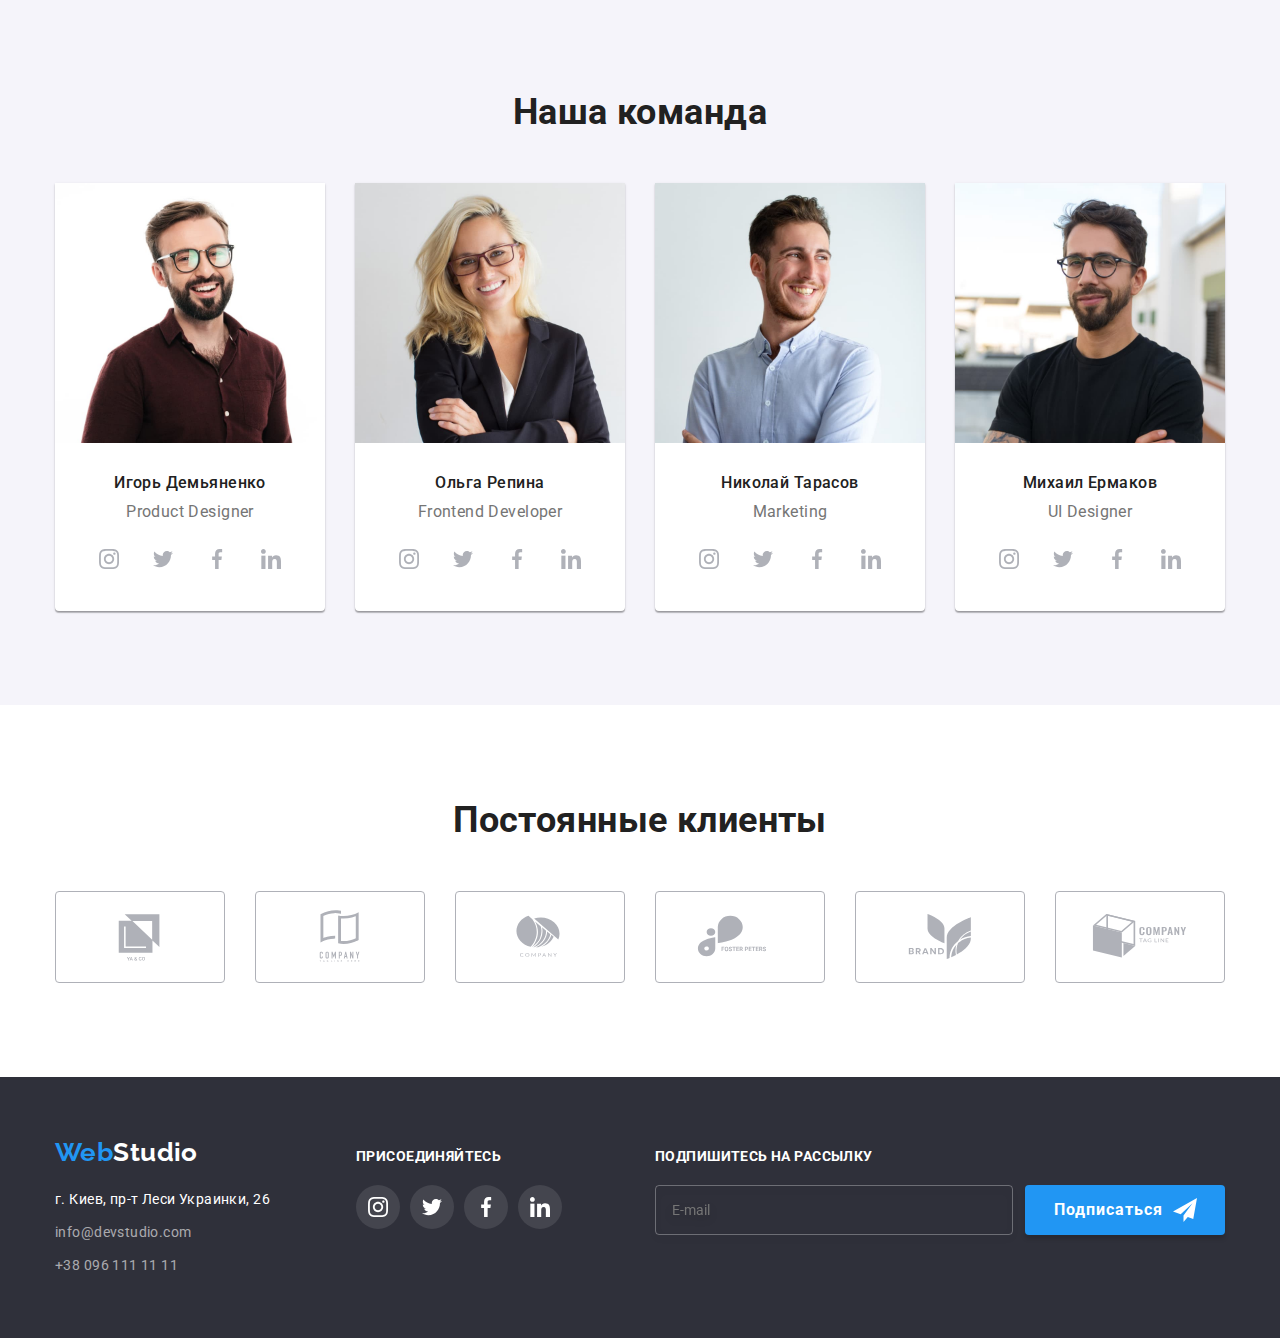
==== commit e4188952: "repaired" ====
--- a/index.html
+++ b/index.html
@@ -74,7 +74,7 @@
       <!--Index-Section2-Features-->
       <section class="features">
         <div class="container">
-          <h2 class="feature__title">Преимущества</h2>
+          <h2 class="features__title">Преимущества</h2>
           <ul class="features__list">
             <li class="features__item">
               <div class="features__wrapper">
--- a/css/main.min.css
+++ b/css/main.min.css
@@ -1 +1 @@
-body{color:#212121;background-color:#fff;font-family:"Roboto",sans-serif;font-size:14px;letter-spacing:.03em}ul,p,h1,h2,h3,h4,h5,h6{padding:0;margin:0}img{display:block;max-width:100%;height:auto}.container{width:1200px;margin-right:auto;margin-left:auto;padding-left:15px;padding-right:15px}page-header{border-bottom:1px solid #ececec}page-header--display{display:flex;align-items:center}.page-header__logo{font-family:"Raleway",sans-serif;font-weight:700;font-size:26px;line-height:1.19;color:#000;text-decoration:none}.page-header__logo--accent{color:#2196f3}.navigation{margin-left:93px}.navigation__list{display:flex;font-weight:500;line-height:1.14;letter-spacing:.02em;list-style:none}.navigation__item{position:relative}.navigation__item:not(:last-child){margin-right:50px}.navigation__item--current{color:#2196f3}.navigation__item--current::after{content:"";display:block;width:100%;height:4px;background-color:#2196f3;border-radius:2px;position:absolute;bottom:-1px}.navigation__link{color:#212121;display:block;padding:32px 0;text-decoration:none;transition-property:color;transition-duration:250ms;transition-timing-function:cubic-bezier(0.4, 0, 0.2, 1)}.navigation__link:hover,.navigation__link:focus{color:#2196f3}.contacts{display:flex;margin-left:auto;font-weight:500;line-height:1.14;letter-spacing:.02em;list-style:none}.contacts__item:not(:first-child){margin-left:30px}.contacts__link{display:flex;align-items:center;color:#757575;padding:32px 0;text-decoration:none;transition-property:color;transition-duration:250ms;transition-timing-function:cubic-bezier(0.4, 0, 0.2, 1)}.contacts__link:hover,.contacts__link:focus{color:#2196f3}.contacts__icon{margin-right:10px;fill:currentColor}.page-footer{color:#fff;background-color:#2f303a;padding:60px 0px}.page-footer--display{display:flex;align-items:baseline}.page-footer--wrapper{width:231px}.page-footer__logo{font-family:"Raleway",sans-serif;font-weight:700;font-size:26px;line-height:1.19;text-decoration:none;display:inline-block;color:#fff;margin-bottom:20px;display:block}.page-footer__logo--accent{color:#2196f3}.address{font-style:normal;line-height:1.71}.address__text{margin-bottom:9px}.address__list{list-style:none}.address__item:not(:last-child){margin-bottom:9px}.address__link{color:rgba(255,255,255,.6);text-decoration:none;transition-property:color;transition-duration:250ms;transition-timing-function:cubic-bezier(0.4, 0, 0.2, 1)}.address__link:hover,.address__link:focus{color:#2196f3}.follow{margin-left:70px}.follow__title{font-weight:700;line-height:1.14;text-transform:uppercase;margin-bottom:20px}.follow__list{display:flex;list-style:none}.follow__item{width:44px;height:44px}.follow__item:not(:first-child){margin-left:10px}.follow__link{width:100%;height:100%;display:flex;text-decoration:none;align-items:center;justify-content:center;background-color:rgba(255,255,255,.1);border-radius:50%;transition-property:background-color;transition-duration:250ms;transition-timing-function:cubic-bezier(0.4, 0, 0.2, 1)}.follow__link:hover,.follow__link:focus{background-color:#2196f3}.follow__icon{fill:#fff}.subscription{margin-left:93px}.subscription__title{font-weight:700;line-height:1.14;text-transform:uppercase;display:block;margin-bottom:20px}.subscription__wrapper{display:flex}.subscription__input{border:1px solid rgba(255,255,255,.3);filter:drop-shadow(0px 4px 4px rgba(0, 0, 0, 0.15));border-radius:4px;background-color:rgba(0,0,0,0);padding:15px 0 15px 16px;width:358px;color:#fff;outline:none}.subscription__btn{background:#2196f3;box-shadow:0px 4px 4px rgba(0,0,0,.15);border-radius:4px;border:none;padding:10px 28px 10px 29px;display:flex;align-items:center;font-weight:700;font-size:16px;line-height:1.88;text-align:center;letter-spacing:.06em;color:#fff;margin-left:12px;cursor:pointer}.subscription__icon{margin-left:10px}.hero{text-align:center;background-color:#c4c4c4;padding:200px 0px;margin-left:auto;margin-right:auto;max-width:1600px;background-image:linear-gradient(rgba(47, 48, 58, 0.4), rgba(47, 48, 58, 0.4)),url(../images/hero.jpg);background-repeat:no-repeat;background-position:center;background-size:cover}.hero__title{width:696px;margin-right:auto;margin-left:auto;margin-bottom:30px;color:#fff;font-weight:900;font-size:44px;line-height:1.36;letter-spacing:.06em;text-transform:uppercase}.hero__btn{cursor:pointer;color:#fff;background-color:#2196f3;font-weight:700;font-size:16px;line-height:1.9;letter-spacing:.06em;border:none;border-radius:4px;padding:10px 32px;min-width:200px;text-align:center;display:inline-block;transition-property:background-color;transition-duration:250ms;transition-timing-function:cubic-bezier(0.4, 0, 0.2, 1)}.hero__btn:hover,.hero__btn:focus{background-color:#188ce8}.features{padding-top:94px;padding-bottom:94px}.features__title{position:absolute;width:1px;height:1px;margin:-1px;border:0;padding:0;white-space:nowrap;clip-path:inset(100%);clip:rect(0 0 0 0);overflow:hidden}.features__list{display:flex;flex-wrap:wrap;justify-content:center;list-style:none}.features__item{width:270px}.features__item:not(:first-child){margin-left:30px}.features__wrapper{display:flex;justify-content:center;width:270px;height:120px;background-color:#f5f4fa;border-radius:4px;align-items:center;margin-bottom:30px}.features__subtitle{font-weight:700;line-height:1.14;font-size:14px;text-transform:uppercase;margin-bottom:10px}.features__text{color:#757575;line-height:1.71;text-align:left}.work{padding-top:0;padding-bottom:94px}.work__title{color:#212121;font-weight:700;font-size:36px;line-height:1.17;text-align:center;margin-bottom:50px}.work__list{display:flex;justify-content:space-between;list-style:none}.work__item{display:inline-block;position:relative}.work__text{position:absolute;bottom:0;width:100%;background:rgba(47,48,58,.8);padding:27px 0;font-weight:700;line-height:1.14;text-align:center;text-transform:uppercase;color:#fff}.team{background-color:#f5f4fa;padding-top:94px;padding-bottom:94px}.team__title{color:#212121;font-weight:700;font-size:36px;line-height:1.17;text-align:center;margin-bottom:50px}.team__list{display:flex;justify-content:space-between;list-style:none}.team__item{width:270px;background-color:#fff;border-radius:0px 0px 4px 4px;box-shadow:0px 1px 3px rgba(0,0,0,.12),0px 1px 1px rgba(0,0,0,.14),0px 2px 1px rgba(0,0,0,.2)}.team__wrapper{text-align:center;padding:30px;padding-bottom:30px}.team__subtitle{font-weight:500;font-size:16px;line-height:1.19;margin-bottom:10px}.team__text{color:#757575;font-size:16px;line-height:1.19;margin-bottom:16px}.social{display:flex;justify-content:center;list-style:none}.social__item{width:44px;height:44px}.social__item:not(:first-child){margin-left:10px}.social__link{width:100%;height:100%;border-radius:50%;text-decoration:none;display:flex;align-items:center;justify-content:center;transition-property:background-color;transition-duration:250ms;transition-timing-function:cubic-bezier(0.4, 0, 0.2, 1)}.social__link:hover,.social__link:focus{background-color:#2196f3}.social__icon{fill:#afb1b8;transition-property:fill;transition-duration:250ms;transition-timing-function:cubic-bezier(0.4, 0, 0.2, 1)}.social__link:hover .social__icon,.social__link:focus .social__icon{fill:#fff}.clients{padding-top:94px;padding-bottom:94px}.clients__title{font-weight:700;font-size:36px;line-height:1.17;text-align:center;color:#212121;margin-bottom:50px}.clients__list{display:flex;justify-content:center;align-items:center;list-style:none}.clients__item{width:170px;height:92px}.clients__item:not(:first-child){margin-left:30px}.clients__link{width:100%;height:100%;text-decoration:none;display:flex;justify-content:center;align-items:center;border:1px solid #afb1b8;border-radius:4px;transition-property:border-color;transition-duration:250ms;transition-timing-function:cubic-bezier(0.4, 0, 0.2, 1)}.clients__link:hover,.clients__link:focus{border-color:#2196f3}.clients__icon{fill:#afb1b8;transition-property:fill;transition-duration:250ms;transition-timing-function:cubic-bezier(0.4, 0, 0.2, 1)}.clients__link:hover .clients__icon,.clients__link:focus .clients__icon{fill:#2196f3}.backdrop{position:fixed;top:0;left:0;width:100%;height:100%;background:rgba(0,0,0,.2);transition:visibility,opacity;transition-duration:250ms;transition-timing-function:cubic-bezier(0.4, 0, 0.2, 1)}.backdrop.is-hidden{opacity:0;pointer-events:none;visibility:hidden}.backdrop.is-hidden .modal{transform:translate(-50%, -50%) scale(0.1)}.modal{position:absolute;top:50%;left:50%;transform:translate(-50%, -50%) scale(1);width:528px;padding:40px;background-color:#fff;box-shadow:0px 1px 3px rgba(0,0,0,.12),0px 1px 1px rgba(0,0,0,.14),0px 2px 1px rgba(0,0,0,.2);border-radius:4px;transition-property:transform;transition-duration:250ms;transition-timing-function:cubic-bezier(0.4, 0, 0.2, 1)}.modal__btn{position:absolute;top:8px;right:8px;width:30px;height:30px;display:flex;justify-content:center;align-items:center;background-color:#fff;border-radius:50%;border:1px solid rgba(0,0,0,.1)}.modal__btn:hover .modal__icon,.modal__btn:focus .modal__icon{fill:#188ce8}.modal__icon{fill:#000;transition-property:fill;transition-duration:250ms;transition-timing-function:cubic-bezier(0.4, 0, 0.2, 1)}.modal__title{font-weight:700;font-size:20px;line-height:1.15;text-align:center;color:#212121;margin-bottom:12px}.field__label{margin-bottom:4px;font-size:12px;line-height:1.17;letter-spacing:.01em;display:block;color:#757575}.field__wrapper{display:flex;flex-direction:column;position:relative;margin-bottom:10px}.field__wrapper--last{margin-bottom:20px}.field__input{height:40px;width:100%;padding-left:42px;border:1px solid rgba(33,33,33,.2);border-radius:4px;outline:none;transition-property:border-color;transition-duration:250ms;transition-timing-function:cubic-bezier(0.4, 0, 0.2, 1)}.field__input:focus{border-color:#2196f3}.field__input:focus+.field__icon{fill:#2196f3}.field__icon{display:block;position:absolute;top:11px;left:12px;transition-property:fill;transition-duration:250ms;transition-timing-function:cubic-bezier(0.4, 0, 0.2, 1)}.field__comment{width:100%;height:120px;resize:none;padding:12px 16px;border:1px solid rgba(33,33,33,.2);border-radius:4px;outline:none;transition-property:border-color;transition-duration:250ms;transition-timing-function:cubic-bezier(0.4, 0, 0.2, 1)}.field__comment:focus{border-color:#2196f3}.field__comment::placeholder{font-size:12px;line-height:1.17;letter-spacing:.01em;color:rgba(117,117,117,.5)}.field__btn{font-weight:700;font-size:16px;line-height:1.875;text-align:center;letter-spacing:.06em;cursor:pointer;color:#fff;background-color:#2196f3;border-radius:4px;box-shadow:0px 4px 4px rgba(0,0,0,.15);border:none;padding:10px 55px 10px 56px;min-width:200px;display:flex;margin-left:auto;margin-right:auto;transition-property:background-color;transition-duration:250ms;transition-timing-function:cubic-bezier(0.4, 0, 0.2, 1)}.field__btn:hover,.field__btn:focus{background-color:#188ce8}.checkbox{display:flex;align-items:center;justify-content:center;margin-bottom:30px}.checkbox__input{appearance:none}.checkbox__input:checked+.checkbox__label .checkbox__icon{background-color:#2196f3;border:none}.checkbox__input:focus+.checkbox__label .checkbox__icon{border:2px solid #2196f3}.checkbox__label{display:flex;align-items:center;justify-content:center;cursor:pointer;font-size:14px;line-height:1.72}.checkbox__icon{margin-right:7px;border:2px solid #212121;border-radius:4px}.checkbox__terms{color:#757575}.checkbox__link{color:#2196f3}/*# sourceMappingURL=main.min.css.map */+body{color:#212121;background-color:#fff;font-family:"Roboto",sans-serif;font-size:14px;letter-spacing:.03em}ul,p,h1,h2,h3,h4,h5,h6{padding:0;margin:0}img{display:block;max-width:100%;height:auto}.container{width:1200px;margin-right:auto;margin-left:auto;padding-left:15px;padding-right:15px}.page-header{border-bottom:1px solid #ececec}.page-header--display{display:flex;align-items:center}.page-header__logo{font-family:"Raleway",sans-serif;font-weight:700;font-size:26px;line-height:1.19;color:#000;text-decoration:none}.page-header__logo--accent{color:#2196f3}.navigation{margin-left:93px}.navigation__list{display:flex;font-weight:500;line-height:1.14;letter-spacing:.02em;list-style:none}.navigation__item{position:relative}.navigation__item:not(:last-child){margin-right:50px}.navigation__item--current{color:#2196f3}.navigation__item--current::after{content:"";display:block;width:100%;height:4px;background-color:#2196f3;border-radius:2px;position:absolute;bottom:-1px}.navigation__link{color:inherit;display:block;padding:32px 0;text-decoration:none;transition-property:color;transition-duration:250ms;transition-timing-function:cubic-bezier(0.4, 0, 0.2, 1)}.navigation__link:hover,.navigation__link:focus{color:#2196f3}.contacts{display:flex;margin-left:auto;font-weight:500;line-height:1.14;letter-spacing:.02em;list-style:none}.contacts__item:not(:first-child){margin-left:30px}.contacts__link{display:flex;align-items:center;color:#757575;padding:32px 0;text-decoration:none;transition-property:color;transition-duration:250ms;transition-timing-function:cubic-bezier(0.4, 0, 0.2, 1)}.contacts__link:hover,.contacts__link:focus{color:#2196f3}.contacts__icon{margin-right:10px;fill:currentColor}.hero{text-align:center;background-color:#c4c4c4;padding:200px 0px;margin-left:auto;margin-right:auto;max-width:1600px;background-image:linear-gradient(rgba(47, 48, 58, 0.4), rgba(47, 48, 58, 0.4)),url(../images/hero.jpg);background-repeat:no-repeat;background-position:center;background-size:cover}.hero__title{width:696px;margin-right:auto;margin-left:auto;margin-bottom:30px;color:#fff;font-weight:900;font-size:44px;line-height:1.36;letter-spacing:.06em;text-transform:uppercase}.hero__btn{cursor:pointer;color:#fff;background-color:#2196f3;font-weight:700;font-size:16px;line-height:1.9;letter-spacing:.06em;border:none;border-radius:4px;padding:10px 32px;min-width:200px;text-align:center;display:inline-block;transition-property:background-color;transition-duration:250ms;transition-timing-function:cubic-bezier(0.4, 0, 0.2, 1)}.hero__btn:hover,.hero__btn:focus{background-color:#188ce8}.features{padding-top:94px;padding-bottom:94px}.features__title{position:absolute;width:1px;height:1px;margin:-1px;border:0;padding:0;white-space:nowrap;clip-path:inset(100%);clip:rect(0 0 0 0);overflow:hidden}.features__list{display:flex;flex-wrap:wrap;justify-content:center;list-style:none}.features__item{width:270px}.features__item:not(:first-child){margin-left:30px}.features__wrapper{display:flex;justify-content:center;width:270px;height:120px;background-color:#f5f4fa;border-radius:4px;align-items:center;margin-bottom:30px}.features__subtitle{font-weight:700;line-height:1.14;font-size:14px;text-transform:uppercase;margin-bottom:10px}.features__text{color:#757575;line-height:1.71;text-align:left}.work{padding-top:0;padding-bottom:94px}.work__title{color:#212121;font-weight:700;font-size:36px;line-height:1.17;text-align:center;margin-bottom:50px}.work__list{display:flex;justify-content:space-between;list-style:none}.work__item{display:inline-block;position:relative}.work__text{position:absolute;bottom:0;width:100%;background:rgba(47,48,58,.8);padding:27px 0;font-weight:700;line-height:1.14;text-align:center;text-transform:uppercase;color:#fff}.team{background-color:#f5f4fa;padding-top:94px;padding-bottom:94px}.team__title{color:#212121;font-weight:700;font-size:36px;line-height:1.17;text-align:center;margin-bottom:50px}.team__list{display:flex;justify-content:space-between;list-style:none}.team__item{width:270px;background-color:#fff;border-radius:0px 0px 4px 4px;box-shadow:0px 1px 3px rgba(0,0,0,.12),0px 1px 1px rgba(0,0,0,.14),0px 2px 1px rgba(0,0,0,.2)}.team__wrapper{text-align:center;padding:30px;padding-bottom:30px}.team__subtitle{font-weight:500;font-size:16px;line-height:1.19;margin-bottom:10px}.team__text{color:#757575;font-size:16px;line-height:1.19;margin-bottom:16px}.social{display:flex;justify-content:center;list-style:none}.social__item{width:44px;height:44px}.social__item:not(:first-child){margin-left:10px}.social__link{width:100%;height:100%;border-radius:50%;text-decoration:none;display:flex;align-items:center;justify-content:center;transition-property:background-color;transition-duration:250ms;transition-timing-function:cubic-bezier(0.4, 0, 0.2, 1)}.social__link:hover,.social__link:focus{background-color:#2196f3}.social__icon{fill:#afb1b8;transition-property:fill;transition-duration:250ms;transition-timing-function:cubic-bezier(0.4, 0, 0.2, 1)}.social__link:hover .social__icon,.social__link:focus .social__icon{fill:#fff}.clients{padding-top:94px;padding-bottom:94px}.clients__title{font-weight:700;font-size:36px;line-height:1.17;text-align:center;color:#212121;margin-bottom:50px}.clients__list{display:flex;justify-content:center;align-items:center;list-style:none}.clients__item{width:170px;height:92px}.clients__item:not(:first-child){margin-left:30px}.clients__link{width:100%;height:100%;text-decoration:none;display:flex;justify-content:center;align-items:center;border:1px solid #afb1b8;border-radius:4px;transition-property:border-color;transition-duration:250ms;transition-timing-function:cubic-bezier(0.4, 0, 0.2, 1)}.clients__link:hover,.clients__link:focus{border-color:#2196f3}.clients__icon{fill:#afb1b8;transition-property:fill;transition-duration:250ms;transition-timing-function:cubic-bezier(0.4, 0, 0.2, 1)}.clients__link:hover .clients__icon,.clients__link:focus .clients__icon{fill:#2196f3}.projects{padding-top:94px;padding-bottom:94px}.projects__title{position:absolute;width:1px;height:1px;margin:-1px;border:0;padding:0;white-space:nowrap;clip-path:inset(100%);clip:rect(0 0 0 0);overflow:hidden}.projects__list{display:flex;flex-wrap:wrap;list-style:none}.projects__item{margin-bottom:30px;margin-left:30px;transition-property:box-shadow;transition-duration:250ms;transition-timing-function:cubic-bezier(0.4, 0, 0.2, 1)}.projects__item:nth-last-child(-n+3){margin-bottom:0px}.projects__item:nth-child(3n+1){margin-left:0px}.projects__link{display:block;width:100%;height:100%;text-decoration:none}.projects__link:hover,.projects__link:focus{box-shadow:0px 1px 1px rgba(0,0,0,.12),0px 4px 4px rgba(0,0,0,.06),1px 4px 6px rgba(0,0,0,.16)}.projects__link:hover .projects__overlay,.projects__link:focus .projects__overlay{transform:translateY(0)}.projects__wrapper-first{position:relative;overflow:hidden}.projects__overlay{position:absolute;top:0;left:0;background:rgba(33,150,243,.9);color:#fff;font-size:18px;line-height:1.56;padding:63px 24px;transform:translateY(100%);transition-property:transform;transition-duration:250ms;transition-timing-function:cubic-bezier(0.4, 0, 0.2, 1)}.projects__wrapper-second{border:1px solid #eee;border-top:none;padding:20px 24px}.projects__subtitle{color:#212121;font-weight:700;font-size:18px;line-height:2;letter-spacing:.06em;margin-bottom:4px}.projects__text{color:#757575;font-size:16px;line-height:1.88}.filters{margin-bottom:50px;display:flex;justify-content:center;list-style:none}.filters__item:not(:first-child){margin-left:8px}.filters__btn{cursor:pointer;background-color:#f5f4fa;font-weight:500;font-size:16px;line-height:1.63;letter-spacing:.03em;border:none;border-radius:4px;padding:6px 22px;display:block;text-align:center;transition-property:background-color,color,box-shadow;transition-duration:250ms;transition-timing-function:cubic-bezier(0.4, 0, 0.2, 1)}.filters__btn:hover,.filters__btn:focus,.filters__btn--current{color:#fff;background-color:#2196f3;box-shadow:0px 3px 1px rgba(0,0,0,.1),0px 1px 2px rgba(0,0,0,.08),0px 2px 2px rgba(0,0,0,.12)}.page-footer{color:#fff;background-color:#2f303a;padding:60px 0px}.page-footer--display{display:flex;align-items:baseline}.page-footer--wrapper{width:231px}.page-footer__logo{font-family:"Raleway",sans-serif;font-weight:700;font-size:26px;line-height:1.19;text-decoration:none;display:inline-block;color:#fff;margin-bottom:20px;display:block}.page-footer__logo--accent{color:#2196f3}.address{font-style:normal;line-height:1.71}.address__text{margin-bottom:9px}.address__list{list-style:none}.address__item:not(:last-child){margin-bottom:9px}.address__link{color:rgba(255,255,255,.6);text-decoration:none;transition-property:color;transition-duration:250ms;transition-timing-function:cubic-bezier(0.4, 0, 0.2, 1)}.address__link:hover,.address__link:focus{color:#2196f3}.follow{margin-left:70px}.follow__title{font-weight:700;line-height:1.14;text-transform:uppercase;margin-bottom:20px}.follow__list{display:flex;list-style:none}.follow__item{width:44px;height:44px}.follow__item:not(:first-child){margin-left:10px}.follow__link{width:100%;height:100%;display:flex;text-decoration:none;align-items:center;justify-content:center;background-color:rgba(255,255,255,.1);border-radius:50%;transition-property:background-color;transition-duration:250ms;transition-timing-function:cubic-bezier(0.4, 0, 0.2, 1)}.follow__link:hover,.follow__link:focus{background-color:#2196f3}.follow__icon{fill:#fff}.subscription{margin-left:93px}.subscription__title{font-weight:700;line-height:1.14;text-transform:uppercase;display:block;margin-bottom:20px}.subscription__wrapper{display:flex}.subscription__input{border:1px solid rgba(255,255,255,.3);filter:drop-shadow(0px 4px 4px rgba(0, 0, 0, 0.15));border-radius:4px;background-color:rgba(0,0,0,0);padding:15px 0 15px 16px;width:358px;color:#fff;outline:none}.subscription__btn{background:#2196f3;box-shadow:0px 4px 4px rgba(0,0,0,.15);border-radius:4px;border:none;padding:10px 28px 10px 29px;display:flex;align-items:center;font-weight:700;font-size:16px;line-height:1.88;text-align:center;letter-spacing:.06em;color:#fff;margin-left:12px;cursor:pointer}.subscription__icon{margin-left:10px}.backdrop{position:fixed;top:0;left:0;width:100%;height:100%;background:rgba(0,0,0,.2);transition:visibility,opacity;transition-duration:250ms;transition-timing-function:cubic-bezier(0.4, 0, 0.2, 1)}.backdrop.is-hidden{opacity:0;pointer-events:none;visibility:hidden}.backdrop.is-hidden .modal{transform:translate(-50%, -50%) scale(0.1)}.modal{position:absolute;top:50%;left:50%;transform:translate(-50%, -50%) scale(1);width:528px;padding:40px;background-color:#fff;box-shadow:0px 1px 3px rgba(0,0,0,.12),0px 1px 1px rgba(0,0,0,.14),0px 2px 1px rgba(0,0,0,.2);border-radius:4px;transition-property:transform;transition-duration:250ms;transition-timing-function:cubic-bezier(0.4, 0, 0.2, 1)}.modal__btn{position:absolute;top:8px;right:8px;width:30px;height:30px;display:flex;justify-content:center;align-items:center;background-color:#fff;border-radius:50%;border:1px solid rgba(0,0,0,.1)}.modal__btn:hover .modal__icon,.modal__btn:focus .modal__icon{fill:#188ce8}.modal__icon{fill:#000;transition-property:fill;transition-duration:250ms;transition-timing-function:cubic-bezier(0.4, 0, 0.2, 1)}.modal__title{font-weight:700;font-size:20px;line-height:1.15;text-align:center;color:#212121;margin-bottom:12px}.field__label{margin-bottom:4px;font-size:12px;line-height:1.17;letter-spacing:.01em;display:block;color:#757575}.field__wrapper{display:flex;flex-direction:column;position:relative;margin-bottom:10px}.field__wrapper--last{margin-bottom:20px}.field__input{height:40px;width:100%;padding-left:42px;border:1px solid rgba(33,33,33,.2);border-radius:4px;outline:none;transition-property:border-color;transition-duration:250ms;transition-timing-function:cubic-bezier(0.4, 0, 0.2, 1)}.field__input:focus{border-color:#2196f3}.field__input:focus+.field__icon{fill:#2196f3}.field__icon{display:block;position:absolute;top:11px;left:12px;transition-property:fill;transition-duration:250ms;transition-timing-function:cubic-bezier(0.4, 0, 0.2, 1)}.field__comment{width:100%;height:120px;resize:none;padding:12px 16px;border:1px solid rgba(33,33,33,.2);border-radius:4px;outline:none;transition-property:border-color;transition-duration:250ms;transition-timing-function:cubic-bezier(0.4, 0, 0.2, 1)}.field__comment:focus{border-color:#2196f3}.field__comment::placeholder{font-size:12px;line-height:1.17;letter-spacing:.01em;color:rgba(117,117,117,.5)}.field__btn{font-weight:700;font-size:16px;line-height:1.875;text-align:center;letter-spacing:.06em;cursor:pointer;color:#fff;background-color:#2196f3;border-radius:4px;box-shadow:0px 4px 4px rgba(0,0,0,.15);border:none;padding:10px 55px 10px 56px;min-width:200px;display:flex;margin-left:auto;margin-right:auto;transition-property:background-color;transition-duration:250ms;transition-timing-function:cubic-bezier(0.4, 0, 0.2, 1)}.field__btn:hover,.field__btn:focus{background-color:#188ce8}.checkbox{display:flex;align-items:center;justify-content:center;margin-bottom:30px}.checkbox__input{appearance:none}.checkbox__input:checked+.checkbox__label .checkbox__icon{background-color:#2196f3;border:none}.checkbox__input:focus+.checkbox__label .checkbox__icon{border:2px solid #2196f3}.checkbox__label{display:flex;align-items:center;justify-content:center;cursor:pointer;font-size:14px;line-height:1.72}.checkbox__icon{margin-right:7px;border:2px solid #212121;border-radius:4px}.checkbox__terms{color:#757575}.checkbox__link{color:#2196f3}/*# sourceMappingURL=main.min.css.map */